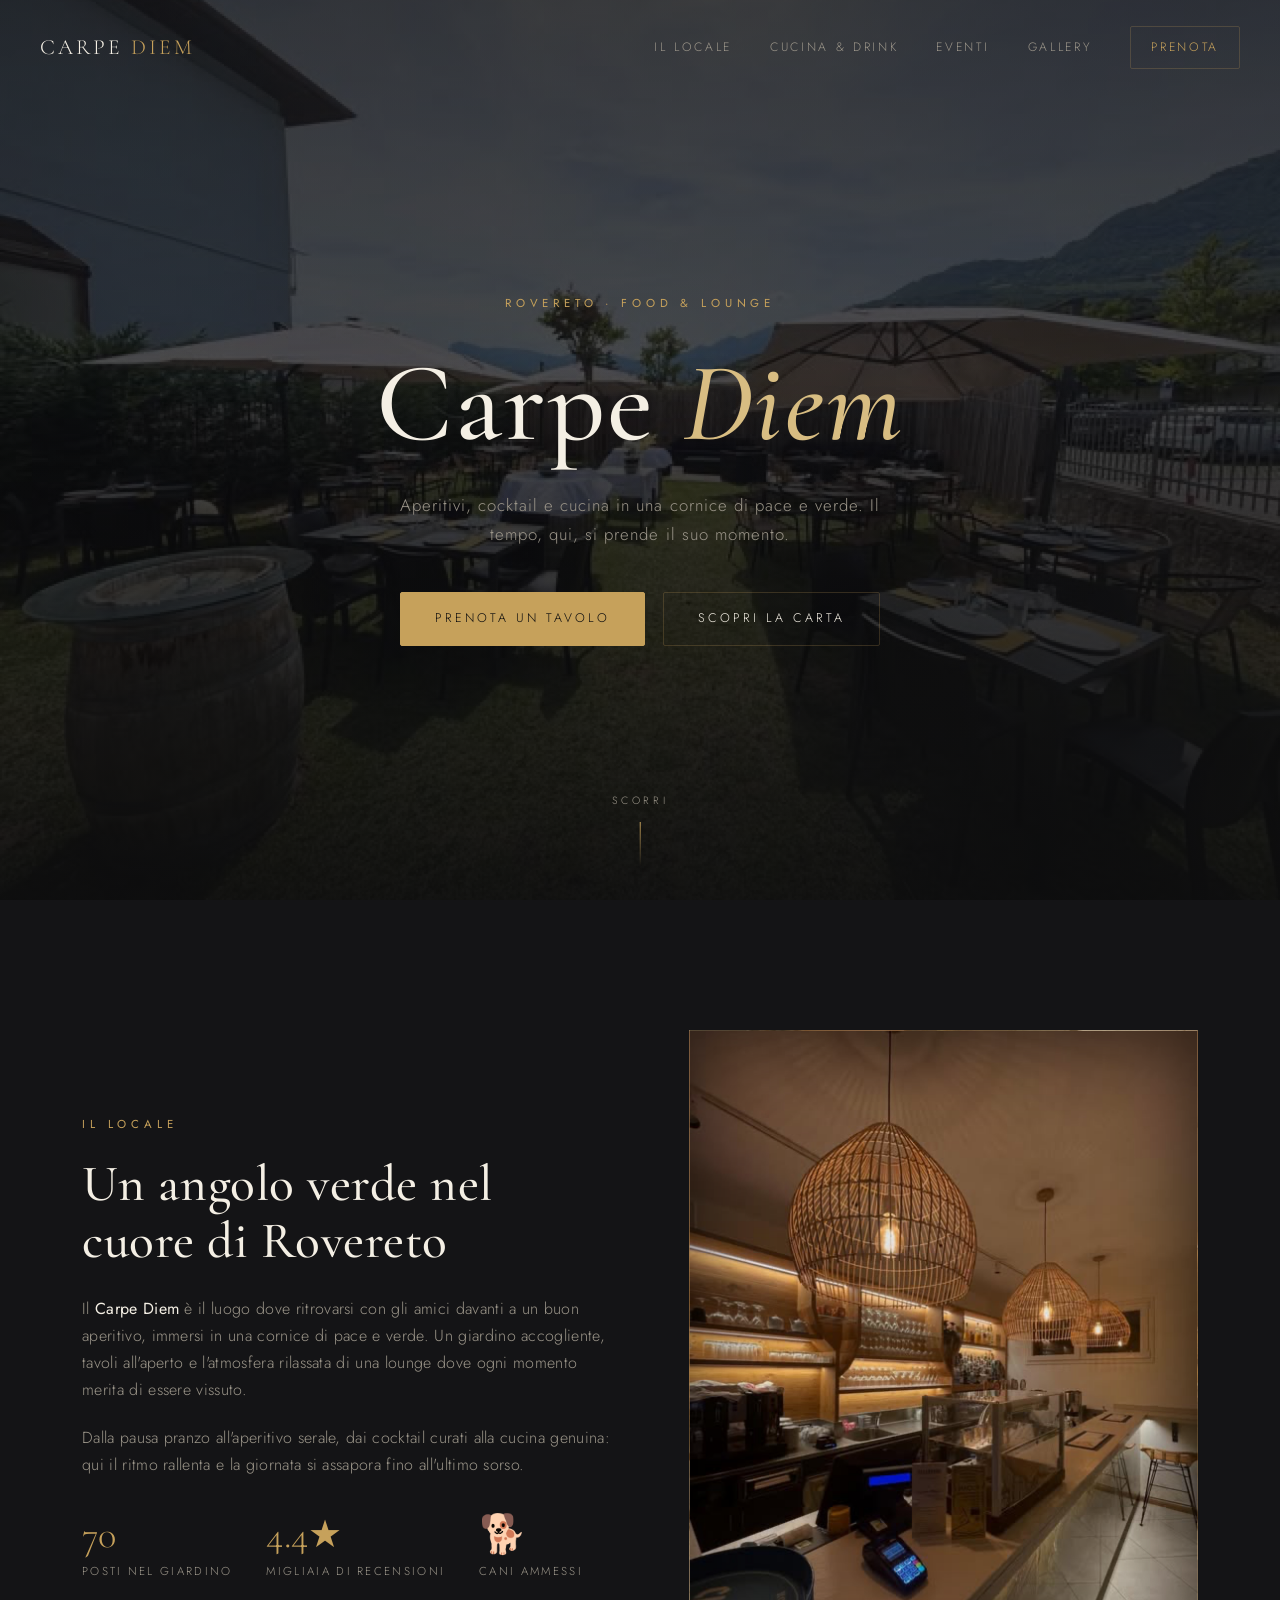
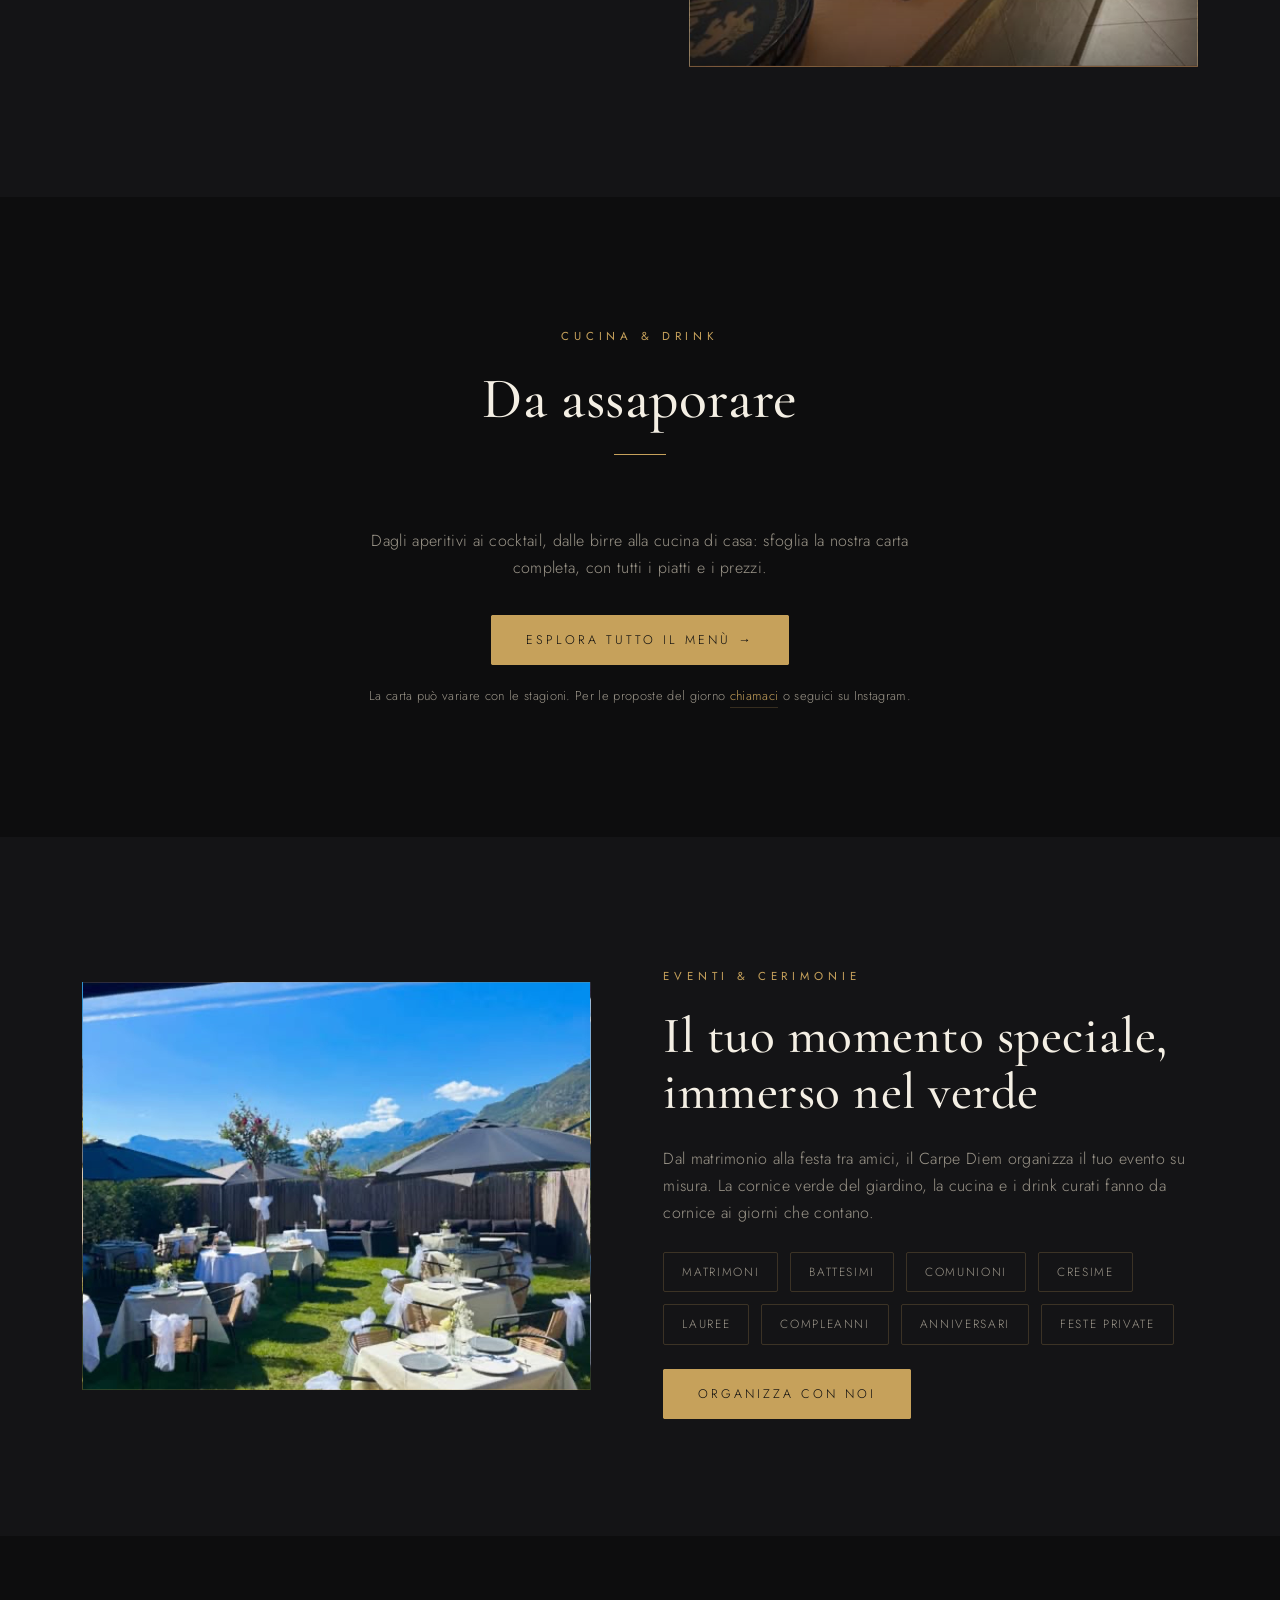
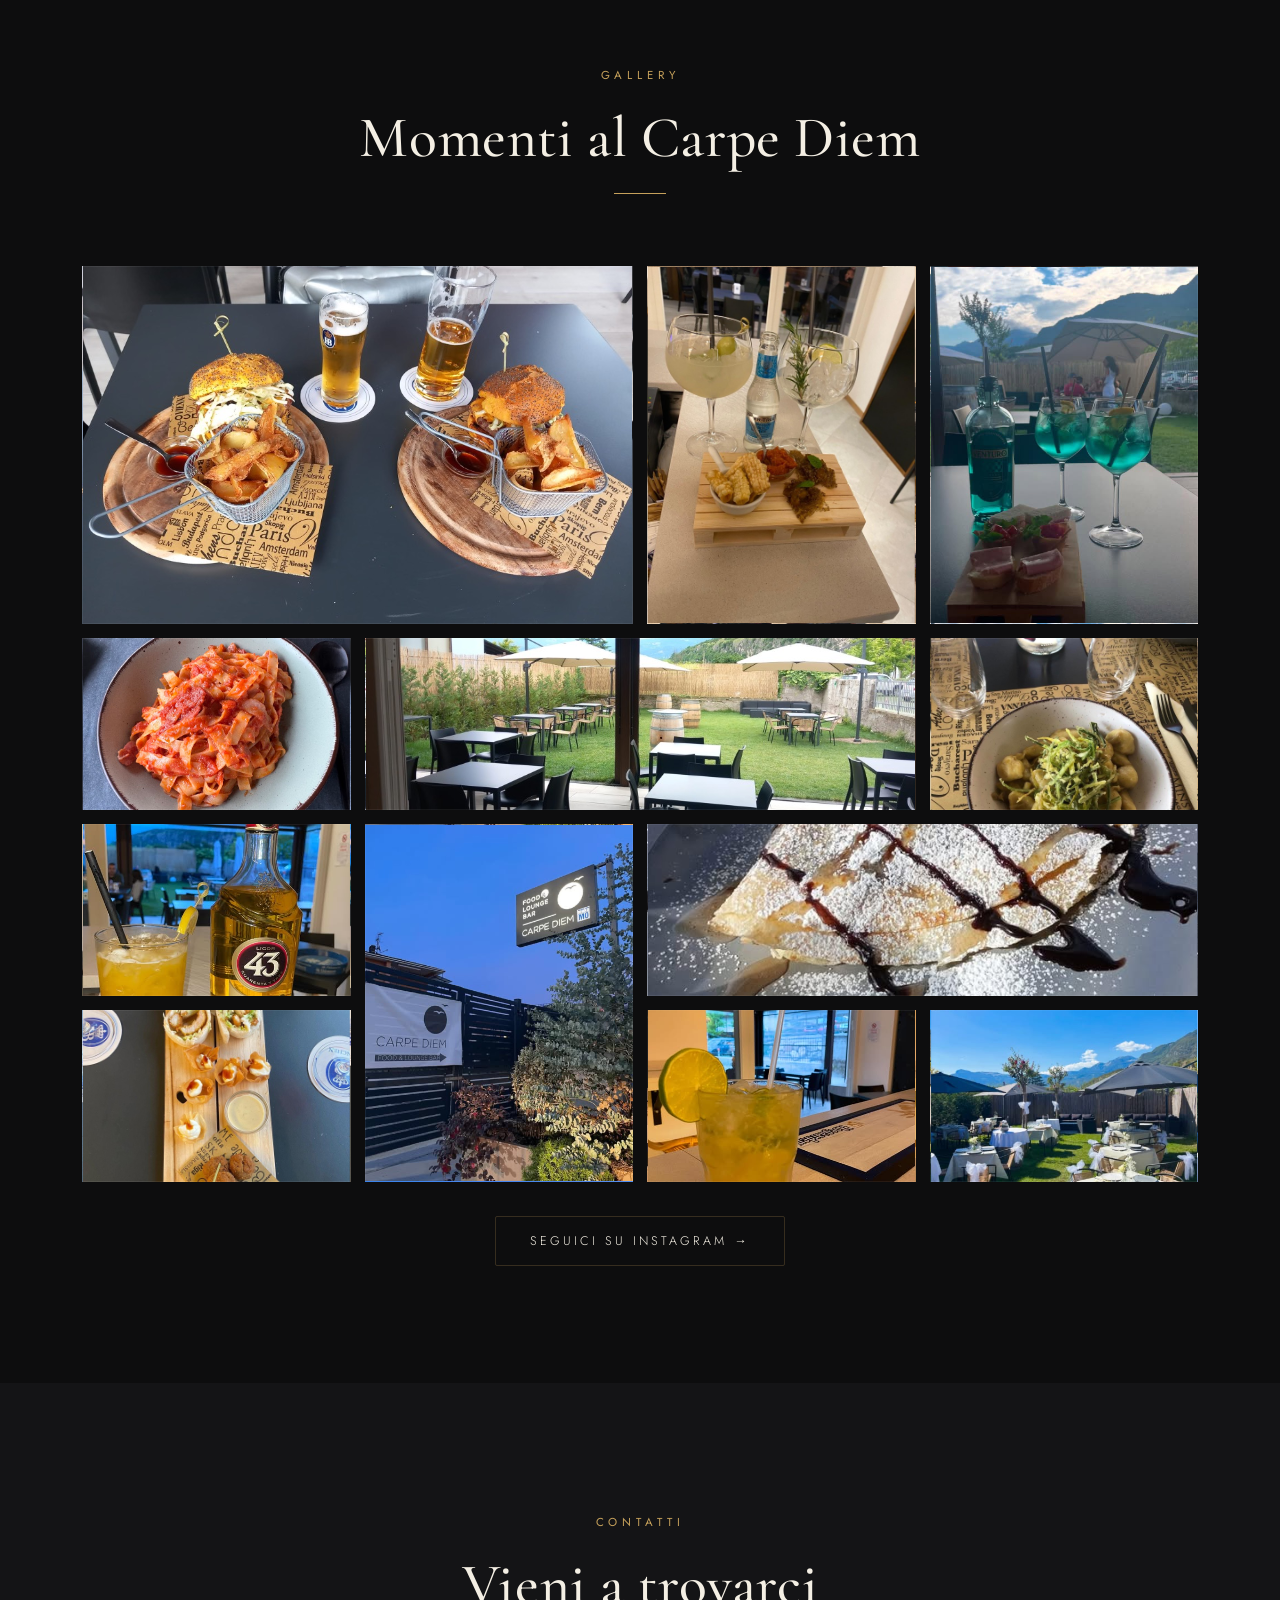
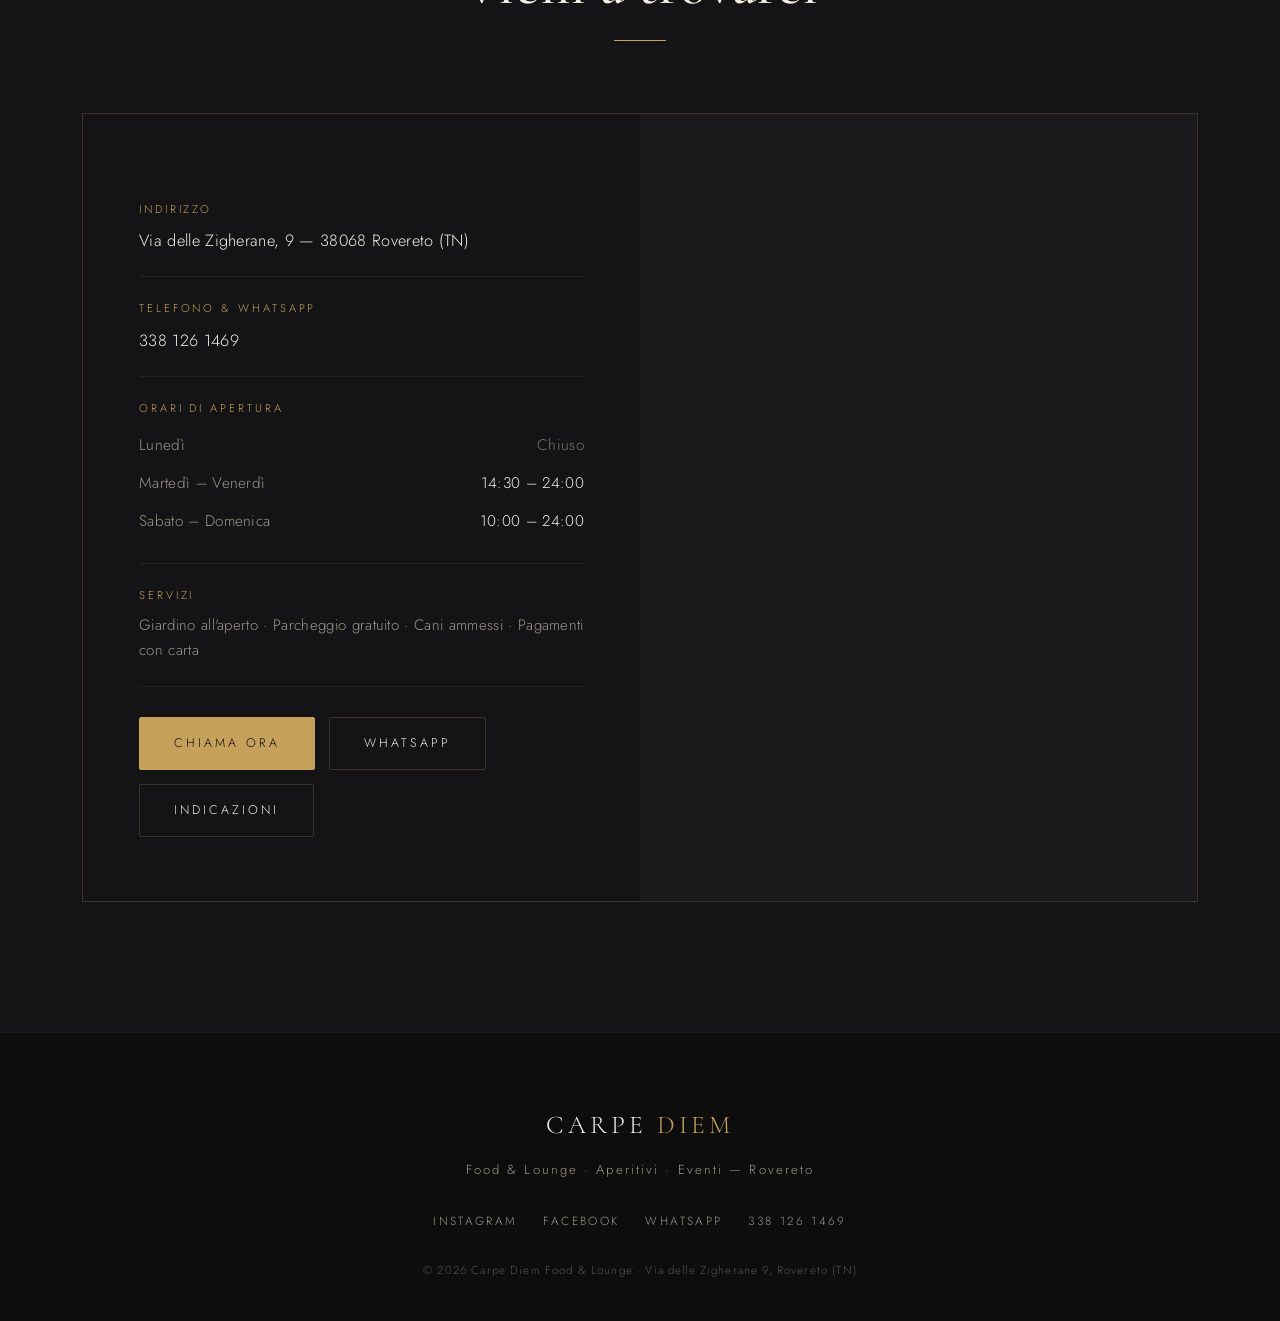
==== index.html @ 4c1ddaa9 "Sito vetrina Carpe Diem Food & Lounge Home elegante (hero, il locale, menù, eventi, gallery, contatt" ====
<!DOCTYPE html>
<html lang="it">
<head>
<meta charset="UTF-8" />
<meta name="viewport" content="width=device-width, initial-scale=1.0" />
<title>Carpe Diem — Food & Lounge · Rovereto</title>
<meta name="description" content="Carpe Diem Food & Lounge a Rovereto. Aperitivi, cocktail, cucina ed eventi in una cornice di pace e verde. Via delle Zigherane 9, Rovereto (TN)." />

<link rel="preconnect" href="https://fonts.googleapis.com" />
<link rel="preconnect" href="https://fonts.gstatic.com" crossorigin />
<link href="https://fonts.googleapis.com/css2?family=Cormorant+Garamond:ital,wght@0,400;0,500;0,600;1,400&family=Jost:wght@300;400;500&display=swap" rel="stylesheet" />

<style>
  :root{
    --bg:#0d0d0e;
    --bg-2:#141416;
    --panel:#1a1a1d;
    --cream:#f4efe4;
    --muted:#9c968a;
    --gold:#c6a15b;
    --gold-soft:#d8bd82;
    --line:rgba(198,161,91,.22);
    --serif:'Cormorant Garamond', Georgia, 'Times New Roman', serif;
    --sans:'Jost', -apple-system, BlinkMacSystemFont, 'Segoe UI', sans-serif;
  }

  *{margin:0;padding:0;box-sizing:border-box;}
  html{scroll-behavior:smooth;}
  body{
    background:var(--bg);
    color:var(--cream);
    font-family:var(--sans);
    font-weight:300;
    line-height:1.7;
    letter-spacing:.02em;
    overflow-x:hidden;
    -webkit-font-smoothing:antialiased;
  }
  img{max-width:100%;display:block;}
  a{color:inherit;text-decoration:none;}

  .wrap{max-width:1180px;margin:0 auto;padding:0 32px;}

  h1,h2,h3{font-family:var(--serif);font-weight:500;line-height:1.1;letter-spacing:.01em;}
  .eyebrow{
    font-family:var(--sans);
    font-size:.72rem;
    letter-spacing:.42em;
    text-transform:uppercase;
    color:var(--gold);
    font-weight:400;
    margin-bottom:22px;
  }

  /* ---------- NAV ---------- */
  nav{
    position:fixed;top:0;left:0;right:0;z-index:100;
    display:flex;align-items:center;justify-content:space-between;
    padding:26px 40px;
    transition:padding .4s ease, background .4s ease, border-color .4s ease;
    border-bottom:1px solid transparent;
  }
  nav.scrolled{
    padding:16px 40px;
    background:rgba(13,13,14,.86);
    backdrop-filter:blur(14px);
    border-bottom:1px solid rgba(255,255,255,.06);
  }
  .brand{font-family:var(--serif);font-size:1.35rem;letter-spacing:.14em;text-transform:uppercase;color:var(--cream);}
  .brand span{color:var(--gold);}
  .nav-links{display:flex;gap:38px;align-items:center;}
  .nav-links a{
    font-size:.76rem;letter-spacing:.22em;text-transform:uppercase;color:var(--muted);
    transition:color .3s ease;position:relative;
  }
  .nav-links a:hover{color:var(--cream);}
  .nav-links a.cta{
    color:var(--gold);border:1px solid var(--line);padding:10px 20px;border-radius:2px;
    transition:all .3s ease;
  }
  .nav-links a.cta:hover{background:var(--gold);color:var(--bg);border-color:var(--gold);}
  .menu-toggle{display:none;flex-direction:column;gap:5px;cursor:pointer;background:none;border:none;padding:6px;}
  .menu-toggle span{width:24px;height:1.5px;background:var(--cream);transition:.3s;}

  /* ---------- HERO ---------- */
  .hero{
    position:relative;min-height:100vh;display:flex;align-items:center;justify-content:center;
    text-align:center;padding:120px 24px 80px;overflow:hidden;
  }
  .hero-bg{
    position:absolute;inset:0;z-index:0;
    background:
      radial-gradient(120% 90% at 50% 0%, rgba(198,161,91,.10), transparent 55%),
      linear-gradient(180deg, #101012 0%, #0b0b0c 60%, #0d0d0e 100%);
  }
  /* Drop your photo at images/hero.jpg and it appears here automatically */
  .hero-photo{
    position:absolute;inset:0;z-index:0;
    background-image:url('images/hero.jpg');
    background-size:cover;background-position:center;
    opacity:.42;filter:saturate(1.05);
  }
  .hero-veil{position:absolute;inset:0;z-index:1;background:linear-gradient(180deg,rgba(13,13,14,.55),rgba(13,13,14,.35) 40%,rgba(13,13,14,.9));}
  .hero-inner{position:relative;z-index:2;max-width:820px;}
  .hero .eyebrow{margin-bottom:28px;}
  .hero h1{
    font-size:clamp(3.4rem,10vw,7rem);
    font-weight:500;letter-spacing:.02em;
    color:var(--cream);
  }
  .hero h1 em{font-style:italic;color:var(--gold-soft);}
  .hero-sub{
    margin:26px auto 0;max-width:520px;color:var(--muted);
    font-size:1.05rem;font-weight:300;letter-spacing:.06em;
  }
  .hero-actions{margin-top:44px;display:flex;gap:18px;justify-content:center;flex-wrap:wrap;}
  .btn{
    font-family:var(--sans);font-size:.78rem;letter-spacing:.24em;text-transform:uppercase;
    padding:15px 34px;border-radius:2px;transition:all .35s ease;cursor:pointer;
  }
  .btn-gold{background:var(--gold);color:var(--bg);border:1px solid var(--gold);}
  .btn-gold:hover{background:transparent;color:var(--gold);}
  .btn-ghost{border:1px solid var(--line);color:var(--cream);}
  .btn-ghost:hover{border-color:var(--gold);color:var(--gold);}

  .scroll-hint{
    position:absolute;bottom:34px;left:50%;transform:translateX(-50%);z-index:2;
    font-size:.66rem;letter-spacing:.34em;text-transform:uppercase;color:var(--muted);
    display:flex;flex-direction:column;align-items:center;gap:12px;
  }
  .scroll-hint .line{width:1px;height:44px;background:linear-gradient(var(--gold),transparent);animation:pulse 2.4s ease-in-out infinite;}
  @keyframes pulse{0%,100%{opacity:.3;transform:scaleY(.7);}50%{opacity:1;transform:scaleY(1);}}

  /* ---------- SECTION SHELL ---------- */
  section{padding:130px 0;position:relative;}
  .section-head{text-align:center;max-width:620px;margin:0 auto 72px;}
  .section-head h2{font-size:clamp(2.4rem,5vw,3.6rem);color:var(--cream);}
  .section-head p{margin-top:20px;color:var(--muted);font-weight:300;}
  .divider{width:52px;height:1px;background:var(--gold);margin:22px auto 0;}

  /* ---------- ABOUT ---------- */
  .about{background:var(--bg-2);}
  .about-grid{display:grid;grid-template-columns:1.05fr 1fr;gap:72px;align-items:center;}
  .about-copy .eyebrow{text-align:left;}
  .about-copy h2{font-size:clamp(2.2rem,4.4vw,3.2rem);margin-bottom:26px;color:var(--cream);}
  .about-copy p{color:var(--muted);margin-bottom:20px;}
  .about-copy p strong{color:var(--cream);font-weight:400;}
  .about-features{display:flex;gap:34px;margin-top:38px;flex-wrap:wrap;}
  .about-features div .n{font-family:var(--serif);font-size:2.4rem;color:var(--gold);line-height:1;}
  .about-features div .l{font-size:.72rem;letter-spacing:.2em;text-transform:uppercase;color:var(--muted);margin-top:8px;}
  .about-photo{
    position:relative;aspect-ratio:4/5;border:1px solid var(--line);
    background-image:linear-gradient(135deg,#1c1c1f,#111 70%);
    background-size:cover;background-position:center;overflow:hidden;
  }
  .about-photo::after{content:'';position:absolute;inset:0;box-shadow:inset 0 0 90px rgba(0,0,0,.6);}
  .about-photo .ph-label{position:absolute;inset:0;display:flex;align-items:center;justify-content:center;color:var(--muted);font-size:.72rem;letter-spacing:.24em;text-transform:uppercase;z-index:1;text-align:center;padding:20px;}

  /* ---------- OFFER / MENU ---------- */
  .offer-grid{display:grid;grid-template-columns:repeat(3,1fr);gap:2px;background:var(--line);border:1px solid var(--line);}
  .offer-card{
    background:var(--bg);padding:52px 40px;transition:background .4s ease;
  }
  .offer-card:hover{background:var(--panel);}
  .offer-card .num{font-family:var(--serif);font-style:italic;font-size:1rem;color:var(--gold);}
  .offer-card h3{font-size:1.7rem;margin:16px 0 16px;color:var(--cream);}
  .offer-card p{color:var(--muted);font-size:.95rem;}
  .offer-card ul{list-style:none;margin-top:22px;}
  .offer-card ul li{
    color:var(--muted);font-size:.9rem;padding:9px 0;border-bottom:1px solid rgba(255,255,255,.05);
    display:flex;justify-content:space-between;gap:12px;
  }
  .offer-card ul li:last-child{border-bottom:none;}
  .offer-card ul li span{color:var(--gold-soft);font-family:var(--serif);}

  .menu-note{text-align:center;margin-top:44px;color:var(--muted);font-size:.9rem;}
  .menu-note a{color:var(--gold);border-bottom:1px solid var(--line);padding-bottom:2px;}

  /* ---------- MENU BOXES ---------- */
  .menu-boxes{display:grid;grid-template-columns:repeat(3,1fr);gap:16px;align-items:start;
    grid-auto-flow:row dense;max-width:1120px;margin:0 auto;}
  .menu-box{border:1px solid var(--line);background:var(--bg);transition:background .35s ease,border-color .35s ease;}
  .menu-box:hover{border-color:rgba(198,161,91,.45);}
  .menu-box.open{grid-column:1 / -1;background:var(--bg-2);border-color:rgba(198,161,91,.4);}
  .box-head{position:relative;width:100%;background:none;border:none;cursor:pointer;text-align:left;color:var(--cream);
    padding:30px 30px;display:grid;grid-template-columns:auto 1fr auto;gap:0 20px;transition:color .3s ease;}
  .box-head:hover{color:var(--gold-soft);}
  .box-num{grid-column:1;grid-row:1 / span 2;align-self:center;font-family:var(--serif);font-style:italic;
    font-size:1.5rem;color:var(--gold);}
  .box-title{grid-column:2;grid-row:1;font-family:var(--serif);font-size:1.6rem;line-height:1.1;}
  .box-teaser{grid-column:2;grid-row:2;color:var(--muted);font-size:.88rem;margin-top:7px;}
  .box-plus{grid-column:3;grid-row:1 / span 2;align-self:center;position:relative;width:16px;height:16px;}
  .box-plus::before,.box-plus::after{content:'';position:absolute;background:var(--gold);
    transition:transform .35s ease,opacity .35s ease;}
  .box-plus::before{top:50%;left:0;width:100%;height:1.5px;transform:translateY(-50%);}
  .box-plus::after{left:50%;top:0;height:100%;width:1.5px;transform:translateX(-50%);}
  .menu-box.open .box-plus::after{opacity:0;transform:translateX(-50%) rotate(90deg);}
  .box-body{overflow:hidden;max-height:0;transition:max-height .55s ease;}
  .box-inner{max-width:820px;margin:0 auto;padding:2px 30px 34px;}
  .menu-sub{font-size:.7rem;letter-spacing:.26em;text-transform:uppercase;color:var(--gold);margin:26px 0 6px;}
  .menu-sub:first-child{margin-top:8px;}
  .menu-row{display:flex;align-items:baseline;gap:14px;padding:11px 0;border-bottom:1px solid rgba(255,255,255,.055);}
  .menu-row:last-child{border-bottom:none;}
  .menu-row .nm{color:var(--cream);font-weight:300;}
  .menu-row .nm .alg{color:var(--muted);font-size:.66rem;vertical-align:super;margin-left:3px;letter-spacing:.05em;}
  .menu-row .nm small{display:block;color:var(--muted);font-size:.82rem;margin-top:4px;font-weight:300;}
  .menu-row .dots{flex:1;border-bottom:1px dotted rgba(255,255,255,.16);transform:translateY(-5px);min-width:22px;}
  .menu-row .pr{color:var(--gold-soft);font-family:var(--serif);font-size:1.1rem;white-space:nowrap;}
  .menu-legend{max-width:840px;margin:34px auto 0;color:var(--muted);font-size:.8rem;text-align:center;line-height:1.6;}
  .menu-legend a{color:var(--gold);border-bottom:1px solid var(--line);padding-bottom:2px;}

  /* ---------- EVENTS ---------- */
  .events{background:var(--bg-2);}
  .events-grid{display:grid;grid-template-columns:1fr 1.05fr;gap:72px;align-items:center;}
  .events-photo{
    aspect-ratio:5/4;border:1px solid var(--line);position:relative;overflow:hidden;
    background-image:linear-gradient(135deg,#1b1b1e,#101012 70%);background-size:cover;background-position:center;
  }
  .events-photo .ph-label{position:absolute;inset:0;display:flex;align-items:center;justify-content:center;color:var(--muted);font-size:.72rem;letter-spacing:.24em;text-transform:uppercase;text-align:center;padding:20px;}
  .events-copy h2{font-size:clamp(2.2rem,4.4vw,3.2rem);margin-bottom:24px;}
  .events-copy p{color:var(--muted);margin-bottom:26px;}
  .events-tags{display:flex;flex-wrap:wrap;gap:12px;margin-bottom:34px;}
  .events-tags span{
    border:1px solid var(--line);padding:9px 18px;border-radius:2px;font-size:.74rem;
    letter-spacing:.14em;text-transform:uppercase;color:var(--muted);
  }

  /* ---------- GALLERY ---------- */
  .gallery-grid{display:grid;grid-template-columns:repeat(4,1fr);grid-auto-rows:172px;grid-auto-flow:dense;gap:14px;}
  .gallery-grid .g{
    position:relative;overflow:hidden;border:1px solid rgba(255,255,255,.06);
    background-color:#141416;background-size:cover;background-position:center;
    cursor:pointer;transition:transform .5s ease, box-shadow .5s ease;
  }
  .gallery-grid .g.tall{grid-row:span 2;}
  .gallery-grid .g.wide{grid-column:span 2;}
  .gallery-grid .g.big{grid-column:span 2;grid-row:span 2;}
  .gallery-grid .g:hover{transform:scale(1.04);box-shadow:0 14px 44px rgba(0,0,0,.5);z-index:2;}
  .ig-follow{text-align:center;margin-top:44px;}

  /* Lightbox */
  .lightbox{position:fixed;inset:0;z-index:300;background:rgba(8,8,9,.93);backdrop-filter:blur(6px);
    display:none;align-items:center;justify-content:center;padding:40px;cursor:zoom-out;}
  .lightbox.open{display:flex;animation:lbfade .3s ease;}
  @keyframes lbfade{from{opacity:0;}to{opacity:1;}}
  .lightbox img{max-width:92vw;max-height:88vh;border:1px solid rgba(255,255,255,.1);box-shadow:0 24px 90px rgba(0,0,0,.6);}
  .lightbox-close{position:absolute;top:22px;right:34px;font-size:2.6rem;line-height:1;color:var(--cream);
    cursor:pointer;font-weight:300;transition:color .3s ease;}
  .lightbox-close:hover{color:var(--gold);}

  /* ---------- CONTACT ---------- */
  .contact{background:var(--bg-2);}
  .contact-grid{display:grid;grid-template-columns:1fr 1fr;gap:0;border:1px solid var(--line);}
  .contact-info{padding:64px 56px;}
  .contact-info .row{padding:22px 0;border-bottom:1px solid rgba(255,255,255,.06);}
  .contact-info .row:last-child{border-bottom:none;}
  .contact-info .k{font-size:.7rem;letter-spacing:.26em;text-transform:uppercase;color:var(--gold);margin-bottom:8px;}
  .contact-info .v{color:var(--cream);font-weight:300;font-size:1.02rem;}
  .contact-info .v a:hover{color:var(--gold);}
  .hours-list{list-style:none;}
  .hours-list li{display:flex;justify-content:space-between;padding:6px 0;color:var(--cream);font-size:.96rem;}
  .hours-list li .d{color:var(--muted);}
  .hours-list li.closed .t{color:#7a746a;}
  .contact-map{position:relative;min-height:420px;background:var(--panel);}
  .contact-map iframe{position:absolute;inset:0;width:100%;height:100%;border:0;filter:grayscale(1) contrast(.9) brightness(.85);}
  .contact-actions{display:flex;gap:14px;margin-top:30px;flex-wrap:wrap;}

  /* ---------- FOOTER ---------- */
  footer{padding:70px 0 40px;text-align:center;border-top:1px solid rgba(255,255,255,.06);}
  .footer-brand{font-family:var(--serif);font-size:1.6rem;letter-spacing:.16em;text-transform:uppercase;color:var(--cream);}
  .footer-brand span{color:var(--gold);}
  .footer-tag{color:var(--muted);font-size:.82rem;letter-spacing:.16em;margin-top:12px;}
  .footer-social{display:flex;gap:26px;justify-content:center;margin:30px 0;}
  .footer-social a{font-size:.74rem;letter-spacing:.2em;text-transform:uppercase;color:var(--muted);transition:color .3s;}
  .footer-social a:hover{color:var(--gold);}
  .footer-copy{color:#5a554d;font-size:.72rem;letter-spacing:.1em;margin-top:18px;}

  /* ---------- REVEAL ANIMATION ---------- */
  .reveal{opacity:0;transform:translateY(30px);transition:opacity 1s ease,transform 1s ease;}
  .reveal.in{opacity:1;transform:none;}

  /* ---------- RESPONSIVE ---------- */
  @media (max-width:900px){
    .about-grid,.events-grid,.contact-grid{grid-template-columns:1fr;}
    .offer-grid{grid-template-columns:1fr;}
    .gallery-grid{grid-template-columns:repeat(2,1fr);grid-auto-rows:140px;}
    .menu-boxes{grid-template-columns:repeat(2,1fr);}
    .events-grid .events-photo{order:-1;}
    .contact-map{min-height:340px;}
    .contact-info{padding:48px 34px;}
  }
  @media (max-width:680px){
    .wrap{padding:0 22px;}
    nav{padding:20px 22px;}
    nav.scrolled{padding:14px 22px;}
    .hero{min-height:100svh;padding:130px 22px 110px;}
    .hero-sub{font-size:.98rem;}
    .hero-actions{flex-direction:column;width:100%;max-width:340px;margin-left:auto;margin-right:auto;}
    .hero-actions .btn{width:100%;text-align:center;}
    .scroll-hint{display:none;}
    .about-features{gap:24px;}
    .contact-actions .btn{flex:1;text-align:center;}
    .nav-links{
      position:fixed;top:0;right:0;height:100vh;width:74%;max-width:320px;
      background:var(--bg-2);flex-direction:column;justify-content:center;gap:30px;
      transform:translateX(100%);transition:transform .45s ease;border-left:1px solid var(--line);
    }
    .nav-links.open{transform:none;}
    .menu-toggle{display:flex;z-index:120;}
    section{padding:90px 0;}
    .about-features{gap:24px;}
    .menu-boxes{grid-template-columns:1fr;}
    .box-head{padding:24px 22px;}
    .box-inner{padding:2px 22px 26px;}
    .box-title{font-size:1.45rem;}
  }
</style>
</head>
<body>

<nav id="nav">
  <a href="#top" class="brand">Carpe <span>Diem</span></a>
  <div class="nav-links" id="navLinks">
    <a href="#about">Il Locale</a>
    <a href="#offer">Cucina & Drink</a>
    <a href="#events">Eventi</a>
    <a href="#gallery">Gallery</a>
    <a href="#contact" class="cta">Prenota</a>
  </div>
  <button class="menu-toggle" id="menuToggle" aria-label="Menu"><span></span><span></span><span></span></button>
</nav>

<!-- HERO -->
<header class="hero" id="top">
  <div class="hero-bg"></div>
  <div class="hero-photo"></div>
  <div class="hero-veil"></div>
  <div class="hero-inner">
    <div class="eyebrow">Rovereto · Food &amp; Lounge</div>
    <h1>Carpe <em>Diem</em></h1>
    <p class="hero-sub">Aperitivi, cocktail e cucina in una cornice di pace e verde. Il tempo, qui, si prende il suo momento.</p>
    <div class="hero-actions">
      <a href="#contact" class="btn btn-gold">Prenota un tavolo</a>
      <a href="#offer" class="btn btn-ghost">Scopri la carta</a>
    </div>
  </div>
  <div class="scroll-hint"><span>Scorri</span><span class="line"></span></div>
</header>

<!-- ABOUT -->
<section class="about" id="about">
  <div class="wrap about-grid">
    <div class="about-copy reveal">
      <div class="eyebrow">Il Locale</div>
      <h2>Un angolo verde nel cuore di Rovereto</h2>
      <p>Il <strong>Carpe Diem</strong> è il luogo dove ritrovarsi con gli amici davanti a un buon aperitivo, immersi in una cornice di pace e verde. Un giardino accogliente, tavoli all'aperto e l'atmosfera rilassata di una lounge dove ogni momento merita di essere vissuto.</p>
      <p>Dalla pausa pranzo all'aperitivo serale, dai cocktail curati alla cucina genuina: qui il ritmo rallenta e la giornata si assapora fino all'ultimo sorso.</p>
      <div class="about-features">
        <div><div class="n">70</div><div class="l">Posti nel giardino</div></div>
        <div><div class="n">4.4★</div><div class="l">Migliaia di recensioni</div></div>
        <div><div class="n">🐕</div><div class="l">Cani ammessi</div></div>
      </div>
    </div>
    <div class="about-photo reveal" style="background-image:url('images/ambiente.jpg')"></div>
  </div>
</section>

<!-- OFFER -->
<section id="offer">
  <div class="wrap">
    <div class="section-head reveal">
      <div class="eyebrow">Cucina &amp; Drink</div>
      <h2>Da assaporare</h2>
      <div class="divider"></div>
    </div>
    <p class="reveal" style="text-align:center;max-width:580px;margin:0 auto;color:var(--muted);">Dagli aperitivi ai cocktail, dalle birre alla cucina di casa: sfoglia la nostra carta completa, con tutti i piatti e i prezzi.</p>

    <div class="reveal" style="text-align:center;margin-top:44px;">
      <a href="menu.html" class="btn btn-gold">Esplora tutto il menù →</a>
    </div>
    <p class="menu-legend reveal">La carta può variare con le stagioni. Per le proposte del giorno <a href="tel:+393381261469">chiamaci</a> o seguici su Instagram.</p>
  </div>
</section>

<!-- EVENTS -->
<section class="events" id="events">
  <div class="wrap events-grid">
    <div class="events-photo reveal" style="background-image:url('images/eventi.jpg')"></div>
    <div class="events-copy reveal">
      <div class="eyebrow">Eventi &amp; Cerimonie</div>
      <h2>Il tuo momento speciale, immerso nel verde</h2>
      <p>Dal matrimonio alla festa tra amici, il Carpe Diem organizza il tuo evento su misura. La cornice verde del giardino, la cucina e i drink curati fanno da cornice ai giorni che contano.</p>
      <div class="events-tags">
        <span>Matrimoni</span>
        <span>Battesimi</span>
        <span>Comunioni</span>
        <span>Cresime</span>
        <span>Lauree</span>
        <span>Compleanni</span>
        <span>Anniversari</span>
        <span>Feste private</span>
      </div>
      <a href="#contact" class="btn btn-gold">Organizza con noi</a>
    </div>
  </div>
</section>

<!-- GALLERY -->
<section id="gallery">
  <div class="wrap">
    <div class="section-head reveal">
      <div class="eyebrow">Gallery</div>
      <h2>Momenti al Carpe Diem</h2>
      <div class="divider"></div>
    </div>
    <div class="gallery-grid reveal">
      <div class="g big"  style="background-image:url('images/gallery-7.jpg')"></div>
      <div class="g tall" style="background-image:url('images/gallery-5.jpg')"></div>
      <div class="g tall" style="background-image:url('images/gallery-1.jpg')"></div>
      <div class="g"      style="background-image:url('images/gallery-9.jpg')"></div>
      <div class="g wide" style="background-image:url('images/gallery-10.jpg')"></div>
      <div class="g"      style="background-image:url('images/gallery-11.jpg')"></div>
      <div class="g"      style="background-image:url('images/gallery-3.jpg')"></div>
      <div class="g tall" style="background-image:url('images/gallery-6.jpg')"></div>
      <div class="g wide" style="background-image:url('images/gallery-2.jpg')"></div>
      <div class="g"      style="background-image:url('images/gallery-8.jpg')"></div>
      <div class="g"      style="background-image:url('images/gallery-4.jpg')"></div>
      <div class="g"      style="background-image:url('images/eventi.jpg')"></div>
    </div>
    <div class="ig-follow reveal">
      <a href="https://www.instagram.com/carpediemloungebar/" target="_blank" rel="noopener" class="btn btn-ghost">Seguici su Instagram →</a>
    </div>
  </div>
</section>

<!-- CONTACT -->
<section class="contact" id="contact">
  <div class="wrap">
    <div class="section-head reveal">
      <div class="eyebrow">Contatti</div>
      <h2>Vieni a trovarci</h2>
      <div class="divider"></div>
    </div>
    <div class="contact-grid reveal">
      <div class="contact-info">
        <div class="row">
          <div class="k">Indirizzo</div>
          <div class="v"><a href="https://maps.google.com/?q=Via+delle+Zigherane+9,+38068+Rovereto+TN" target="_blank" rel="noopener">Via delle Zigherane, 9 — 38068 Rovereto (TN)</a></div>
        </div>
        <div class="row">
          <div class="k">Telefono &amp; WhatsApp</div>
          <div class="v"><a href="tel:+393381261469">338 126 1469</a></div>
        </div>
        <div class="row">
          <div class="k">Orari di apertura</div>
          <div class="v">
            <ul class="hours-list">
              <li class="closed"><span class="d">Lunedì</span><span class="t">Chiuso</span></li>
              <li><span class="d">Martedì – Venerdì</span><span class="t">14:30 – 24:00</span></li>
              <li><span class="d">Sabato – Domenica</span><span class="t">10:00 – 24:00</span></li>
            </ul>
          </div>
        </div>
        <div class="row">
          <div class="k">Servizi</div>
          <div class="v" style="color:var(--muted);font-size:.94rem;">Giardino all'aperto · Parcheggio gratuito · Cani ammessi · Pagamenti con carta</div>
        </div>
        <div class="contact-actions">
          <a href="tel:+393381261469" class="btn btn-gold">Chiama ora</a>
          <a href="https://wa.me/393381261469" target="_blank" rel="noopener" class="btn btn-ghost">WhatsApp</a>
          <a href="https://maps.google.com/?q=Via+delle+Zigherane+9,+38068+Rovereto+TN" target="_blank" rel="noopener" class="btn btn-ghost">Indicazioni</a>
        </div>
      </div>
      <div class="contact-map">
        <iframe
          title="Mappa Carpe Diem Rovereto"
          loading="lazy"
          referrerpolicy="no-referrer-when-downgrade"
          src="https://www.google.com/maps?q=Via%20delle%20Zigherane%209,%2038068%20Rovereto%20TN&output=embed"></iframe>
      </div>
    </div>
  </div>
</section>

<!-- LIGHTBOX -->
<div class="lightbox" id="lightbox">
  <span class="lightbox-close" id="lbClose" aria-label="Chiudi">&times;</span>
  <img id="lbImg" src="" alt="Carpe Diem" />
</div>

<!-- FOOTER -->
<footer>
  <div class="wrap">
    <div class="footer-brand">Carpe <span>Diem</span></div>
    <div class="footer-tag">Food &amp; Lounge · Aperitivi · Eventi — Rovereto</div>
    <div class="footer-social">
      <a href="https://www.instagram.com/carpediemloungebar/" target="_blank" rel="noopener">Instagram</a>
      <a href="https://www.facebook.com/p/Carpe-Diem-61559220354003/" target="_blank" rel="noopener">Facebook</a>
      <a href="https://wa.me/393381261469" target="_blank" rel="noopener">WhatsApp</a>
      <a href="tel:+393381261469">338 126 1469</a>
    </div>
    <div class="footer-copy">© <span id="year"></span> Carpe Diem Food &amp; Lounge · Via delle Zigherane 9, Rovereto (TN)</div>
  </div>
</footer>

<script>
  // Nav background on scroll
  const nav = document.getElementById('nav');
  window.addEventListener('scroll', () => {
    nav.classList.toggle('scrolled', window.scrollY > 40);
  });

  // Mobile menu
  const toggle = document.getElementById('menuToggle');
  const links = document.getElementById('navLinks');
  toggle.addEventListener('click', () => links.classList.toggle('open'));
  links.querySelectorAll('a').forEach(a => a.addEventListener('click', () => links.classList.remove('open')));

  // Reveal on scroll
  const io = new IntersectionObserver((entries) => {
    entries.forEach(e => { if (e.isIntersecting){ e.target.classList.add('in'); io.unobserve(e.target); } });
  }, { threshold:.15 });
  document.querySelectorAll('.reveal').forEach(el => io.observe(el));

  // Menu boxes — click a box to expand/collapse
  document.querySelectorAll('.box-head').forEach(btn => {
    btn.addEventListener('click', () => {
      const box = btn.closest('.menu-box');
      const body = box.querySelector('.box-body');
      const open = box.classList.toggle('open');
      btn.setAttribute('aria-expanded', open ? 'true' : 'false');
      // let the grid reflow (open box spans full width) before measuring
      body.style.maxHeight = open ? body.scrollHeight + 'px' : 0;
    });
  });
  // Recompute open box heights on resize (grid width changes)
  window.addEventListener('resize', () => {
    document.querySelectorAll('.menu-box.open .box-body').forEach(body => {
      body.style.maxHeight = body.scrollHeight + 'px';
    });
  });

  // Lightbox — click a gallery tile to enlarge
  const lb = document.getElementById('lightbox');
  const lbImg = document.getElementById('lbImg');
  document.querySelectorAll('.gallery-grid .g').forEach(g => {
    g.addEventListener('click', () => {
      const m = g.style.backgroundImage.match(/url\(["']?(.*?)["']?\)/);
      if (m && m[1]) { lbImg.src = m[1]; lb.classList.add('open'); }
    });
  });
  function closeLb(){ lb.classList.remove('open'); lbImg.src = ''; }
  lb.addEventListener('click', closeLb);
  document.getElementById('lbClose').addEventListener('click', closeLb);
  document.addEventListener('keydown', e => { if (e.key === 'Escape') closeLb(); });

  // Year
  document.getElementById('year').textContent = new Date().getFullYear();
</script>
</body>
</html>
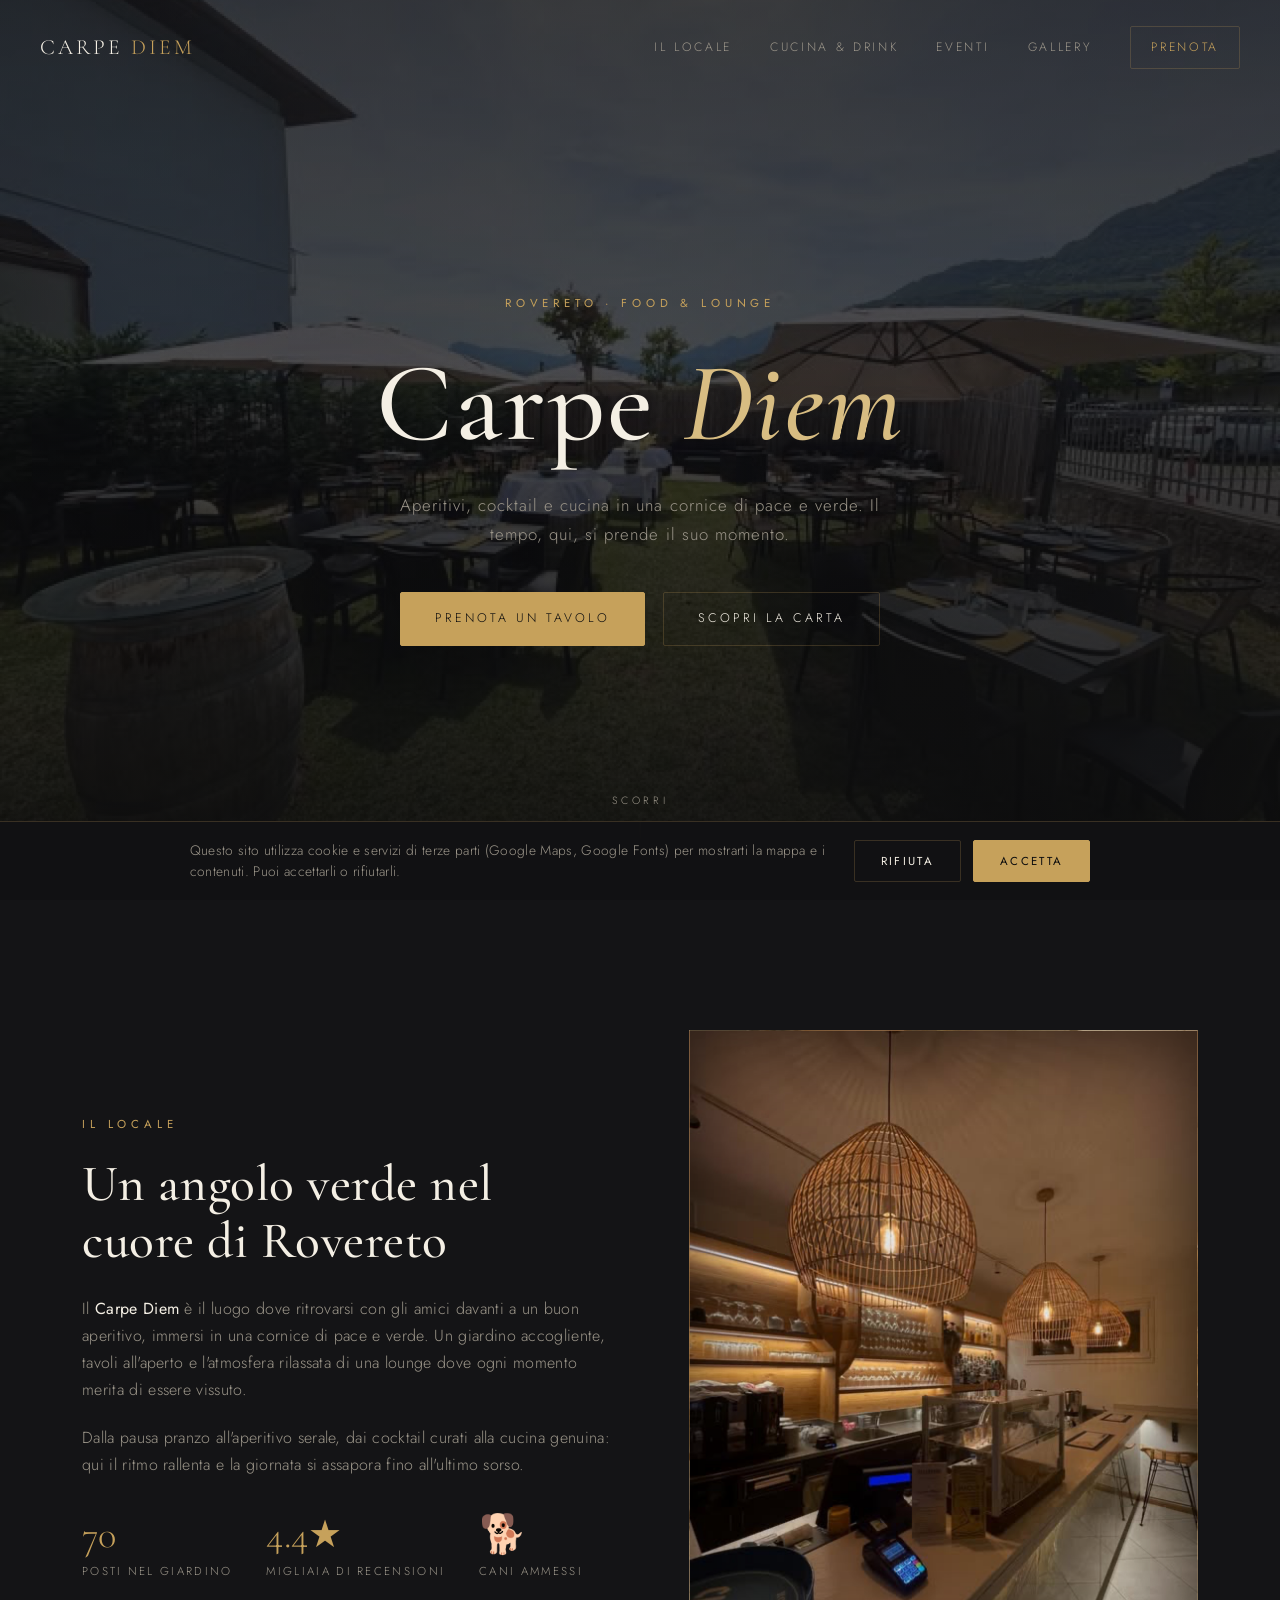
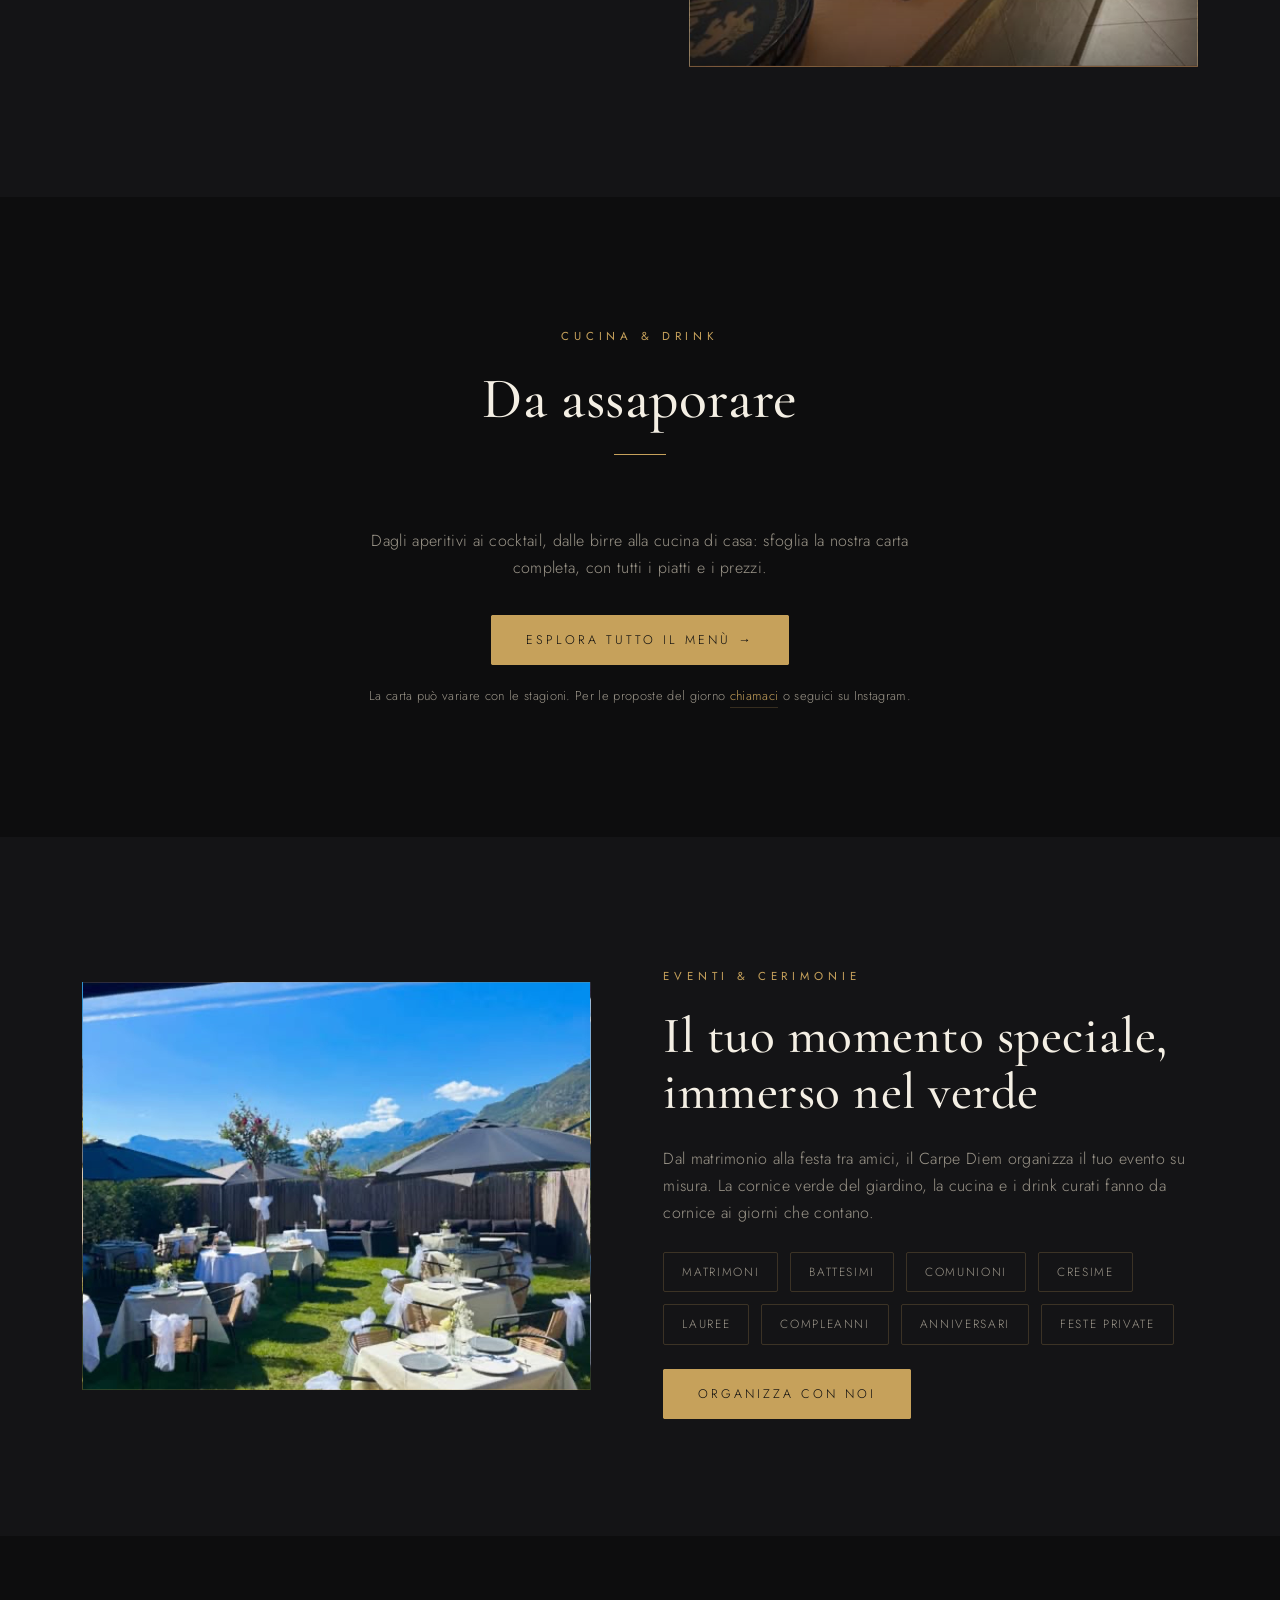
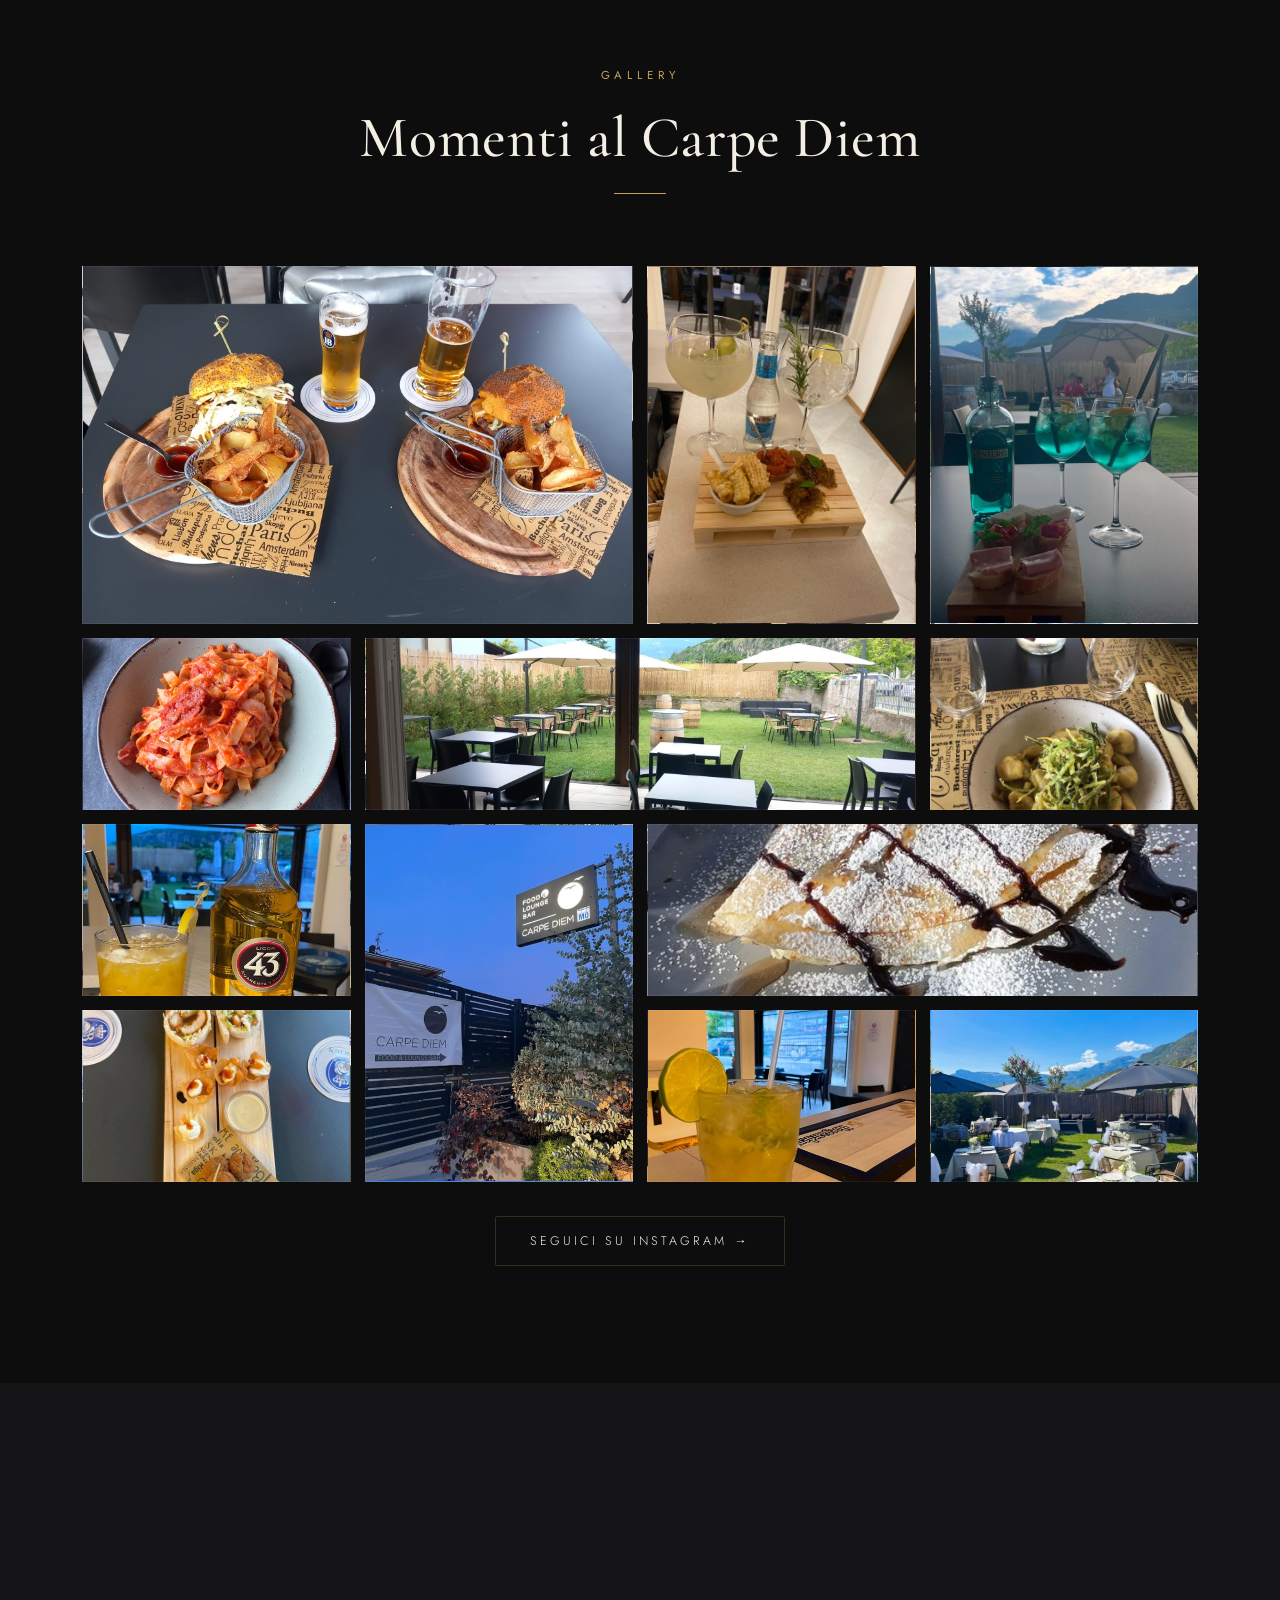
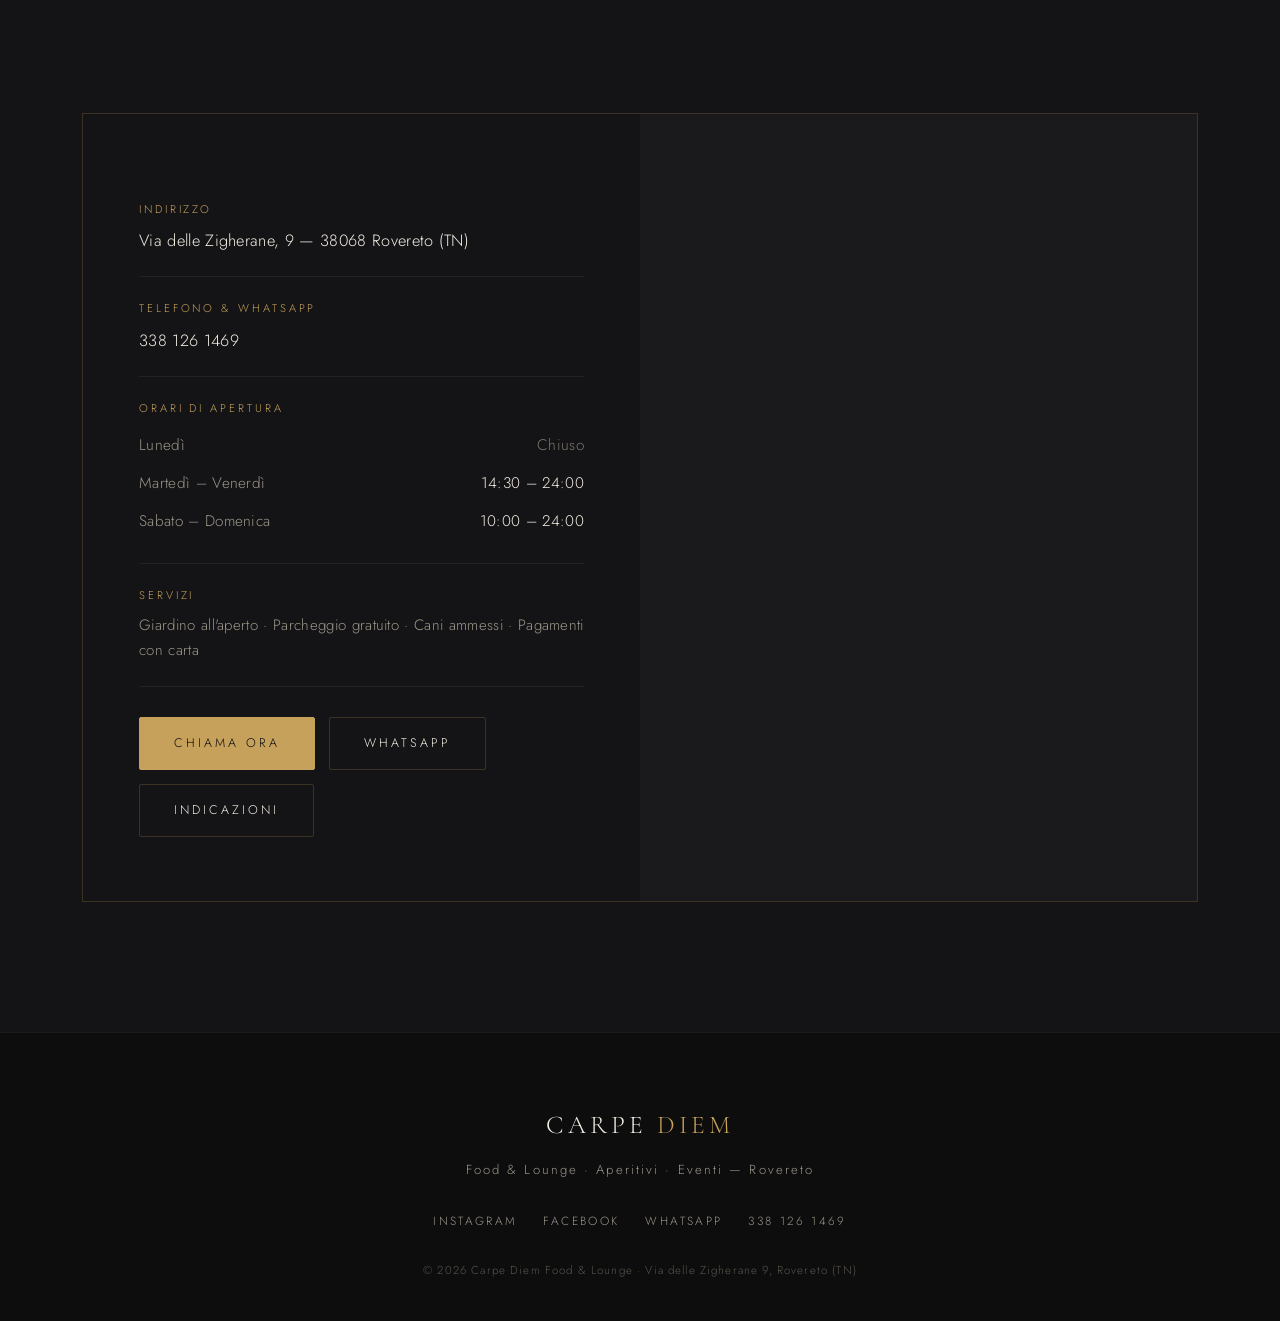
==== commit 722643ce: "Aggiunge banner cookie di consenso (Accetta/Rifiuta) Banner cookie elegante su home e pagina menù, c" ====
--- a/index.html
+++ b/index.html
@@ -263,6 +263,27 @@
   .hours-list li.closed .t{color:#7a746a;}
   .contact-map{position:relative;min-height:420px;background:var(--panel);}
   .contact-map iframe{position:absolute;inset:0;width:100%;height:100%;border:0;filter:grayscale(1) contrast(.9) brightness(.85);}
+
+  /* ---------- COOKIE BANNER ---------- */
+  .cookie-banner{position:fixed;left:0;right:0;bottom:0;z-index:400;display:none;
+    align-items:center;justify-content:center;gap:24px;flex-wrap:wrap;
+    padding:18px 30px;background:rgba(18,18,20,.97);backdrop-filter:blur(12px);
+    border-top:1px solid var(--line);}
+  .cookie-banner.show{display:flex;}
+  .cookie-banner p{color:var(--muted);font-size:.86rem;line-height:1.5;max-width:640px;margin:0;}
+  .cookie-banner p a{color:var(--gold);border-bottom:1px solid var(--line);}
+  .cookie-actions{display:flex;gap:12px;flex-shrink:0;}
+  .cookie-actions button{font-family:var(--sans);font-size:.72rem;letter-spacing:.2em;text-transform:uppercase;
+    padding:12px 26px;border-radius:2px;cursor:pointer;transition:all .3s ease;}
+  .ck-accept{background:var(--gold);color:var(--bg);border:1px solid var(--gold);}
+  .ck-accept:hover{background:transparent;color:var(--gold);}
+  .ck-reject{background:transparent;color:var(--cream);border:1px solid var(--line);}
+  .ck-reject:hover{border-color:var(--gold);color:var(--gold);}
+  @media (max-width:680px){
+    .cookie-banner{padding:16px 20px;gap:14px;}
+    .cookie-actions{width:100%;}
+    .cookie-actions button{flex:1;}
+  }
   .contact-actions{display:flex;gap:14px;margin-top:30px;flex-wrap:wrap;}
 
   /* ---------- FOOTER ---------- */
@@ -488,6 +509,15 @@
   <img id="lbImg" src="" alt="Carpe Diem" />
 </div>
 
+<!-- COOKIE BANNER -->
+<div class="cookie-banner" id="cookieBanner" role="dialog" aria-label="Consenso cookie">
+  <p>Questo sito utilizza cookie e servizi di terze parti (Google Maps, Google Fonts) per mostrarti la mappa e i contenuti. Puoi accettarli o rifiutarli.</p>
+  <div class="cookie-actions">
+    <button class="ck-reject" id="cookieReject">Rifiuta</button>
+    <button class="ck-accept" id="cookieAccept">Accetta</button>
+  </div>
+</div>
+
 <!-- FOOTER -->
 <footer>
   <div class="wrap">
@@ -556,6 +586,19 @@
 
   // Year
   document.getElementById('year').textContent = new Date().getFullYear();
+
+  // Cookie banner
+  (function(){
+    const KEY = 'cd_cookie_consent';
+    const banner = document.getElementById('cookieBanner');
+    if (!banner) return;
+    let choice = null;
+    try { choice = localStorage.getItem(KEY); } catch(e) {}
+    if (!choice) banner.classList.add('show');
+    function set(v){ try { localStorage.setItem(KEY, v); } catch(e) {} banner.classList.remove('show'); }
+    document.getElementById('cookieAccept').addEventListener('click', () => set('accept'));
+    document.getElementById('cookieReject').addEventListener('click', () => set('reject'));
+  })();
 </script>
 </body>
 </html>
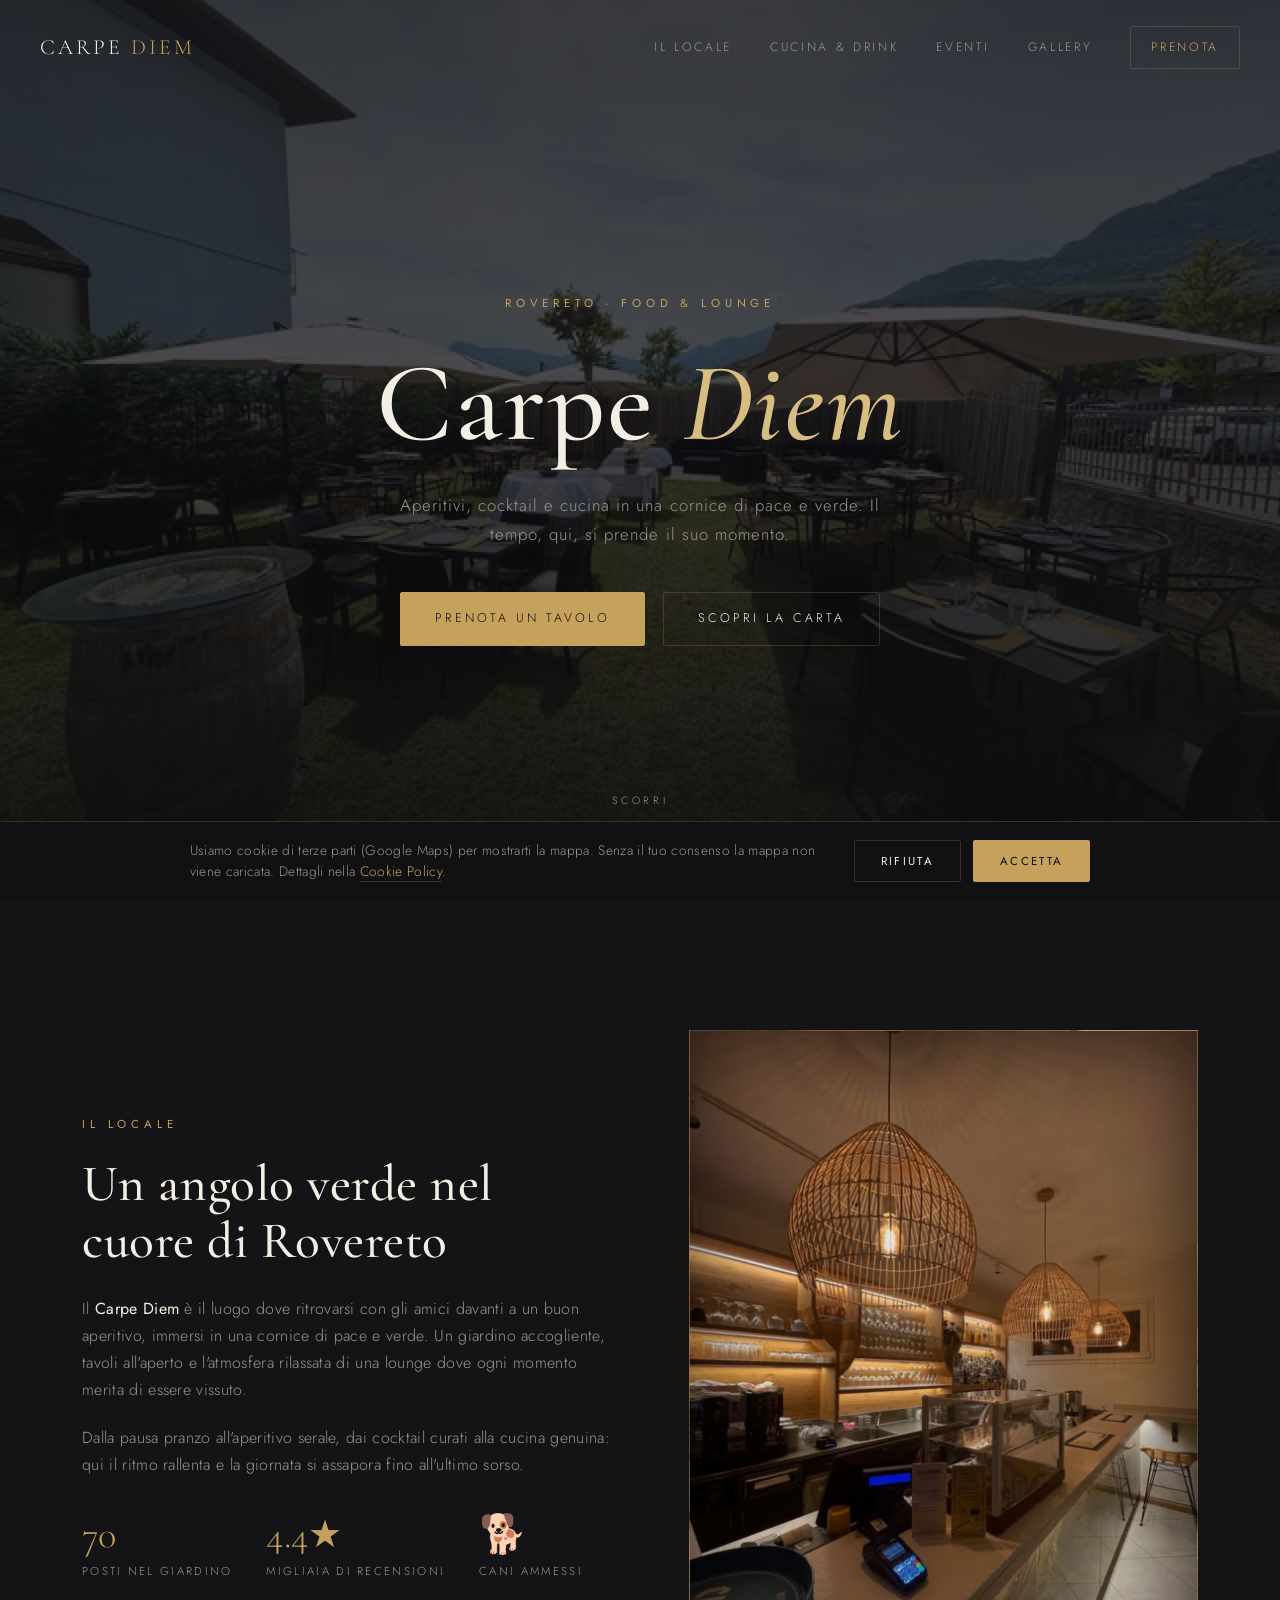
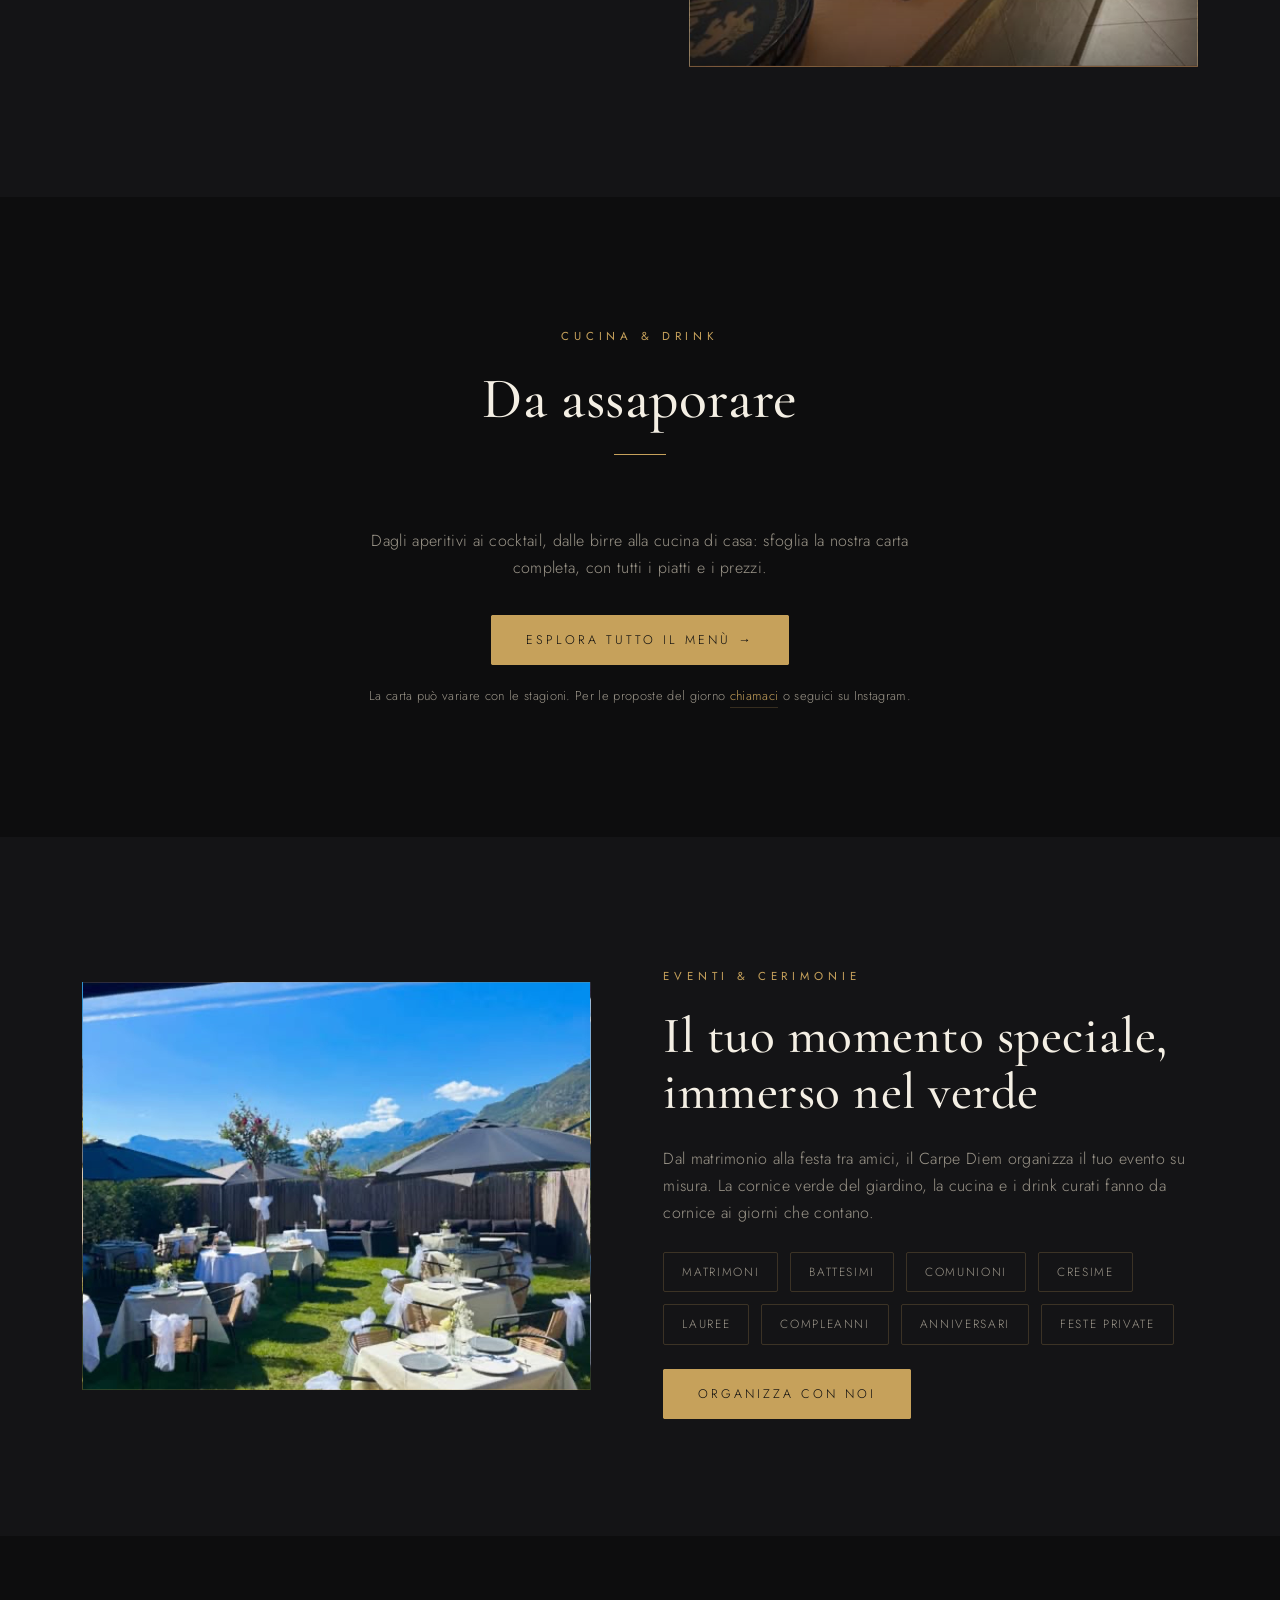
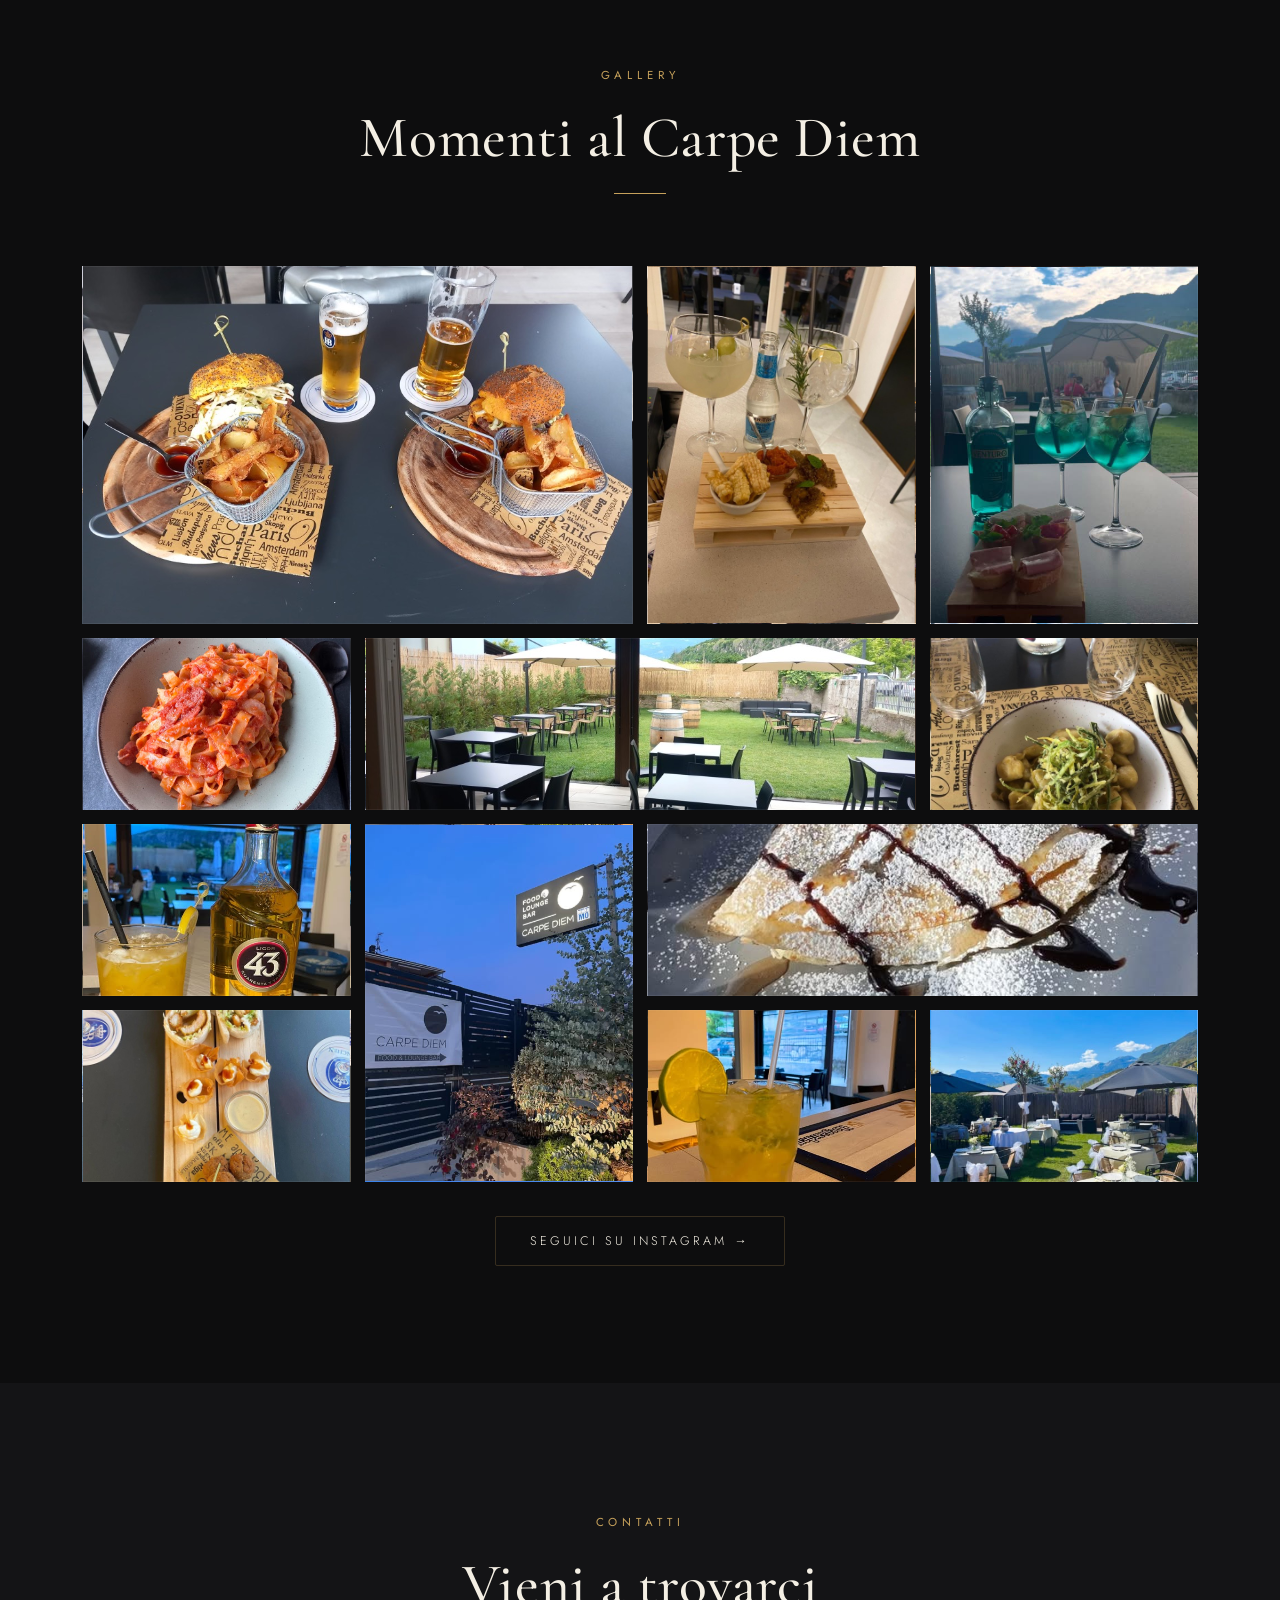
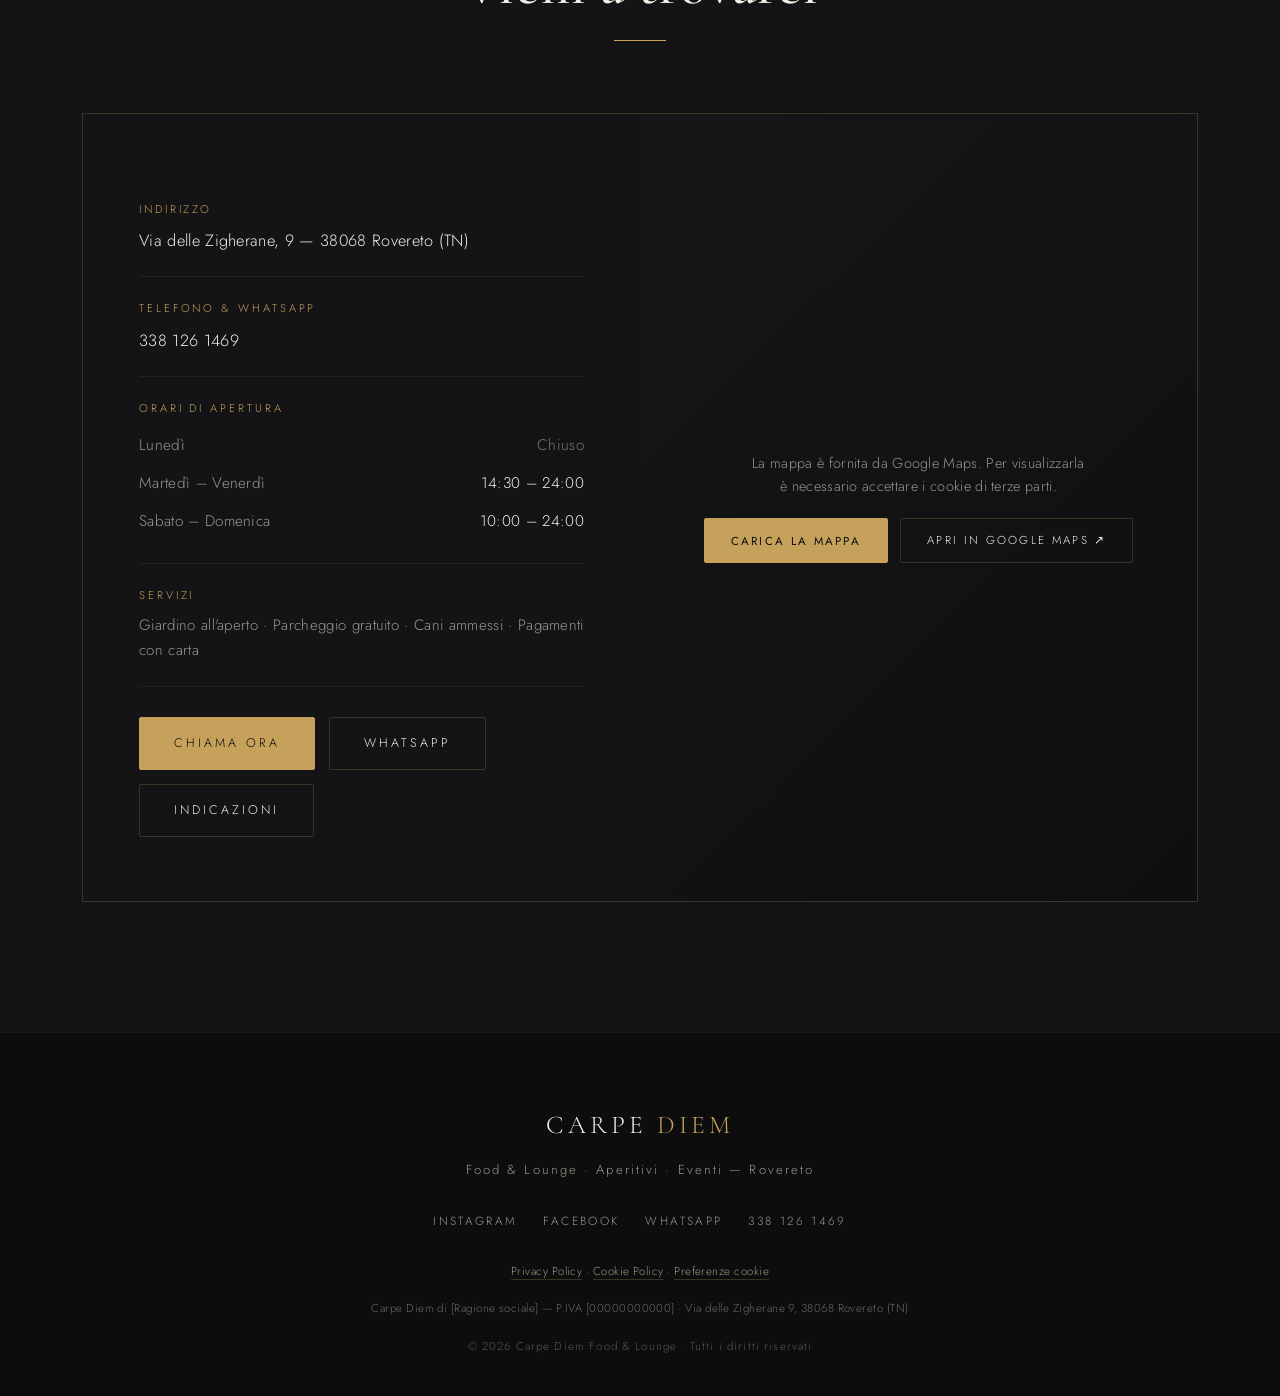
==== commit b8941fa5: "Conformita cookie/privacy: blocco mappa al consenso + pagine legali - La mappa Google si carica solo" ====
--- a/index.html
+++ b/index.html
@@ -264,7 +264,20 @@
   .contact-map{position:relative;min-height:420px;background:var(--panel);}
   .contact-map iframe{position:absolute;inset:0;width:100%;height:100%;border:0;filter:grayscale(1) contrast(.9) brightness(.85);}
 
-  /* ---------- COOKIE BANNER ---------- */
+  /* ---------- MAP CONSENT OVERLAY ---------- */
+  .map-consent{position:absolute;inset:0;z-index:2;display:flex;flex-direction:column;
+    align-items:center;justify-content:center;gap:20px;text-align:center;padding:30px;
+    background:linear-gradient(135deg,#161618,#0f0f11);}
+  .map-consent p{color:var(--muted);font-size:.9rem;line-height:1.6;max-width:340px;margin:0;}
+  .map-consent-actions{display:flex;gap:12px;flex-wrap:wrap;justify-content:center;}
+
+  /* ---------- COOKIE UI ---------- */
+  .ck-btn{font-family:var(--sans);font-size:.72rem;letter-spacing:.2em;text-transform:uppercase;
+    padding:12px 26px;border-radius:2px;cursor:pointer;transition:all .3s ease;display:inline-block;text-align:center;}
+  .ck-accept{background:var(--gold);color:var(--bg);border:1px solid var(--gold);}
+  .ck-accept:hover{background:transparent;color:var(--gold);}
+  .ck-reject{background:transparent;color:var(--cream);border:1px solid var(--line);}
+  .ck-reject:hover{border-color:var(--gold);color:var(--gold);}
   .cookie-banner{position:fixed;left:0;right:0;bottom:0;z-index:400;display:none;
     align-items:center;justify-content:center;gap:24px;flex-wrap:wrap;
     padding:18px 30px;background:rgba(18,18,20,.97);backdrop-filter:blur(12px);
@@ -273,16 +286,13 @@
   .cookie-banner p{color:var(--muted);font-size:.86rem;line-height:1.5;max-width:640px;margin:0;}
   .cookie-banner p a{color:var(--gold);border-bottom:1px solid var(--line);}
   .cookie-actions{display:flex;gap:12px;flex-shrink:0;}
-  .cookie-actions button{font-family:var(--sans);font-size:.72rem;letter-spacing:.2em;text-transform:uppercase;
-    padding:12px 26px;border-radius:2px;cursor:pointer;transition:all .3s ease;}
-  .ck-accept{background:var(--gold);color:var(--bg);border:1px solid var(--gold);}
-  .ck-accept:hover{background:transparent;color:var(--gold);}
-  .ck-reject{background:transparent;color:var(--cream);border:1px solid var(--line);}
-  .ck-reject:hover{border-color:var(--gold);color:var(--gold);}
+  .footer-legal{margin-top:16px;color:#6f6a61;font-size:.72rem;letter-spacing:.04em;line-height:1.8;}
+  .footer-legal a{color:var(--muted);border-bottom:1px solid rgba(198,161,91,.25);}
+  .footer-legal a:hover{color:var(--gold);}
   @media (max-width:680px){
     .cookie-banner{padding:16px 20px;gap:14px;}
     .cookie-actions{width:100%;}
-    .cookie-actions button{flex:1;}
+    .cookie-actions .ck-btn{flex:1;}
   }
   .contact-actions{display:flex;gap:14px;margin-top:30px;flex-wrap:wrap;}
 
@@ -492,12 +502,14 @@
           <a href="https://maps.google.com/?q=Via+delle+Zigherane+9,+38068+Rovereto+TN" target="_blank" rel="noopener" class="btn btn-ghost">Indicazioni</a>
         </div>
       </div>
-      <div class="contact-map">
-        <iframe
-          title="Mappa Carpe Diem Rovereto"
-          loading="lazy"
-          referrerpolicy="no-referrer-when-downgrade"
-          src="https://www.google.com/maps?q=Via%20delle%20Zigherane%209,%2038068%20Rovereto%20TN&output=embed"></iframe>
+      <div class="contact-map" id="mapWrap" data-src="https://www.google.com/maps?q=Via%20delle%20Zigherane%209,%2038068%20Rovereto%20TN&output=embed">
+        <div class="map-consent" id="mapConsent">
+          <p>La mappa è fornita da Google Maps. Per visualizzarla è necessario accettare i cookie di terze parti.</p>
+          <div class="map-consent-actions">
+            <button class="ck-btn ck-accept" id="mapLoadBtn">Carica la mappa</button>
+            <a class="ck-btn ck-reject" href="https://maps.google.com/?q=Via+delle+Zigherane+9,+38068+Rovereto+TN" target="_blank" rel="noopener">Apri in Google Maps ↗</a>
+          </div>
+        </div>
       </div>
     </div>
   </div>
@@ -511,10 +523,10 @@
 
 <!-- COOKIE BANNER -->
 <div class="cookie-banner" id="cookieBanner" role="dialog" aria-label="Consenso cookie">
-  <p>Questo sito utilizza cookie e servizi di terze parti (Google Maps, Google Fonts) per mostrarti la mappa e i contenuti. Puoi accettarli o rifiutarli.</p>
+  <p>Usiamo cookie di terze parti (Google Maps) per mostrarti la mappa. Senza il tuo consenso la mappa non viene caricata. Dettagli nella <a href="cookie.html">Cookie Policy</a>.</p>
   <div class="cookie-actions">
-    <button class="ck-reject" id="cookieReject">Rifiuta</button>
-    <button class="ck-accept" id="cookieAccept">Accetta</button>
+    <button class="ck-btn ck-reject" id="cookieReject">Rifiuta</button>
+    <button class="ck-btn ck-accept" id="cookieAccept">Accetta</button>
   </div>
 </div>
 
@@ -529,7 +541,11 @@
       <a href="https://wa.me/393381261469" target="_blank" rel="noopener">WhatsApp</a>
       <a href="tel:+393381261469">338 126 1469</a>
     </div>
-    <div class="footer-copy">© <span id="year"></span> Carpe Diem Food &amp; Lounge · Via delle Zigherane 9, Rovereto (TN)</div>
+    <div class="footer-legal">
+      <a href="privacy.html">Privacy Policy</a> · <a href="cookie.html">Cookie Policy</a> · <a href="#" id="cookieSettings">Preferenze cookie</a>
+    </div>
+    <div class="footer-legal" id="footerLegalData">Carpe Diem di [Ragione sociale] — P.IVA [00000000000] · Via delle Zigherane 9, 38068 Rovereto (TN)</div>
+    <div class="footer-copy">© <span id="year"></span> Carpe Diem Food &amp; Lounge · Tutti i diritti riservati</div>
   </div>
 </footer>
 
@@ -587,17 +603,44 @@
   // Year
   document.getElementById('year').textContent = new Date().getFullYear();
 
-  // Cookie banner
+  // Cookie consent + map gating
   (function(){
     const KEY = 'cd_cookie_consent';
     const banner = document.getElementById('cookieBanner');
-    if (!banner) return;
+    const mapWrap = document.getElementById('mapWrap');
+
+    function loadMap(){
+      if (!mapWrap || mapWrap.querySelector('iframe')) return;
+      const src = mapWrap.getAttribute('data-src');
+      const f = document.createElement('iframe');
+      f.title = 'Mappa Carpe Diem Rovereto';
+      f.loading = 'lazy';
+      f.referrerPolicy = 'no-referrer-when-downgrade';
+      f.src = src;
+      const c = document.getElementById('mapConsent');
+      if (c) c.remove();
+      mapWrap.appendChild(f);
+    }
+
     let choice = null;
     try { choice = localStorage.getItem(KEY); } catch(e) {}
-    if (!choice) banner.classList.add('show');
-    function set(v){ try { localStorage.setItem(KEY, v); } catch(e) {} banner.classList.remove('show'); }
-    document.getElementById('cookieAccept').addEventListener('click', () => set('accept'));
-    document.getElementById('cookieReject').addEventListener('click', () => set('reject'));
+    if (choice === 'accept') loadMap();
+    if (!choice && banner) banner.classList.add('show');
+
+    function set(v){
+      try { localStorage.setItem(KEY, v); } catch(e) {}
+      if (banner) banner.classList.remove('show');
+      if (v === 'accept') loadMap();
+    }
+
+    const acc = document.getElementById('cookieAccept');
+    const rej = document.getElementById('cookieReject');
+    const mapBtn = document.getElementById('mapLoadBtn');
+    const reopen = document.getElementById('cookieSettings');
+    if (acc) acc.addEventListener('click', () => set('accept'));
+    if (rej) rej.addEventListener('click', () => set('reject'));
+    if (mapBtn) mapBtn.addEventListener('click', () => set('accept'));
+    if (reopen) reopen.addEventListener('click', (e) => { e.preventDefault(); if (banner) banner.classList.add('show'); });
   })();
 </script>
 </body>
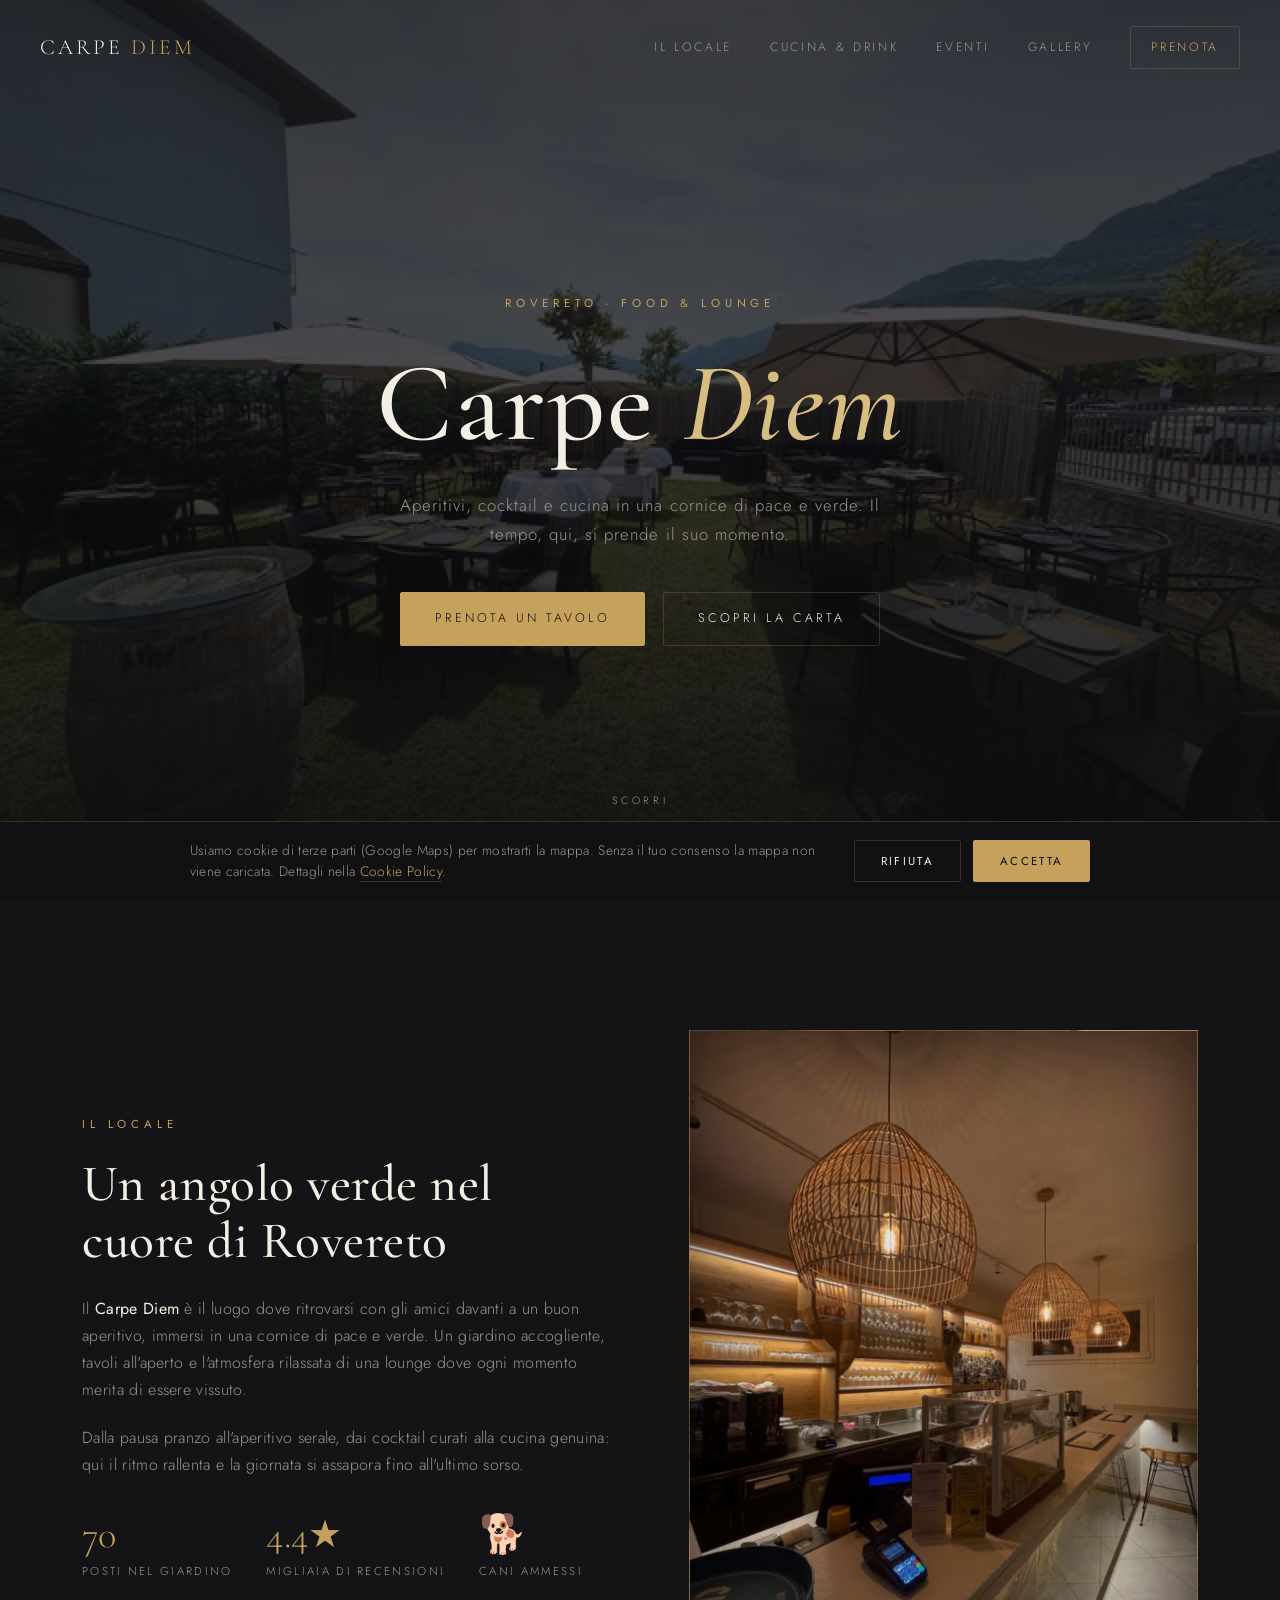
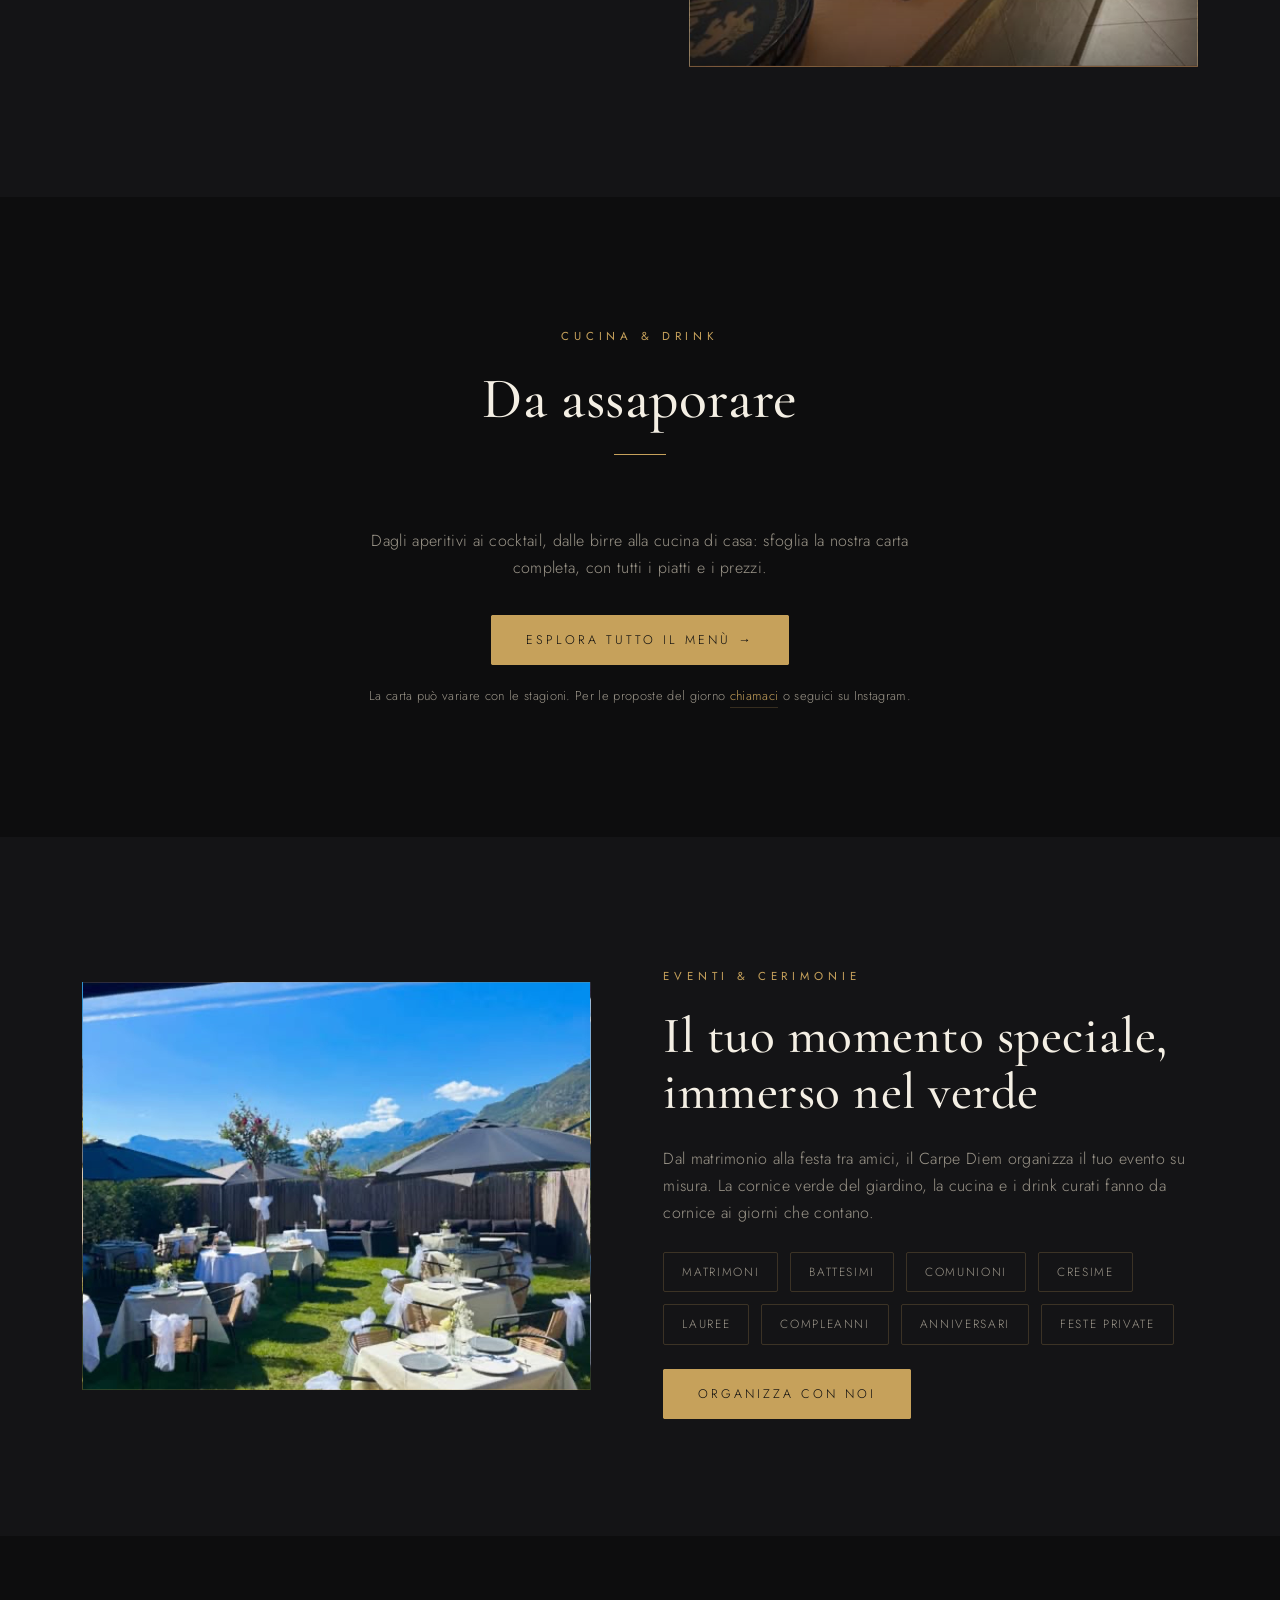
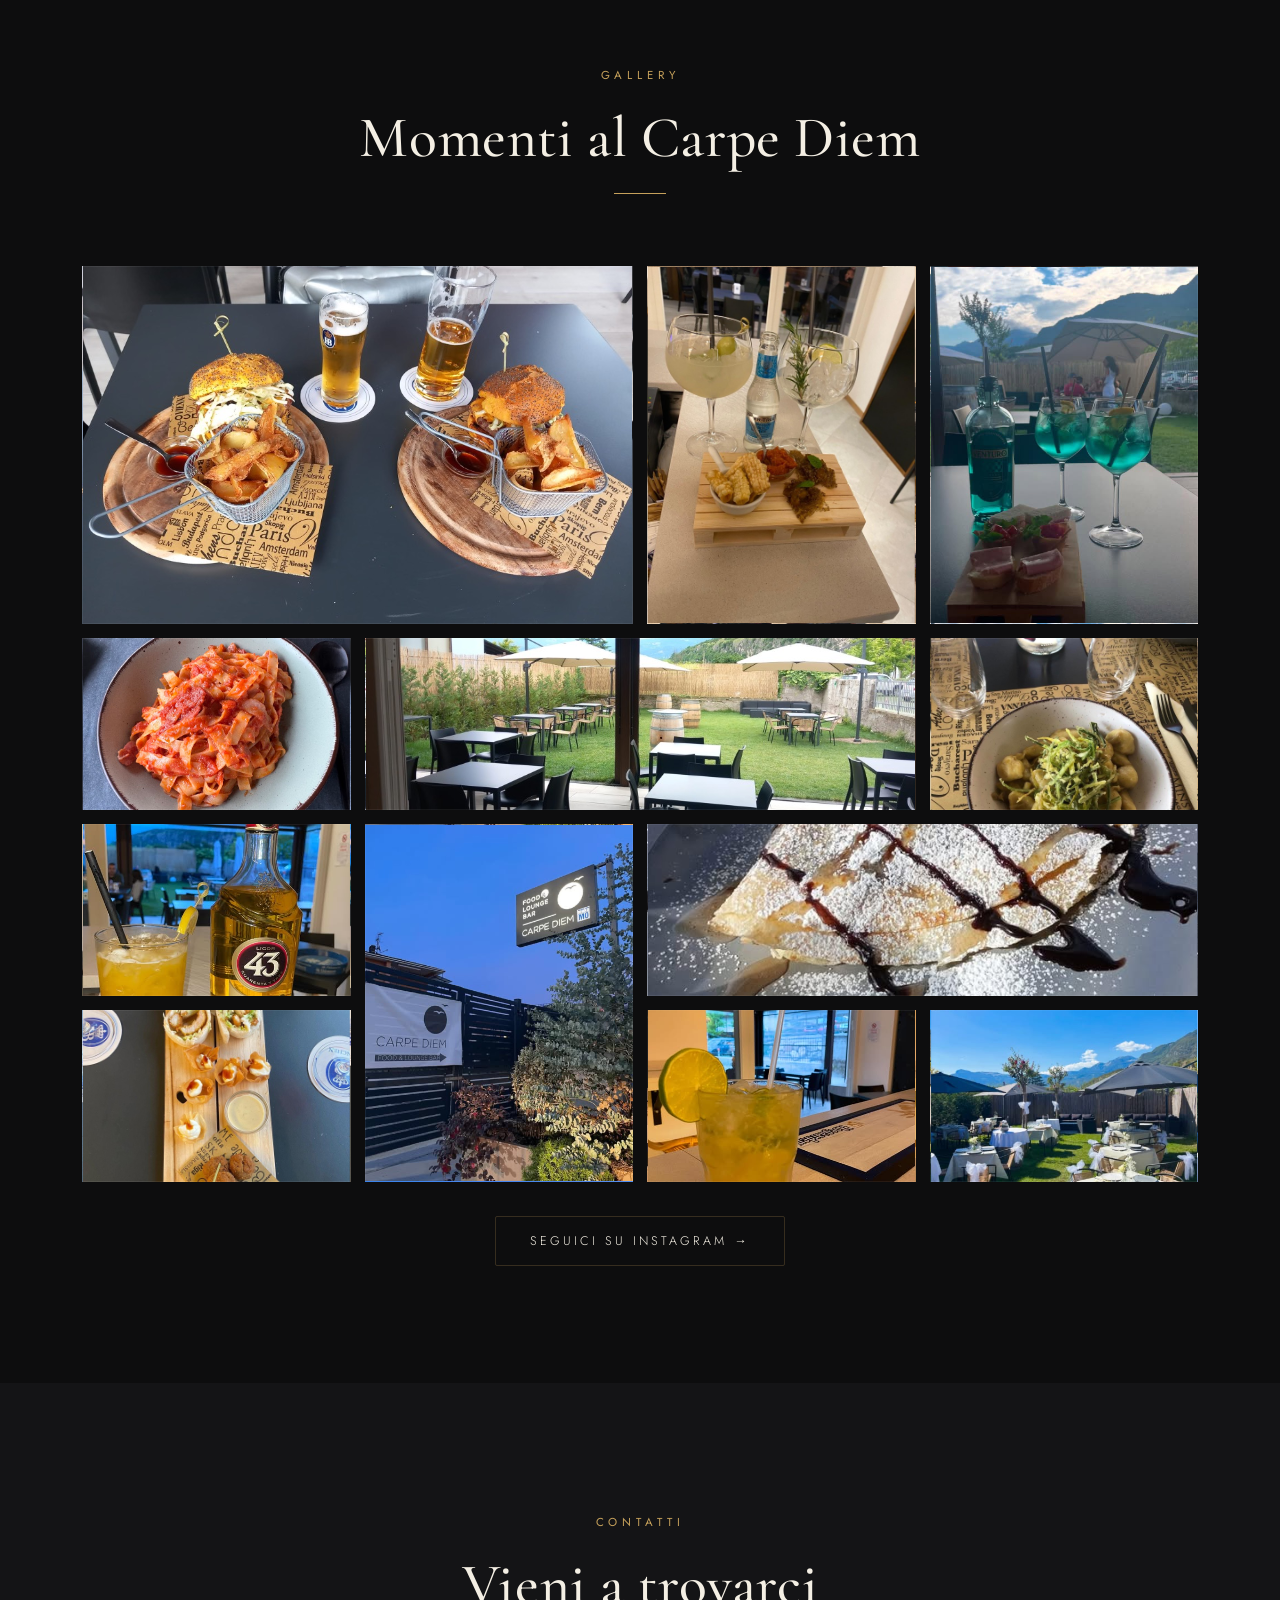
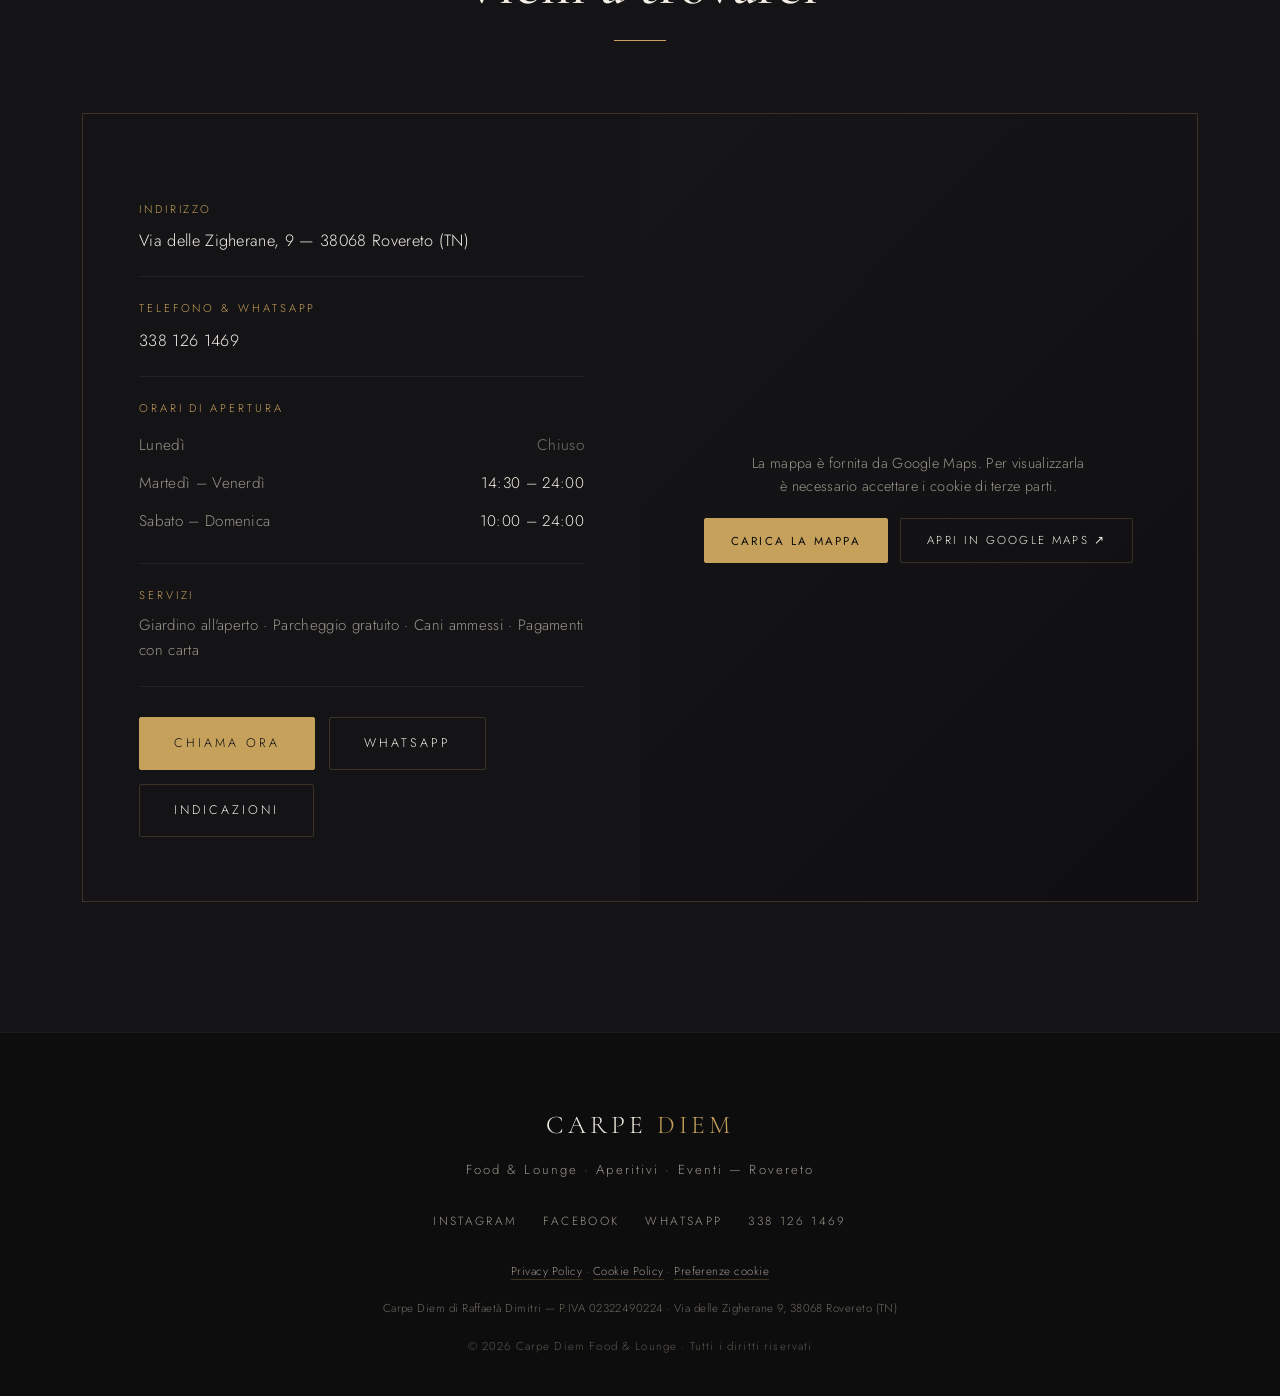
==== commit 66a13664: "Inserisce dati legali del titolare (P.IVA e ragione sociale) Sostituiti i segnaposto nel footer e ne" ====
--- a/index.html
+++ b/index.html
@@ -544,7 +544,7 @@
     <div class="footer-legal">
       <a href="privacy.html">Privacy Policy</a> · <a href="cookie.html">Cookie Policy</a> · <a href="#" id="cookieSettings">Preferenze cookie</a>
     </div>
-    <div class="footer-legal" id="footerLegalData">Carpe Diem di [Ragione sociale] — P.IVA [00000000000] · Via delle Zigherane 9, 38068 Rovereto (TN)</div>
+    <div class="footer-legal" id="footerLegalData">Carpe Diem di Raffaetà Dimitri — P.IVA 02322490224 · Via delle Zigherane 9, 38068 Rovereto (TN)</div>
     <div class="footer-copy">© <span id="year"></span> Carpe Diem Food &amp; Lounge · Tutti i diritti riservati</div>
   </div>
 </footer>
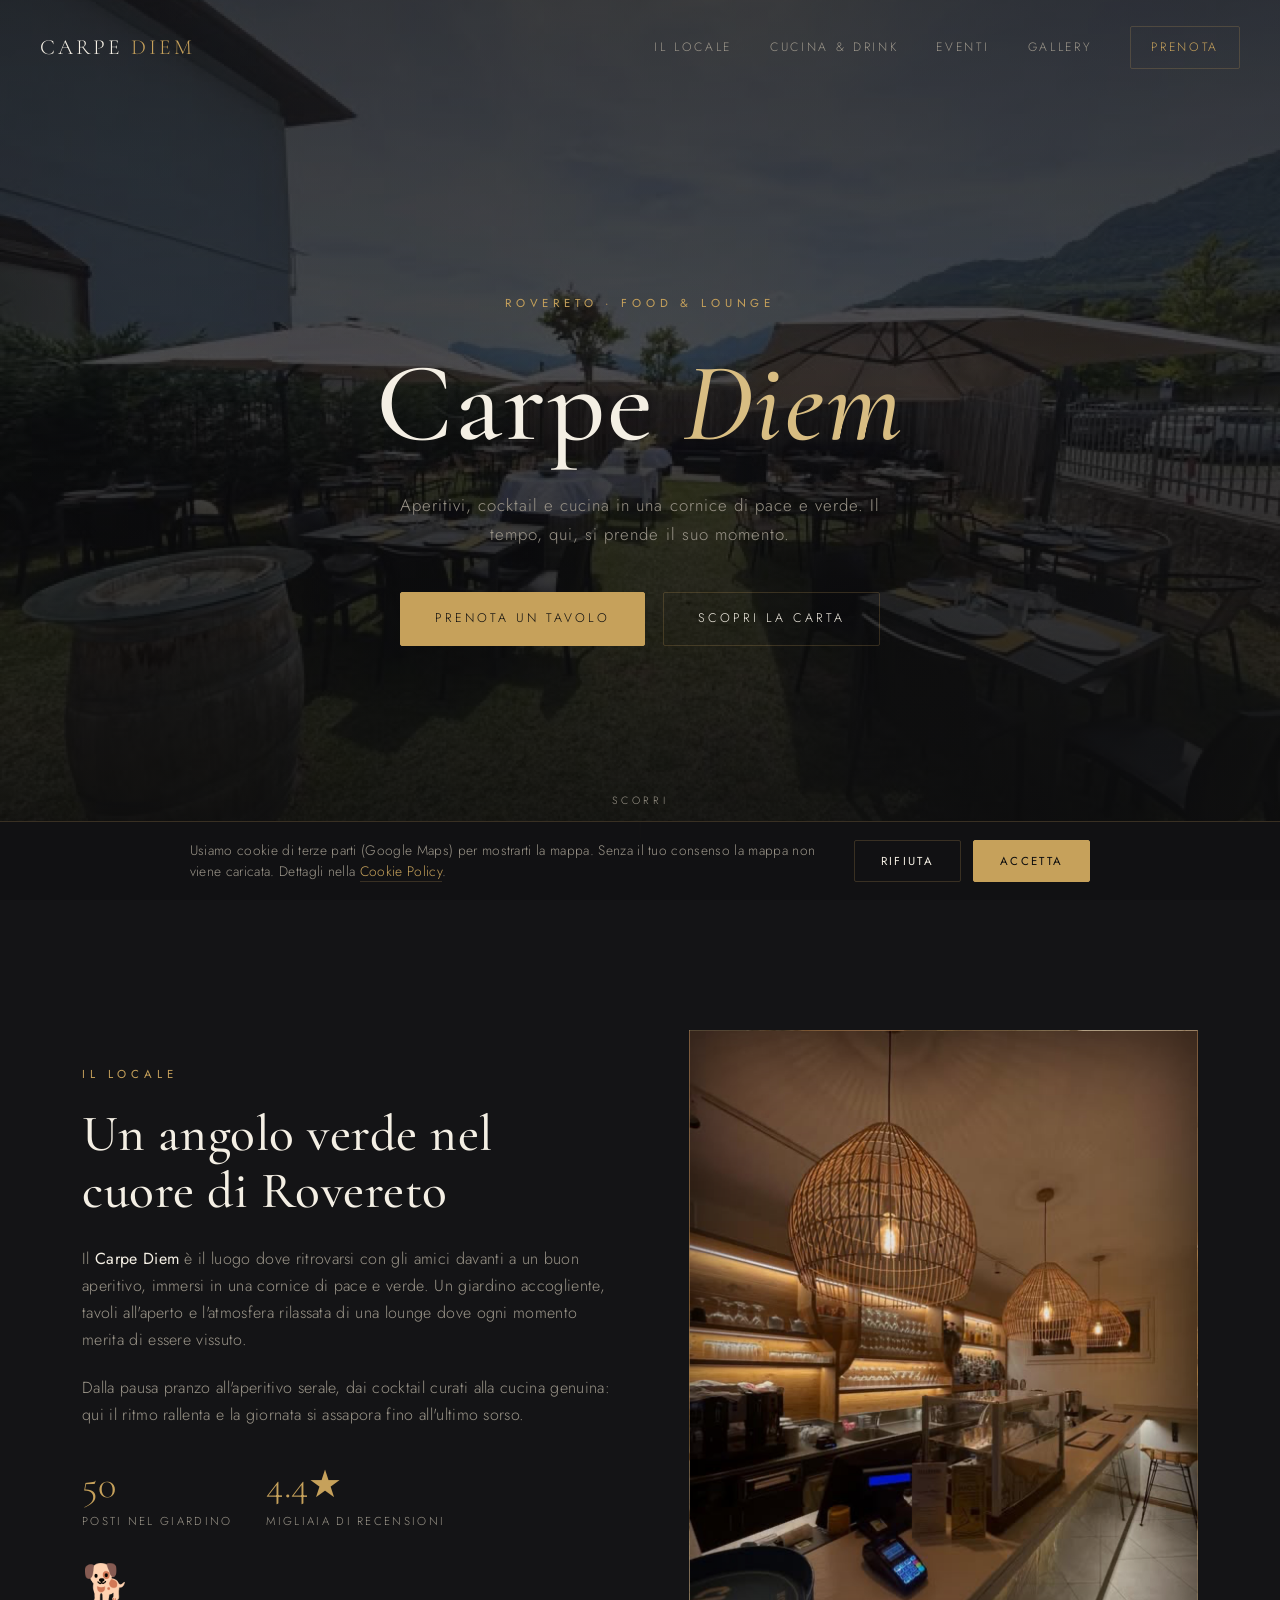
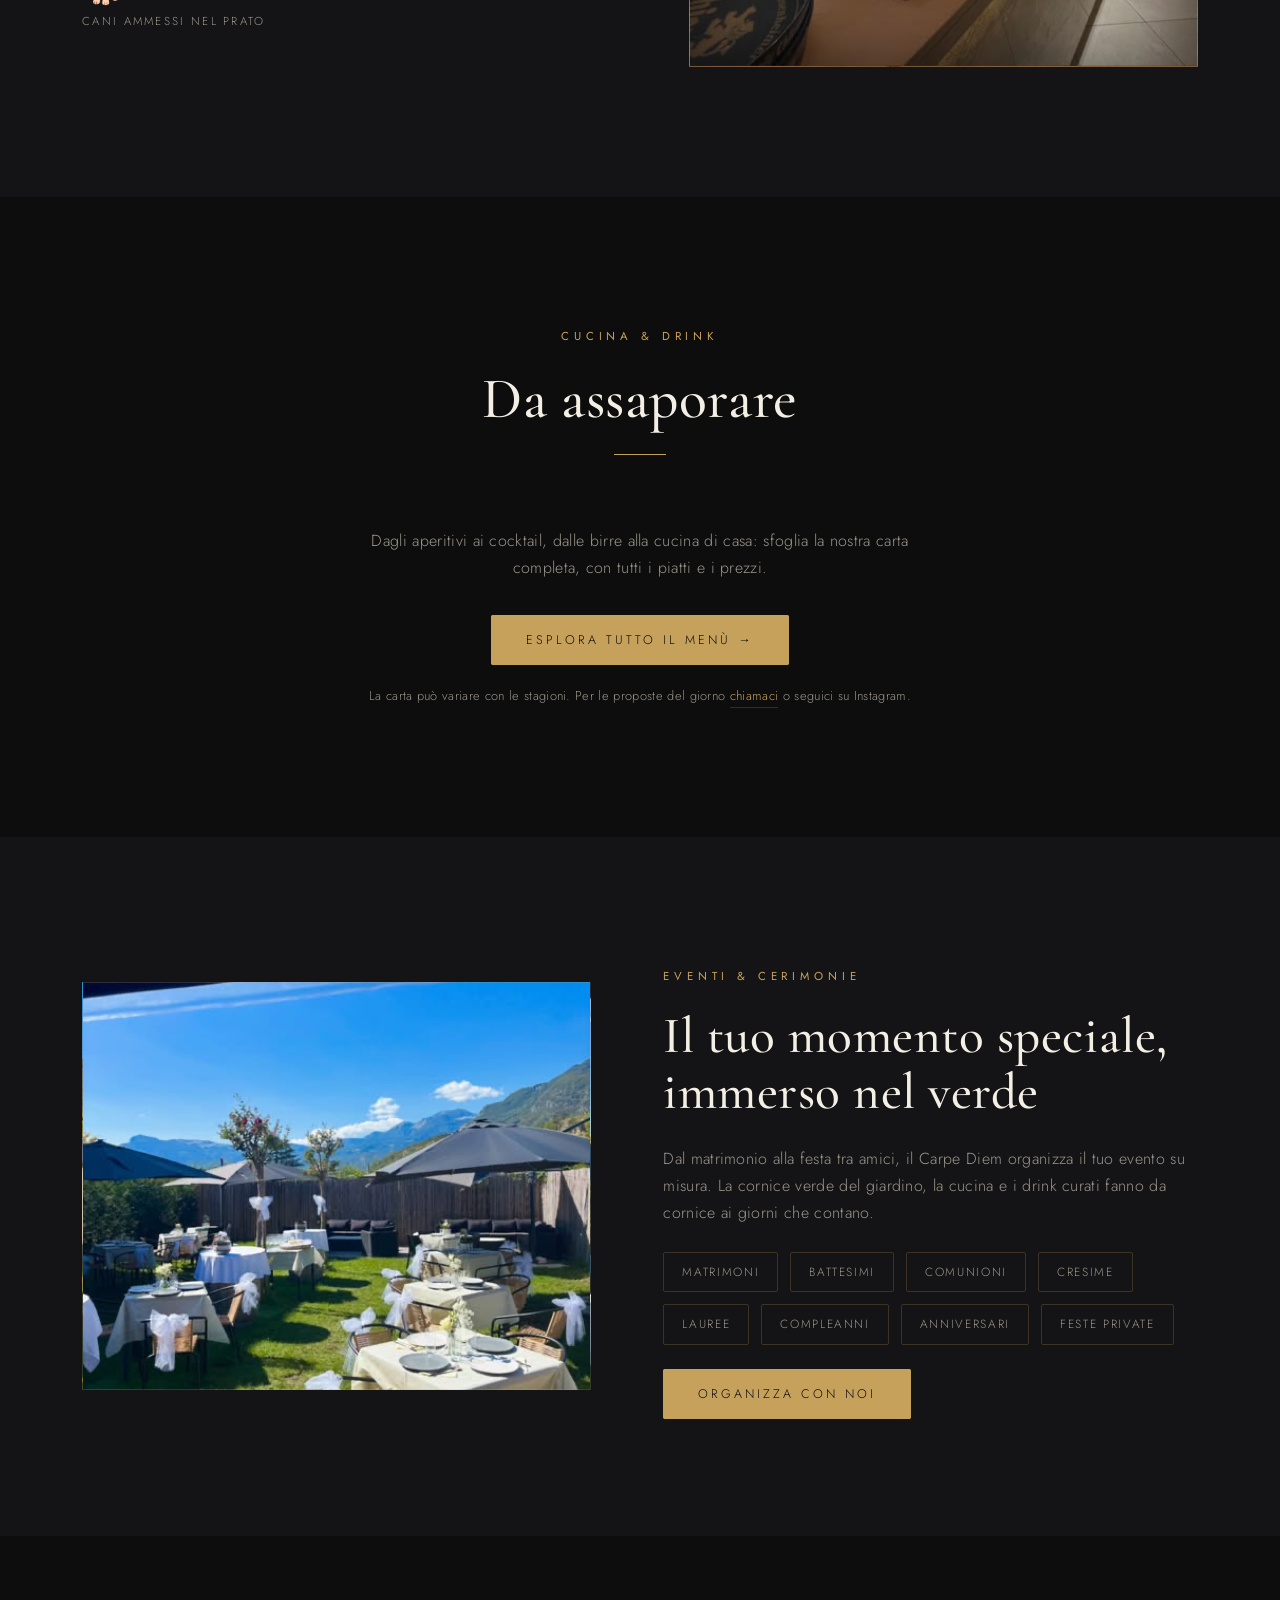
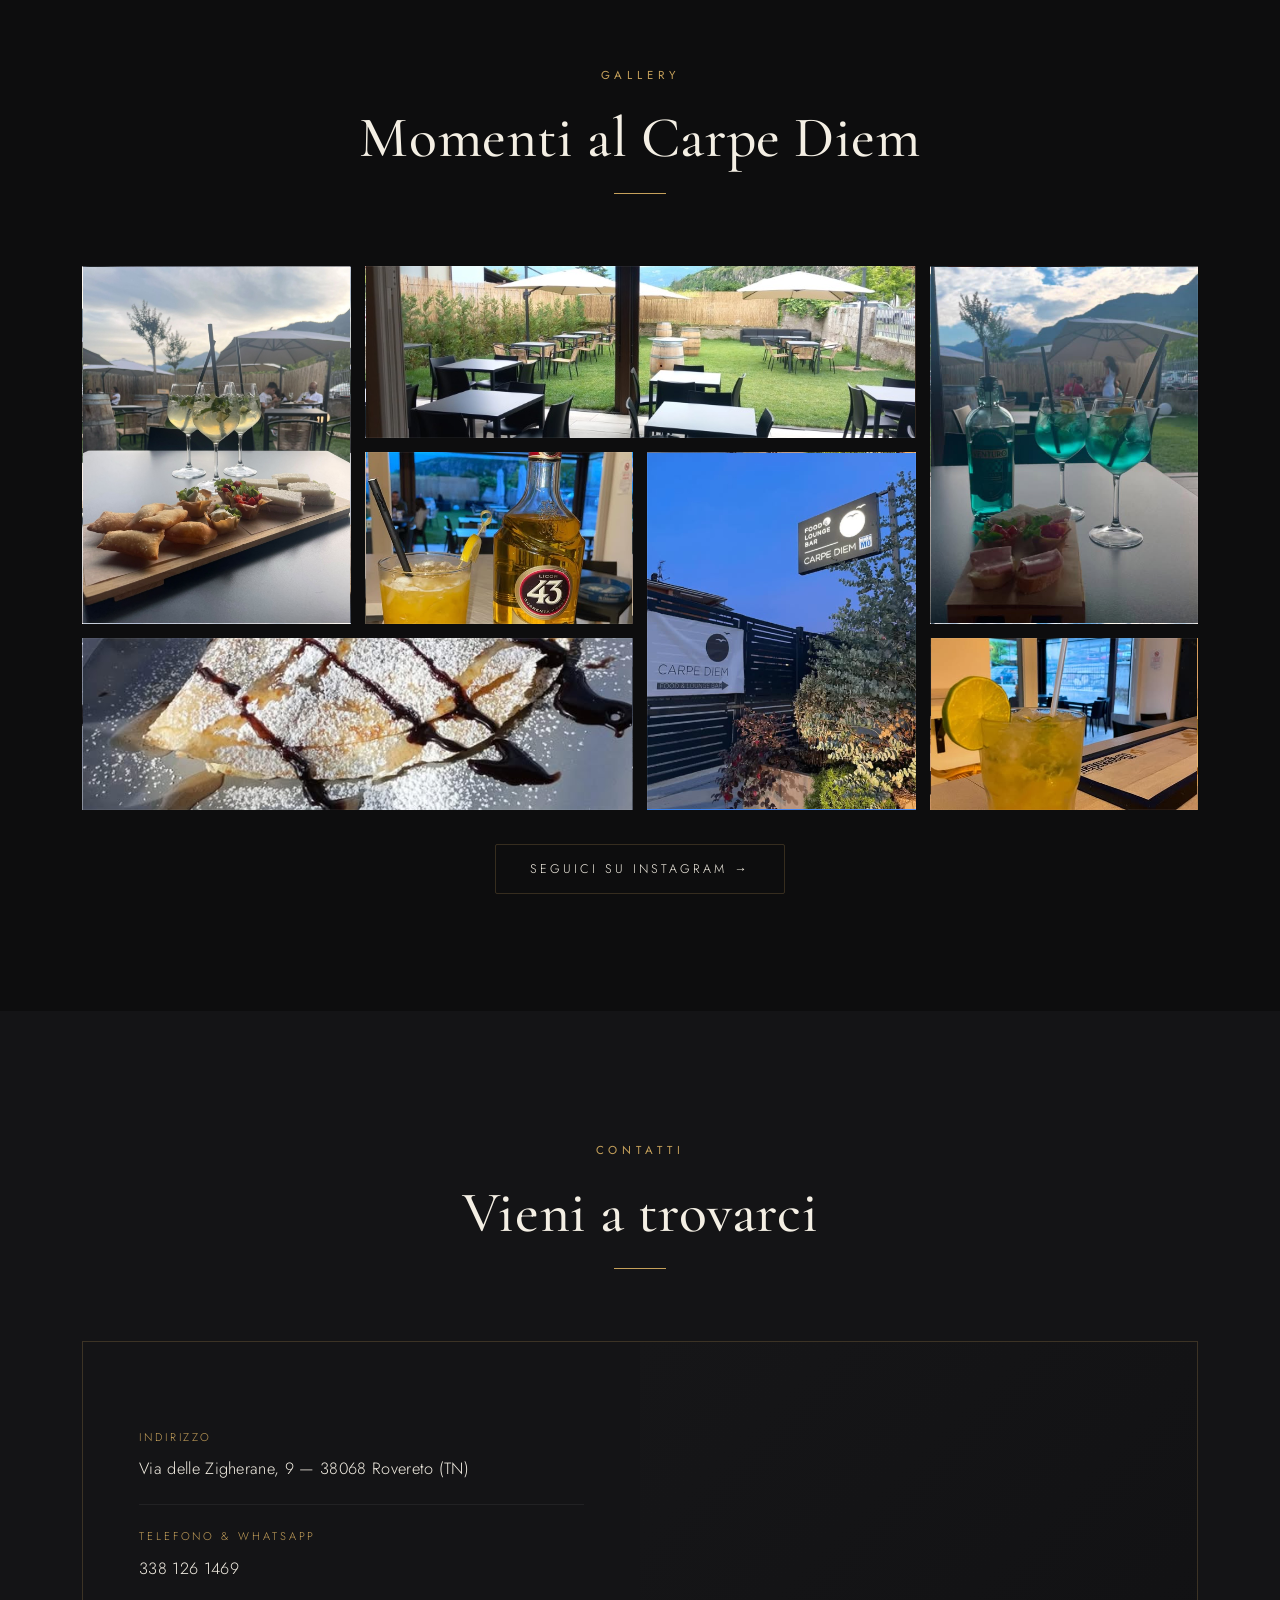
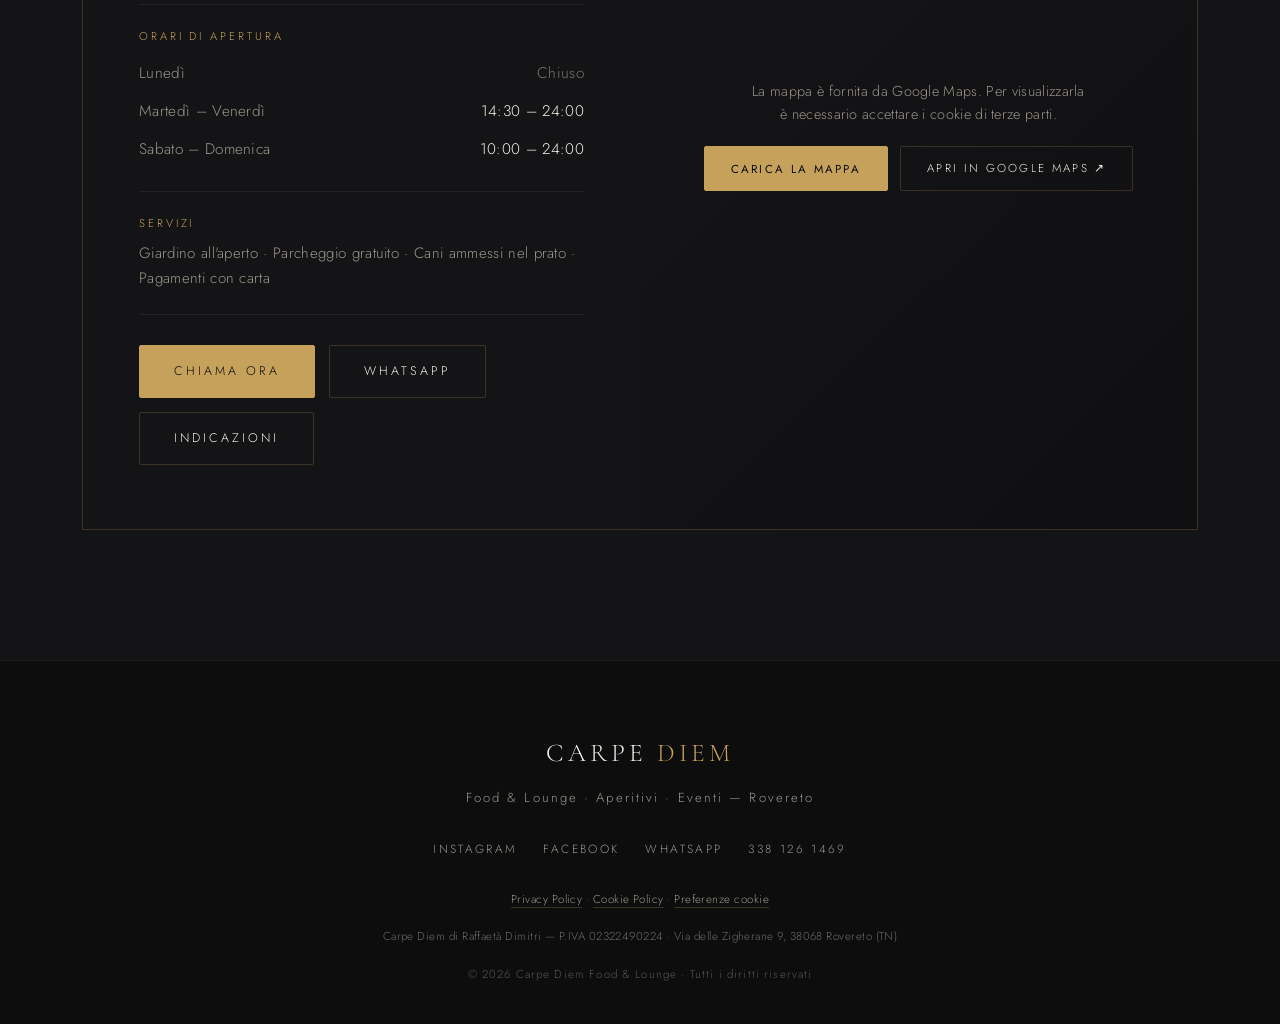
==== commit 05fddf10: "Aggiorna dati e gallery: 50 posti, cani nel prato, nuova foto aperitivo - Giardino: 50 posti (non 70" ====
--- a/index.html
+++ b/index.html
@@ -387,9 +387,9 @@
       <p>Il <strong>Carpe Diem</strong> è il luogo dove ritrovarsi con gli amici davanti a un buon aperitivo, immersi in una cornice di pace e verde. Un giardino accogliente, tavoli all'aperto e l'atmosfera rilassata di una lounge dove ogni momento merita di essere vissuto.</p>
       <p>Dalla pausa pranzo all'aperitivo serale, dai cocktail curati alla cucina genuina: qui il ritmo rallenta e la giornata si assapora fino all'ultimo sorso.</p>
       <div class="about-features">
-        <div><div class="n">70</div><div class="l">Posti nel giardino</div></div>
+        <div><div class="n">50</div><div class="l">Posti nel giardino</div></div>
         <div><div class="n">4.4★</div><div class="l">Migliaia di recensioni</div></div>
-        <div><div class="n">🐕</div><div class="l">Cani ammessi</div></div>
+        <div><div class="n">🐕</div><div class="l">Cani ammessi nel prato</div></div>
       </div>
     </div>
     <div class="about-photo reveal" style="background-image:url('images/ambiente.jpg')"></div>
@@ -445,18 +445,13 @@
       <div class="divider"></div>
     </div>
     <div class="gallery-grid reveal">
-      <div class="g big"  style="background-image:url('images/gallery-7.jpg')"></div>
-      <div class="g tall" style="background-image:url('images/gallery-5.jpg')"></div>
+      <div class="g tall" style="background-image:url('images/aperitivo.jpg')"></div>
+      <div class="g wide" style="background-image:url('images/gallery-10.jpg')"></div>
       <div class="g tall" style="background-image:url('images/gallery-1.jpg')"></div>
-      <div class="g"      style="background-image:url('images/gallery-9.jpg')"></div>
-      <div class="g wide" style="background-image:url('images/gallery-10.jpg')"></div>
-      <div class="g"      style="background-image:url('images/gallery-11.jpg')"></div>
       <div class="g"      style="background-image:url('images/gallery-3.jpg')"></div>
+      <div class="g wide" style="background-image:url('images/gallery-2.jpg')"></div>
       <div class="g tall" style="background-image:url('images/gallery-6.jpg')"></div>
-      <div class="g wide" style="background-image:url('images/gallery-2.jpg')"></div>
-      <div class="g"      style="background-image:url('images/gallery-8.jpg')"></div>
       <div class="g"      style="background-image:url('images/gallery-4.jpg')"></div>
-      <div class="g"      style="background-image:url('images/eventi.jpg')"></div>
     </div>
     <div class="ig-follow reveal">
       <a href="https://www.instagram.com/carpediemloungebar/" target="_blank" rel="noopener" class="btn btn-ghost">Seguici su Instagram →</a>
@@ -494,7 +489,7 @@
         </div>
         <div class="row">
           <div class="k">Servizi</div>
-          <div class="v" style="color:var(--muted);font-size:.94rem;">Giardino all'aperto · Parcheggio gratuito · Cani ammessi · Pagamenti con carta</div>
+          <div class="v" style="color:var(--muted);font-size:.94rem;">Giardino all'aperto · Parcheggio gratuito · Cani ammessi nel prato · Pagamenti con carta</div>
         </div>
         <div class="contact-actions">
           <a href="tel:+393381261469" class="btn btn-gold">Chiama ora</a>
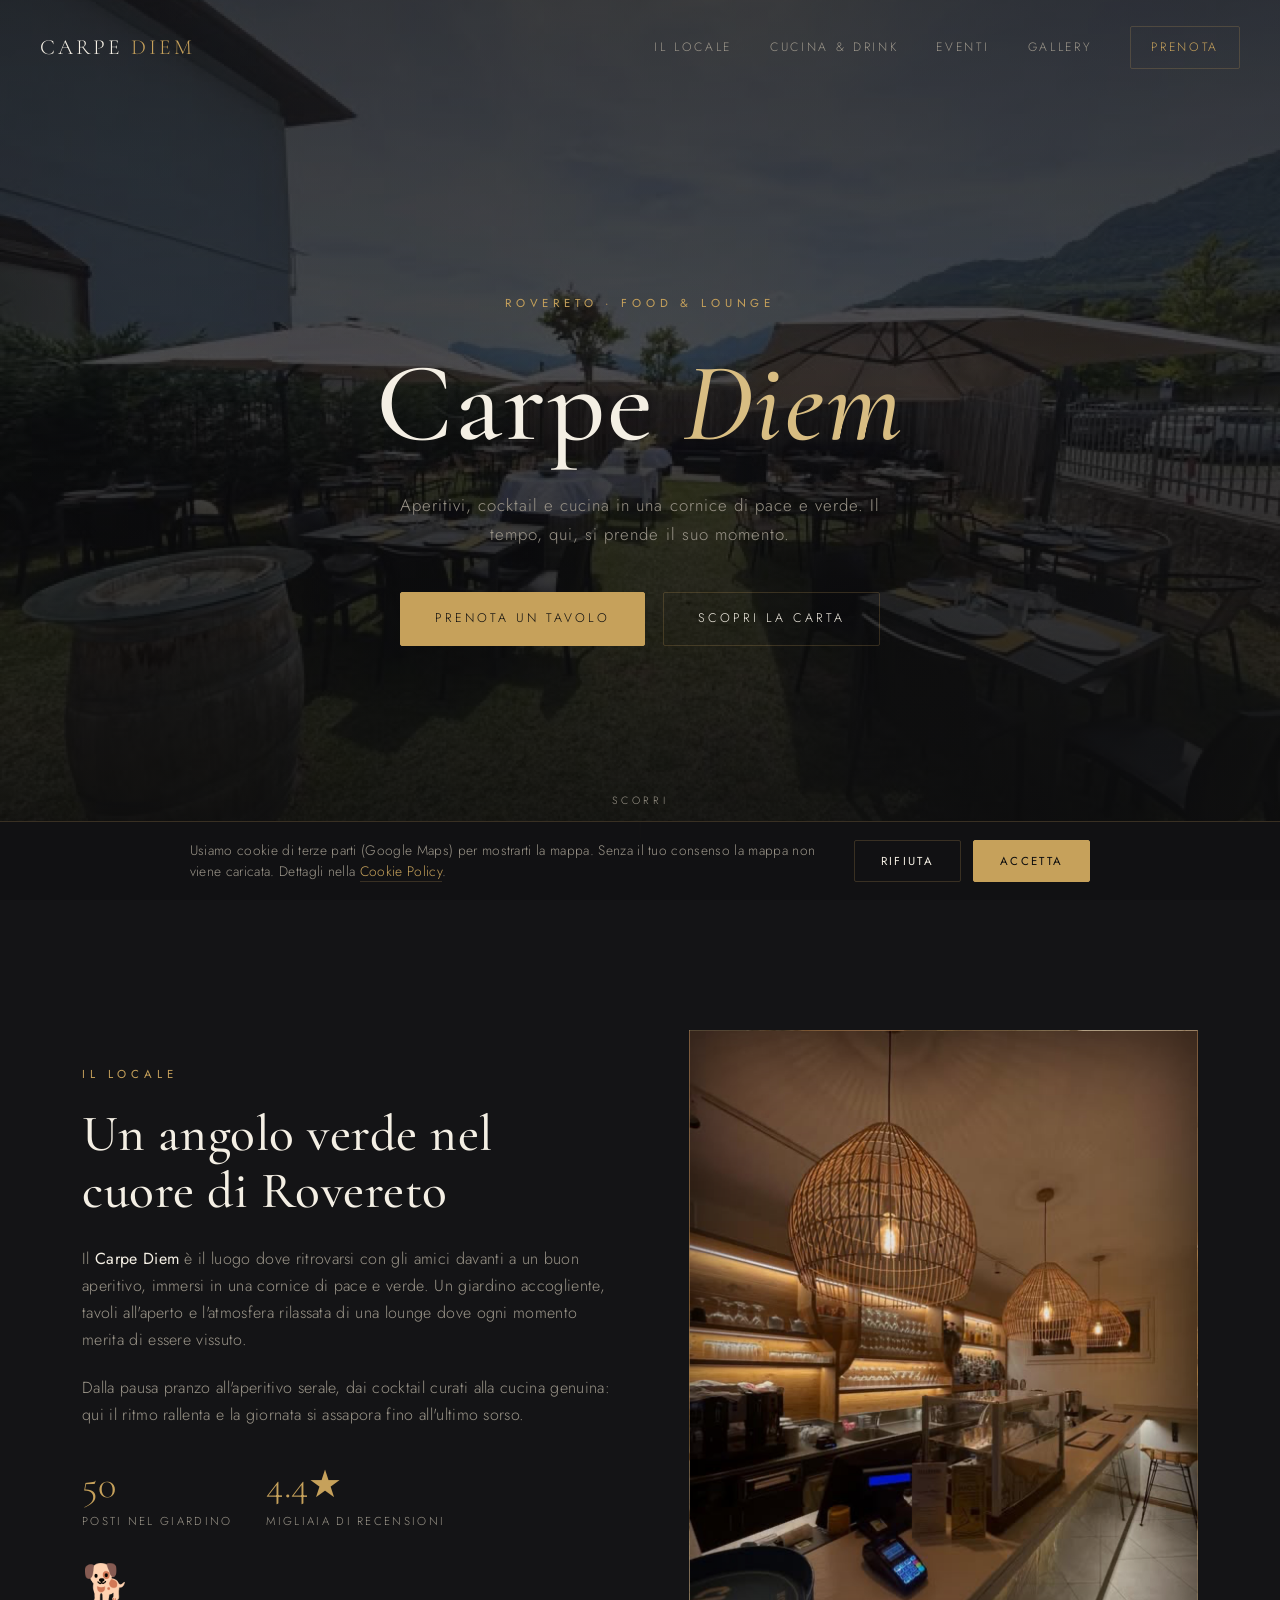
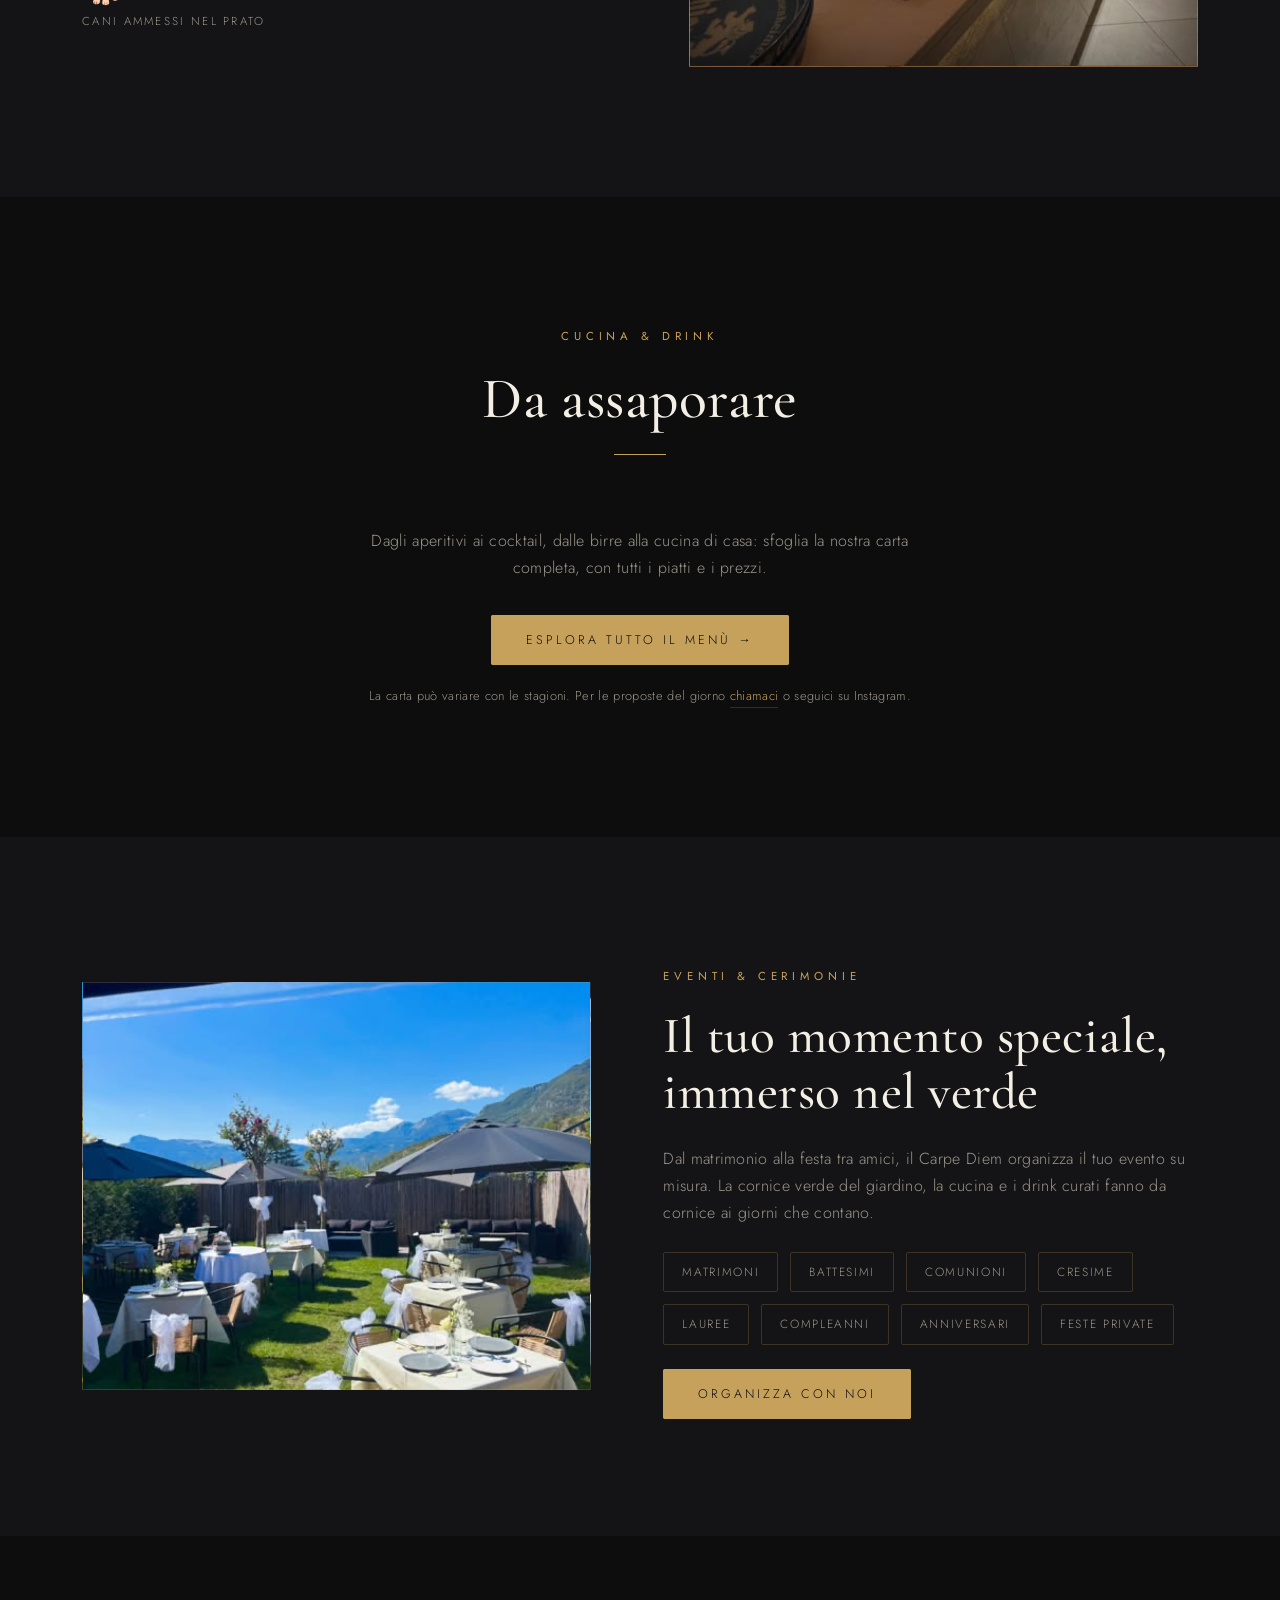
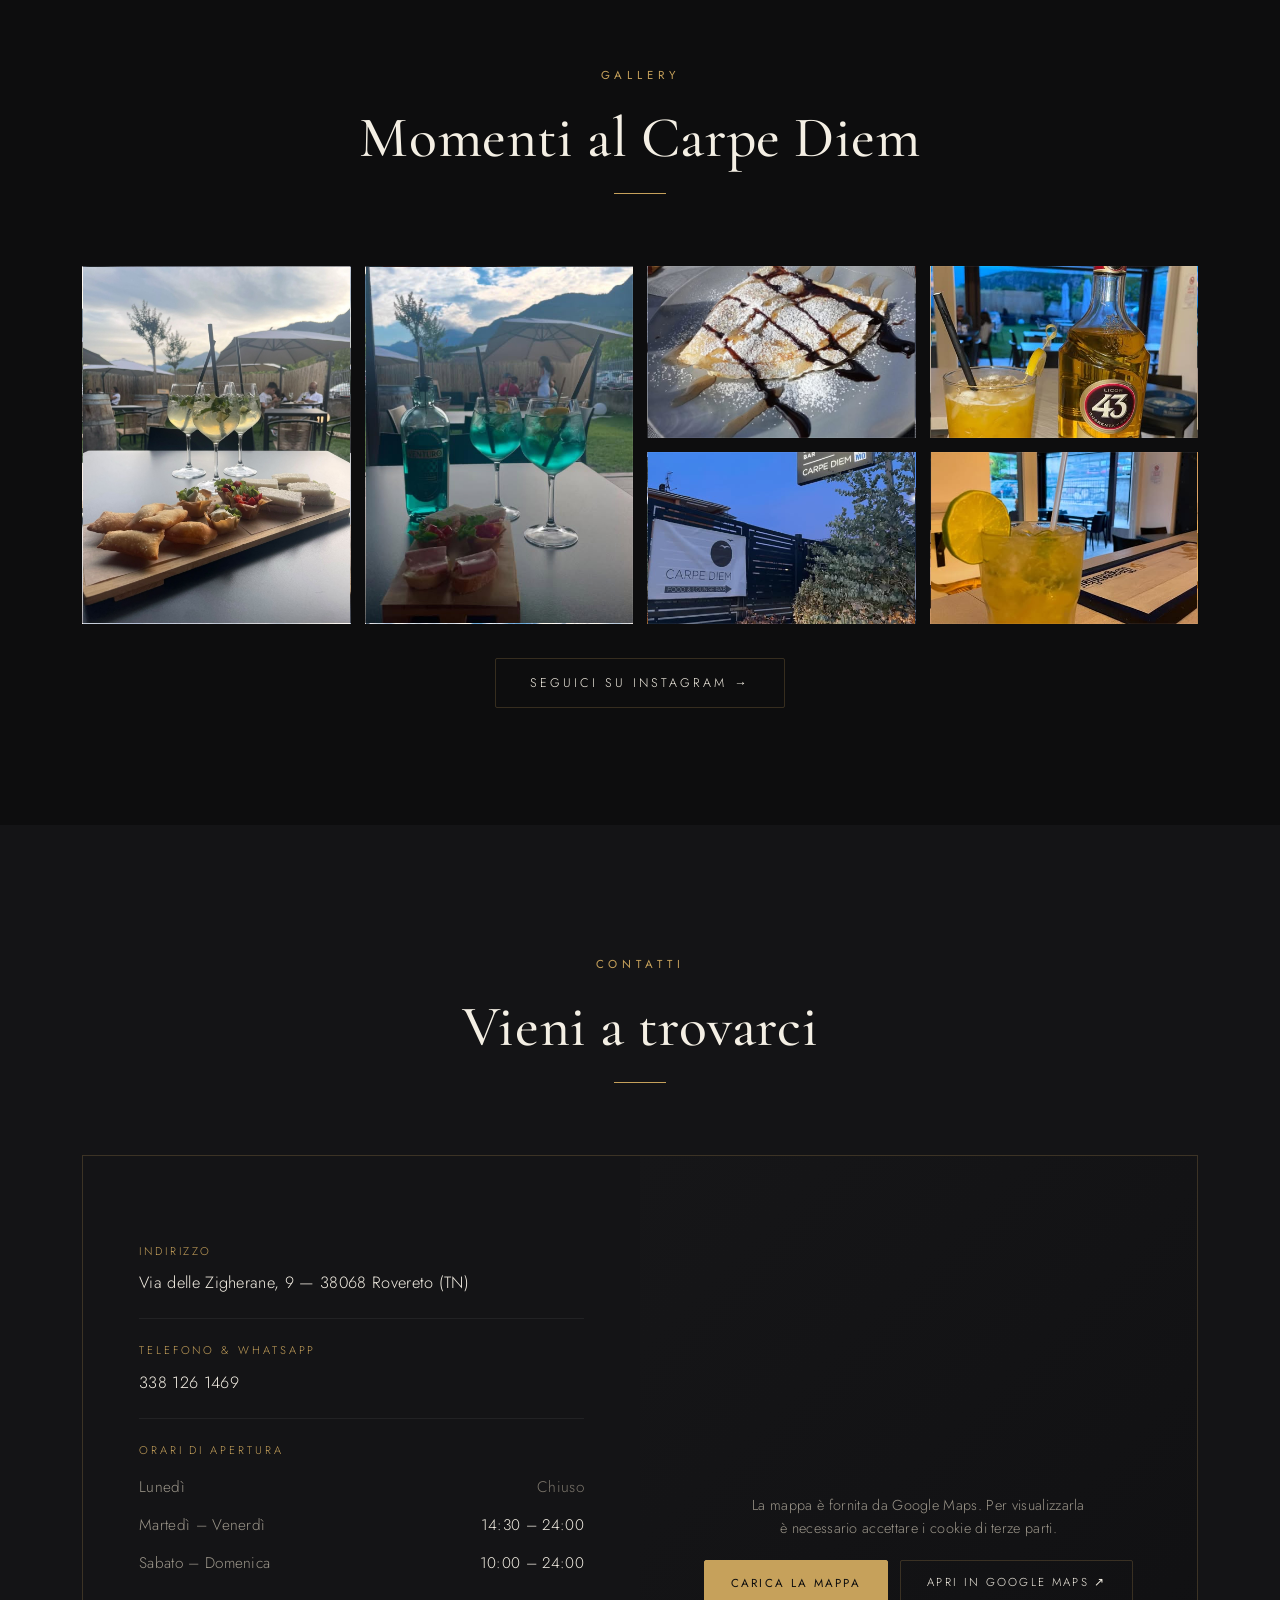
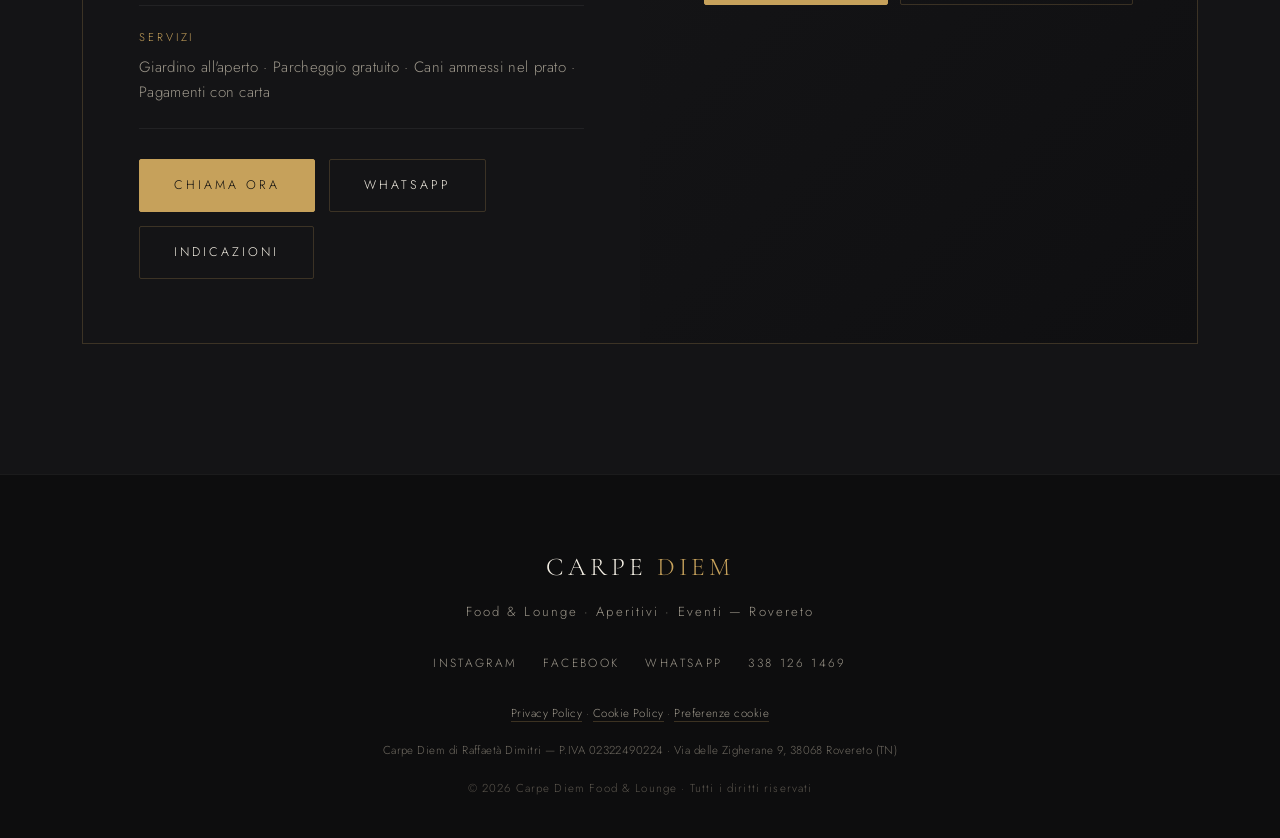
==== commit fbf22b24: "Gallery: rimuove anche la foto della veranda/giardino con i tavoli Mosaico ora a 6 foto (aperitivo, " ====
--- a/index.html
+++ b/index.html
@@ -446,11 +446,10 @@
     </div>
     <div class="gallery-grid reveal">
       <div class="g tall" style="background-image:url('images/aperitivo.jpg')"></div>
-      <div class="g wide" style="background-image:url('images/gallery-10.jpg')"></div>
       <div class="g tall" style="background-image:url('images/gallery-1.jpg')"></div>
+      <div class="g"      style="background-image:url('images/gallery-2.jpg')"></div>
       <div class="g"      style="background-image:url('images/gallery-3.jpg')"></div>
-      <div class="g wide" style="background-image:url('images/gallery-2.jpg')"></div>
-      <div class="g tall" style="background-image:url('images/gallery-6.jpg')"></div>
+      <div class="g"      style="background-image:url('images/gallery-6.jpg')"></div>
       <div class="g"      style="background-image:url('images/gallery-4.jpg')"></div>
     </div>
     <div class="ig-follow reveal">
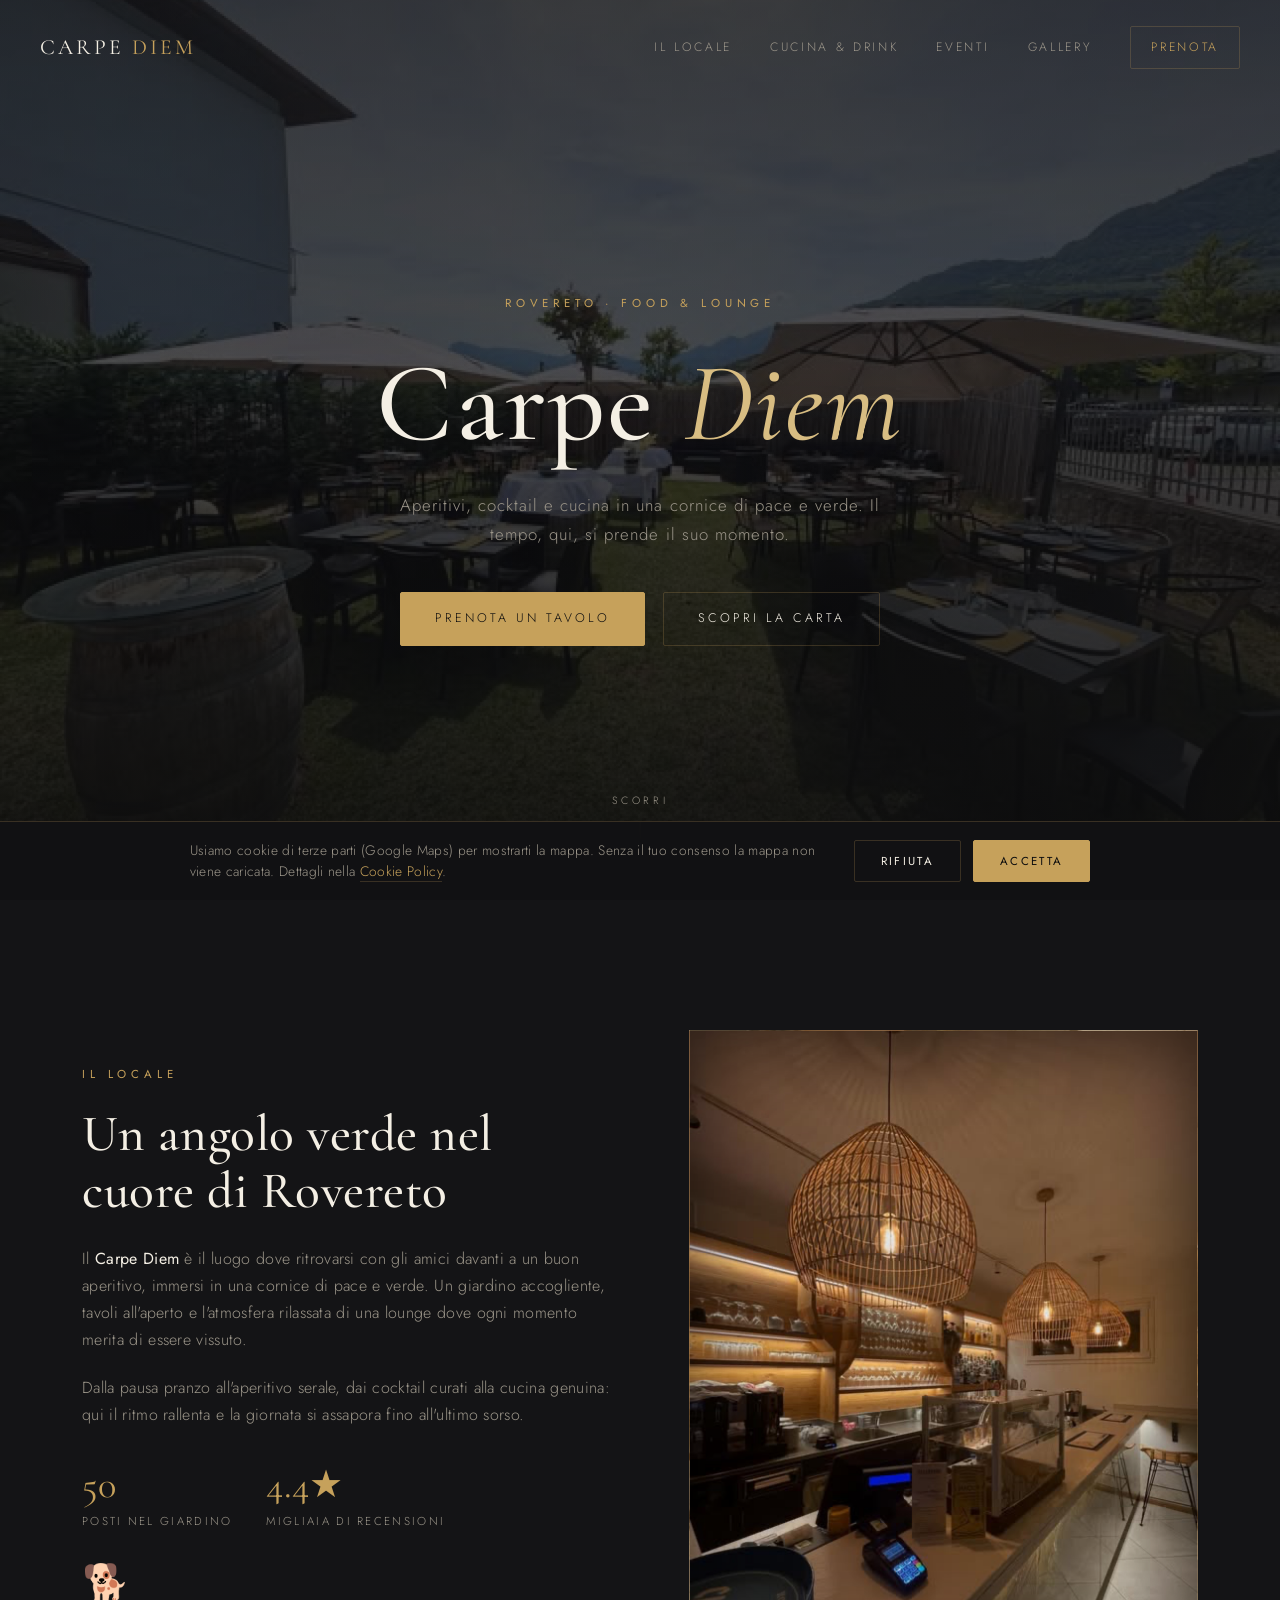
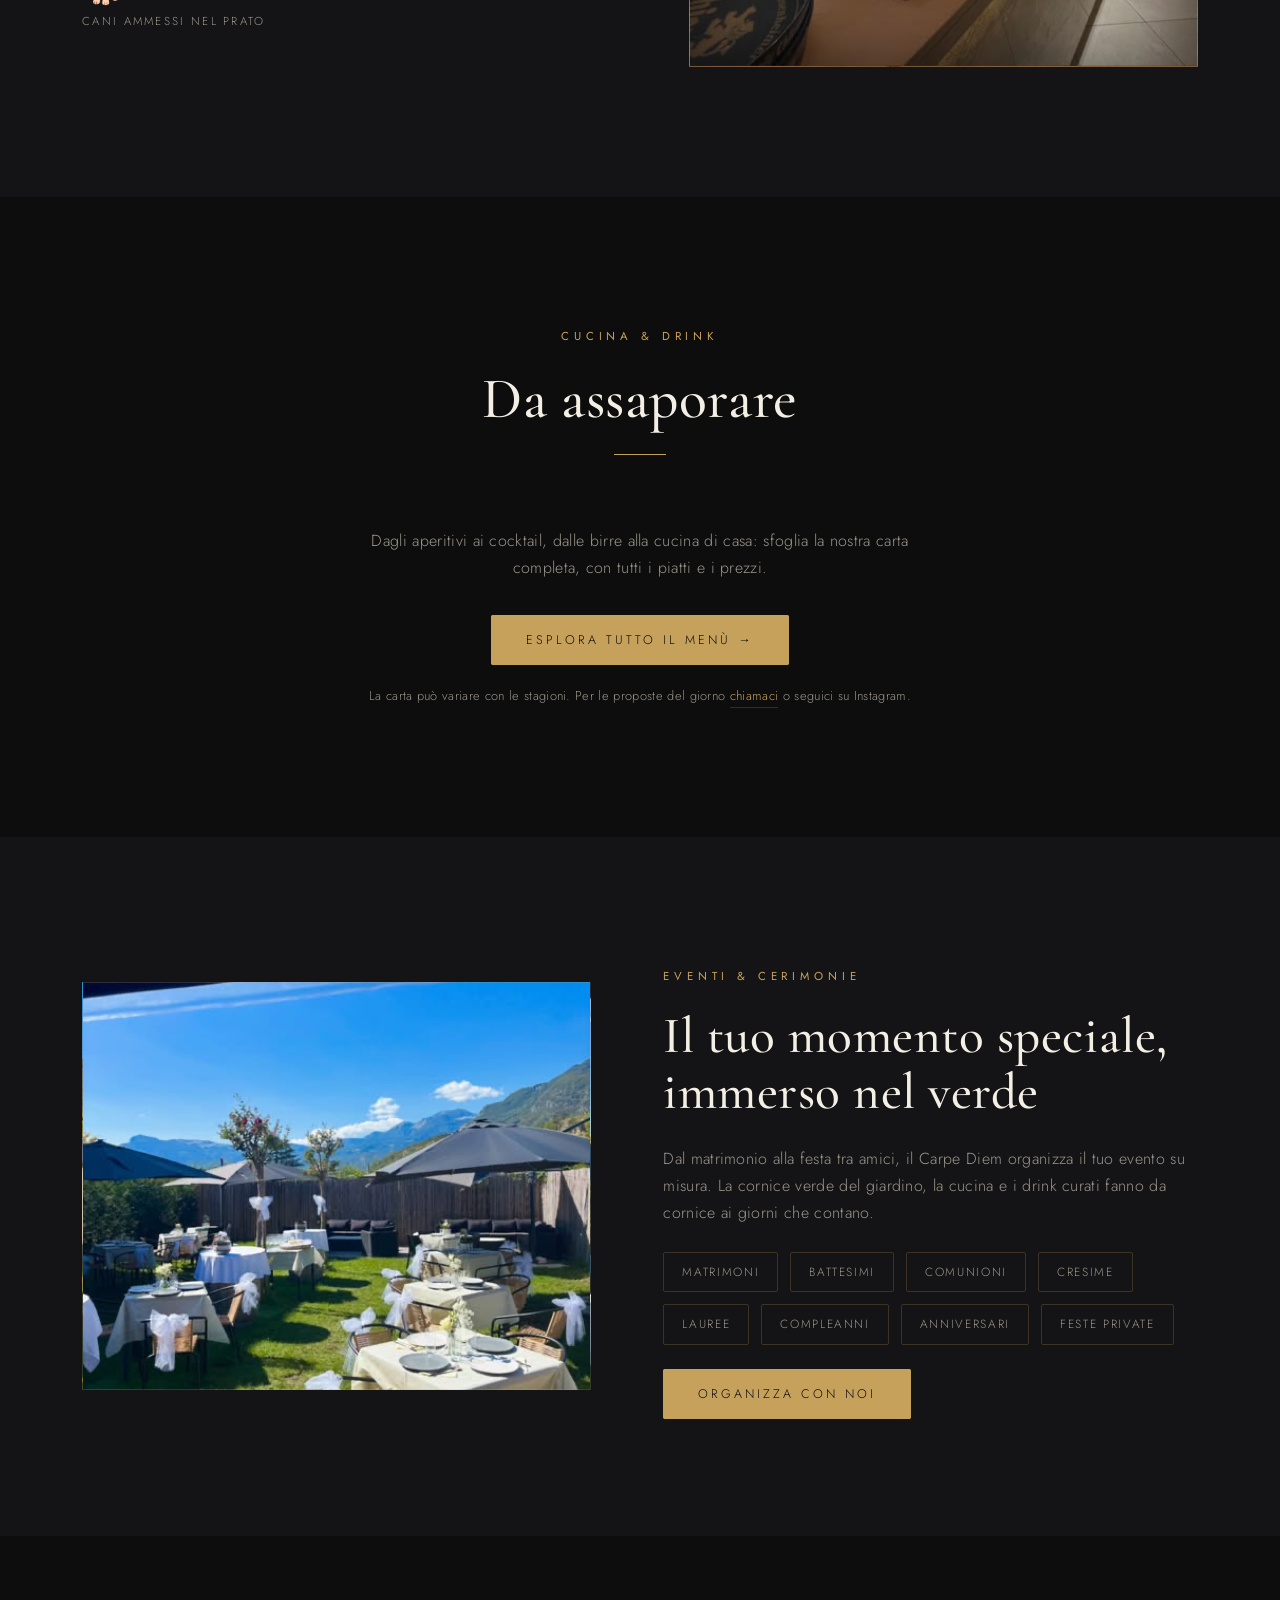
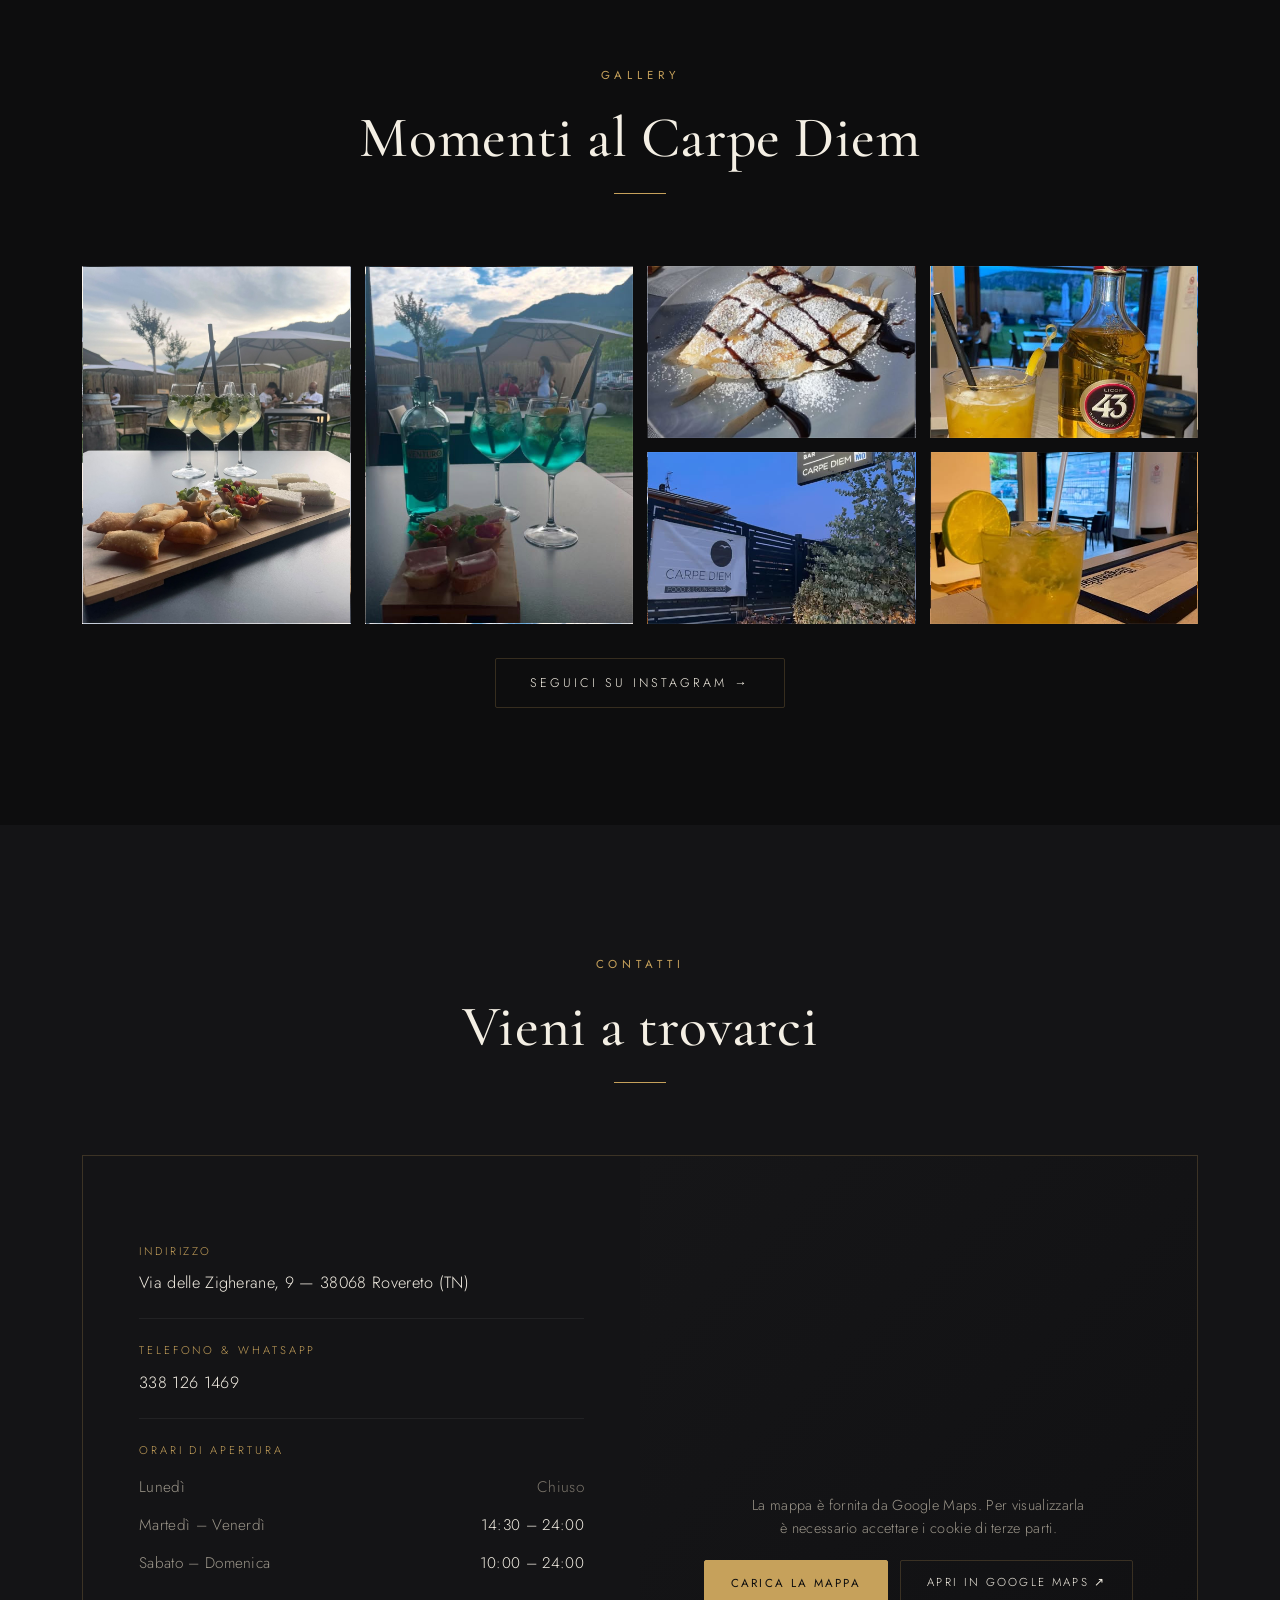
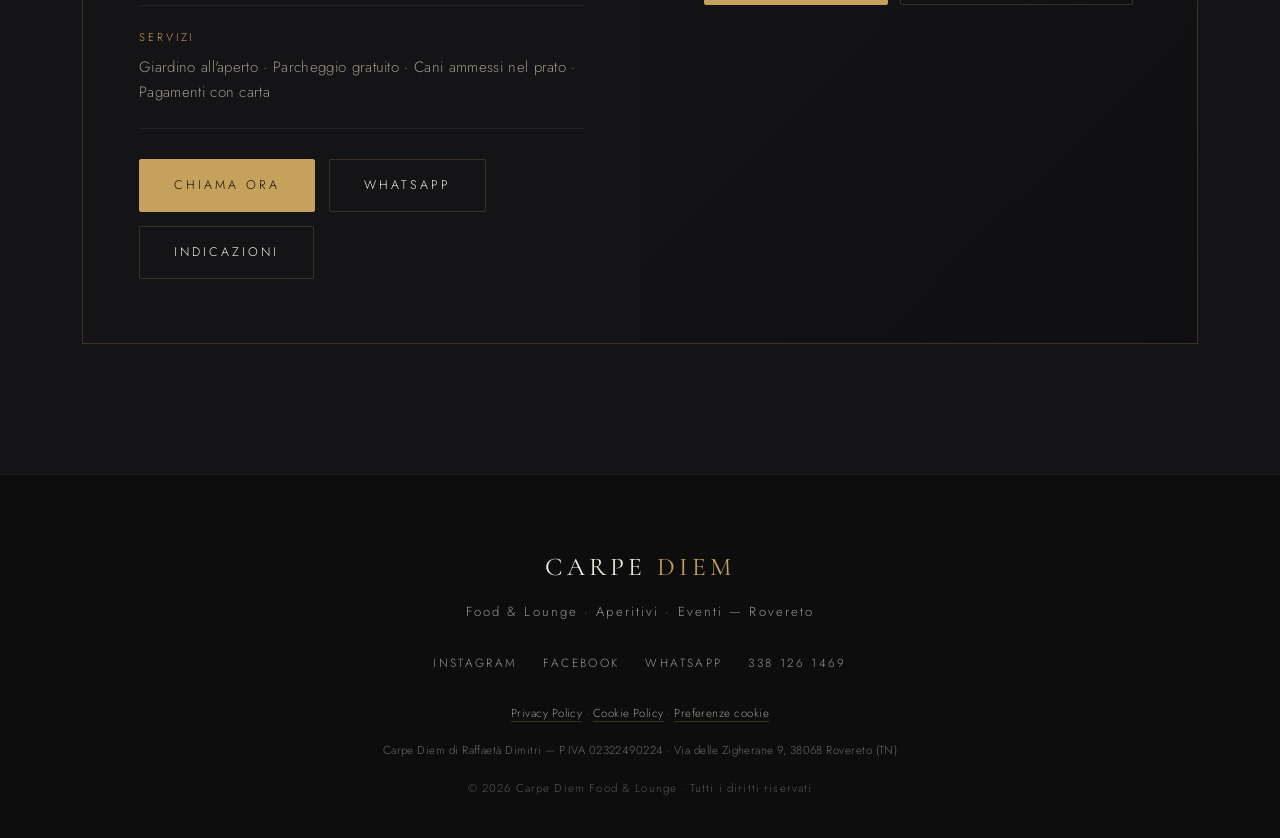
==== commit a08e4cd3: "GDPR: font self-hosted (niente Google) + policy aggiornate - Google Fonts ospitati localmente in /fo" ====
--- a/index.html
+++ b/index.html
@@ -6,9 +6,7 @@
 <title>Carpe Diem — Food & Lounge · Rovereto</title>
 <meta name="description" content="Carpe Diem Food & Lounge a Rovereto. Aperitivi, cocktail, cucina ed eventi in una cornice di pace e verde. Via delle Zigherane 9, Rovereto (TN)." />
 
-<link rel="preconnect" href="https://fonts.googleapis.com" />
-<link rel="preconnect" href="https://fonts.gstatic.com" crossorigin />
-<link href="https://fonts.googleapis.com/css2?family=Cormorant+Garamond:ital,wght@0,400;0,500;0,600;1,400&family=Jost:wght@300;400;500&display=swap" rel="stylesheet" />
+<link rel="stylesheet" href="fonts/fonts.css" />
 
 <style>
   :root{
--- a/fonts/fonts.css
+++ b/fonts/fonts.css
@@ -0,0 +1,141 @@
+/* Font ospitati localmente - GDPR friendly */
+/* latin-ext */
+@font-face {
+  font-family: 'Cormorant Garamond';
+  font-style: italic;
+  font-weight: 400;
+  font-display: swap;
+  src: url(CormorantGaramond-400-italic-latin-ext.woff2) format('woff2');
+  unicode-range: U+0100-02BA, U+02BD-02C5, U+02C7-02CC, U+02CE-02D7, U+02DD-02FF, U+0304, U+0308, U+0329, U+1D00-1DBF, U+1E00-1E9F, U+1EF2-1EFF, U+2020, U+20A0-20AB, U+20AD-20C4, U+2113, U+2C60-2C7F, U+A720-A7FF;
+}
+
+/* latin */
+@font-face {
+  font-family: 'Cormorant Garamond';
+  font-style: italic;
+  font-weight: 400;
+  font-display: swap;
+  src: url(CormorantGaramond-400-italic-latin.woff2) format('woff2');
+  unicode-range: U+0000-00FF, U+0131, U+0152-0153, U+02BB-02BC, U+02C6, U+02DA, U+02DC, U+0304, U+0308, U+0329, U+2000-206F, U+20AC, U+2122, U+2191, U+2193, U+2212, U+2215, U+FEFF, U+FFFD;
+}
+
+/* latin-ext */
+@font-face {
+  font-family: 'Cormorant Garamond';
+  font-style: normal;
+  font-weight: 400;
+  font-display: swap;
+  src: url(CormorantGaramond-400-normal-latin-ext.woff2) format('woff2');
+  unicode-range: U+0100-02BA, U+02BD-02C5, U+02C7-02CC, U+02CE-02D7, U+02DD-02FF, U+0304, U+0308, U+0329, U+1D00-1DBF, U+1E00-1E9F, U+1EF2-1EFF, U+2020, U+20A0-20AB, U+20AD-20C4, U+2113, U+2C60-2C7F, U+A720-A7FF;
+}
+
+/* latin */
+@font-face {
+  font-family: 'Cormorant Garamond';
+  font-style: normal;
+  font-weight: 400;
+  font-display: swap;
+  src: url(CormorantGaramond-400-normal-latin.woff2) format('woff2');
+  unicode-range: U+0000-00FF, U+0131, U+0152-0153, U+02BB-02BC, U+02C6, U+02DA, U+02DC, U+0304, U+0308, U+0329, U+2000-206F, U+20AC, U+2122, U+2191, U+2193, U+2212, U+2215, U+FEFF, U+FFFD;
+}
+
+/* latin-ext */
+@font-face {
+  font-family: 'Cormorant Garamond';
+  font-style: normal;
+  font-weight: 500;
+  font-display: swap;
+  src: url(CormorantGaramond-500-normal-latin-ext.woff2) format('woff2');
+  unicode-range: U+0100-02BA, U+02BD-02C5, U+02C7-02CC, U+02CE-02D7, U+02DD-02FF, U+0304, U+0308, U+0329, U+1D00-1DBF, U+1E00-1E9F, U+1EF2-1EFF, U+2020, U+20A0-20AB, U+20AD-20C4, U+2113, U+2C60-2C7F, U+A720-A7FF;
+}
+
+/* latin */
+@font-face {
+  font-family: 'Cormorant Garamond';
+  font-style: normal;
+  font-weight: 500;
+  font-display: swap;
+  src: url(CormorantGaramond-500-normal-latin.woff2) format('woff2');
+  unicode-range: U+0000-00FF, U+0131, U+0152-0153, U+02BB-02BC, U+02C6, U+02DA, U+02DC, U+0304, U+0308, U+0329, U+2000-206F, U+20AC, U+2122, U+2191, U+2193, U+2212, U+2215, U+FEFF, U+FFFD;
+}
+
+/* latin-ext */
+@font-face {
+  font-family: 'Cormorant Garamond';
+  font-style: normal;
+  font-weight: 600;
+  font-display: swap;
+  src: url(CormorantGaramond-600-normal-latin-ext.woff2) format('woff2');
+  unicode-range: U+0100-02BA, U+02BD-02C5, U+02C7-02CC, U+02CE-02D7, U+02DD-02FF, U+0304, U+0308, U+0329, U+1D00-1DBF, U+1E00-1E9F, U+1EF2-1EFF, U+2020, U+20A0-20AB, U+20AD-20C4, U+2113, U+2C60-2C7F, U+A720-A7FF;
+}
+
+/* latin */
+@font-face {
+  font-family: 'Cormorant Garamond';
+  font-style: normal;
+  font-weight: 600;
+  font-display: swap;
+  src: url(CormorantGaramond-600-normal-latin.woff2) format('woff2');
+  unicode-range: U+0000-00FF, U+0131, U+0152-0153, U+02BB-02BC, U+02C6, U+02DA, U+02DC, U+0304, U+0308, U+0329, U+2000-206F, U+20AC, U+2122, U+2191, U+2193, U+2212, U+2215, U+FEFF, U+FFFD;
+}
+
+/* latin-ext */
+@font-face {
+  font-family: 'Jost';
+  font-style: normal;
+  font-weight: 300;
+  font-display: swap;
+  src: url(Jost-300-normal-latin-ext.woff2) format('woff2');
+  unicode-range: U+0100-02BA, U+02BD-02C5, U+02C7-02CC, U+02CE-02D7, U+02DD-02FF, U+0304, U+0308, U+0329, U+1D00-1DBF, U+1E00-1E9F, U+1EF2-1EFF, U+2020, U+20A0-20AB, U+20AD-20C4, U+2113, U+2C60-2C7F, U+A720-A7FF;
+}
+
+/* latin */
+@font-face {
+  font-family: 'Jost';
+  font-style: normal;
+  font-weight: 300;
+  font-display: swap;
+  src: url(Jost-300-normal-latin.woff2) format('woff2');
+  unicode-range: U+0000-00FF, U+0131, U+0152-0153, U+02BB-02BC, U+02C6, U+02DA, U+02DC, U+0304, U+0308, U+0329, U+2000-206F, U+20AC, U+2122, U+2191, U+2193, U+2212, U+2215, U+FEFF, U+FFFD;
+}
+
+/* latin-ext */
+@font-face {
+  font-family: 'Jost';
+  font-style: normal;
+  font-weight: 400;
+  font-display: swap;
+  src: url(Jost-400-normal-latin-ext.woff2) format('woff2');
+  unicode-range: U+0100-02BA, U+02BD-02C5, U+02C7-02CC, U+02CE-02D7, U+02DD-02FF, U+0304, U+0308, U+0329, U+1D00-1DBF, U+1E00-1E9F, U+1EF2-1EFF, U+2020, U+20A0-20AB, U+20AD-20C4, U+2113, U+2C60-2C7F, U+A720-A7FF;
+}
+
+/* latin */
+@font-face {
+  font-family: 'Jost';
+  font-style: normal;
+  font-weight: 400;
+  font-display: swap;
+  src: url(Jost-400-normal-latin.woff2) format('woff2');
+  unicode-range: U+0000-00FF, U+0131, U+0152-0153, U+02BB-02BC, U+02C6, U+02DA, U+02DC, U+0304, U+0308, U+0329, U+2000-206F, U+20AC, U+2122, U+2191, U+2193, U+2212, U+2215, U+FEFF, U+FFFD;
+}
+
+/* latin-ext */
+@font-face {
+  font-family: 'Jost';
+  font-style: normal;
+  font-weight: 500;
+  font-display: swap;
+  src: url(Jost-500-normal-latin-ext.woff2) format('woff2');
+  unicode-range: U+0100-02BA, U+02BD-02C5, U+02C7-02CC, U+02CE-02D7, U+02DD-02FF, U+0304, U+0308, U+0329, U+1D00-1DBF, U+1E00-1E9F, U+1EF2-1EFF, U+2020, U+20A0-20AB, U+20AD-20C4, U+2113, U+2C60-2C7F, U+A720-A7FF;
+}
+
+/* latin */
+@font-face {
+  font-family: 'Jost';
+  font-style: normal;
+  font-weight: 500;
+  font-display: swap;
+  src: url(Jost-500-normal-latin.woff2) format('woff2');
+  unicode-range: U+0000-00FF, U+0131, U+0152-0153, U+02BB-02BC, U+02C6, U+02DA, U+02DC, U+0304, U+0308, U+0329, U+2000-206F, U+20AC, U+2122, U+2191, U+2193, U+2212, U+2215, U+FEFF, U+FFFD;
+}
+
